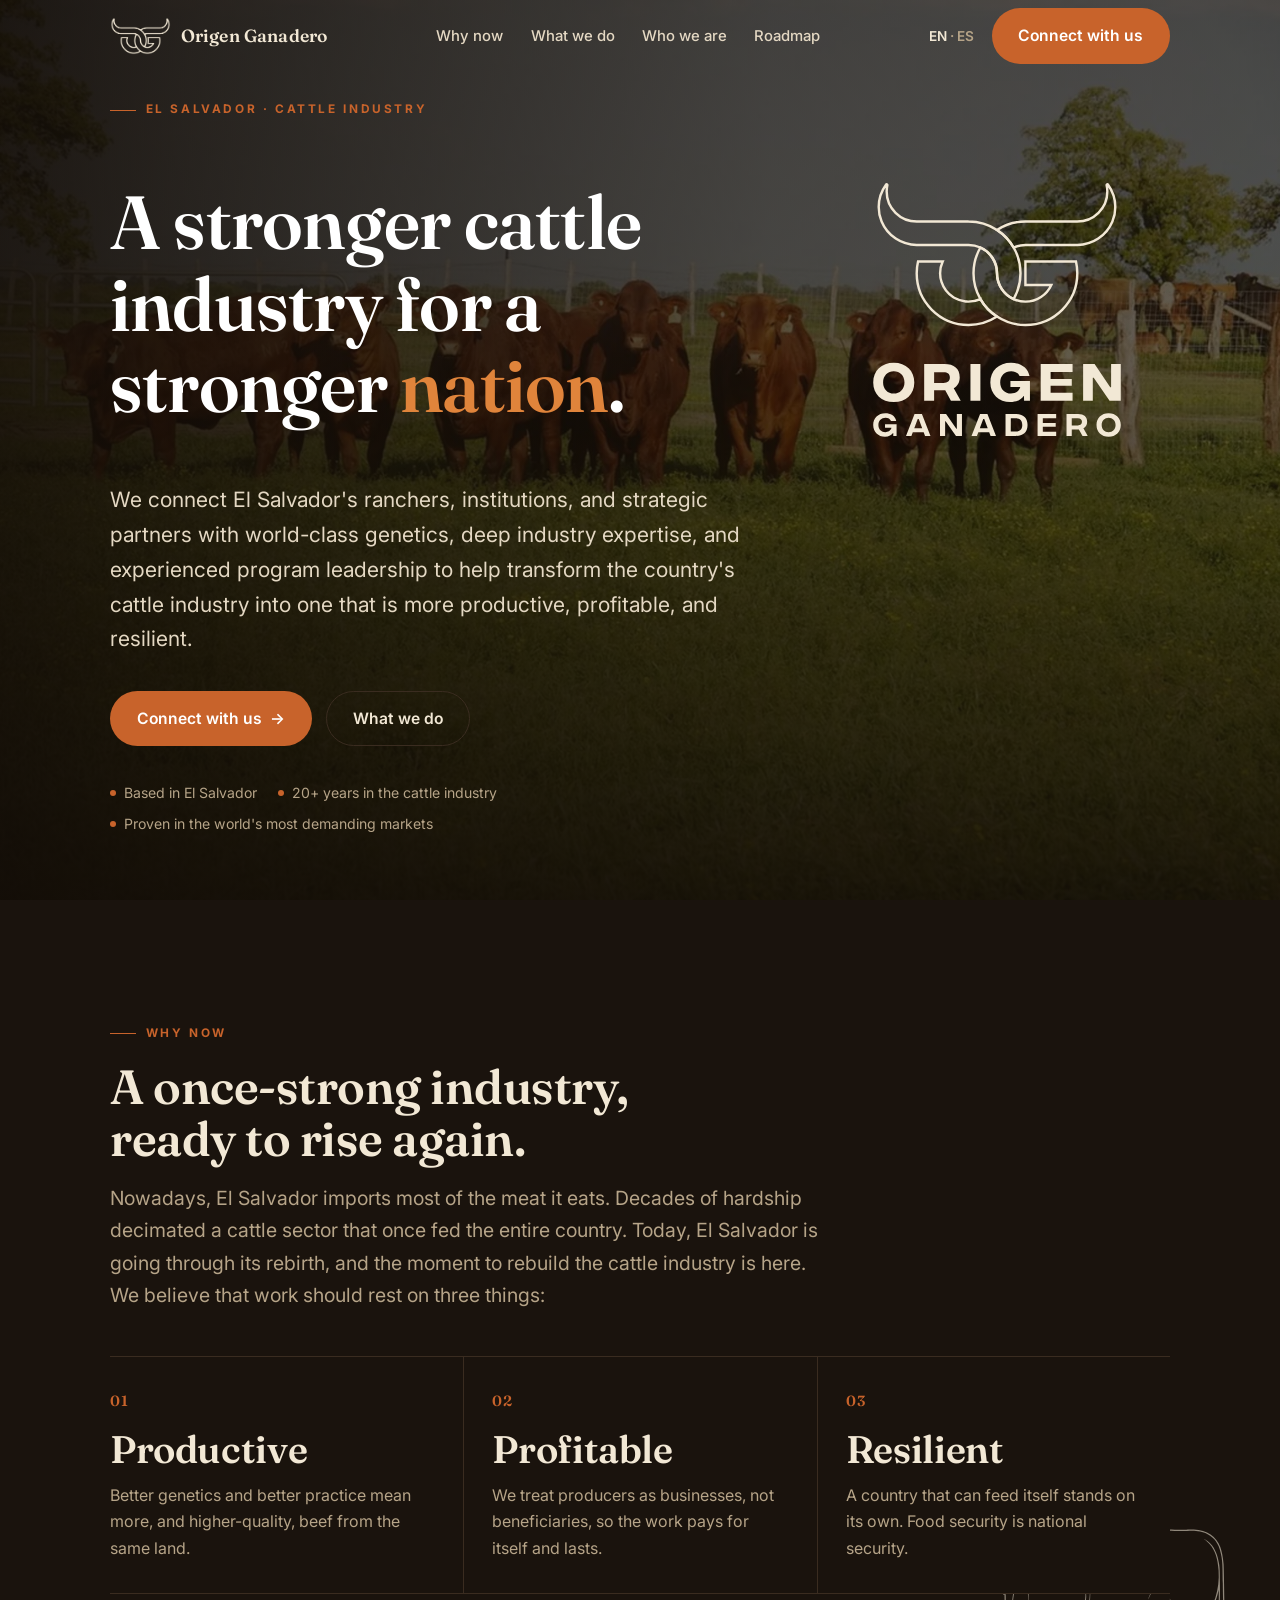
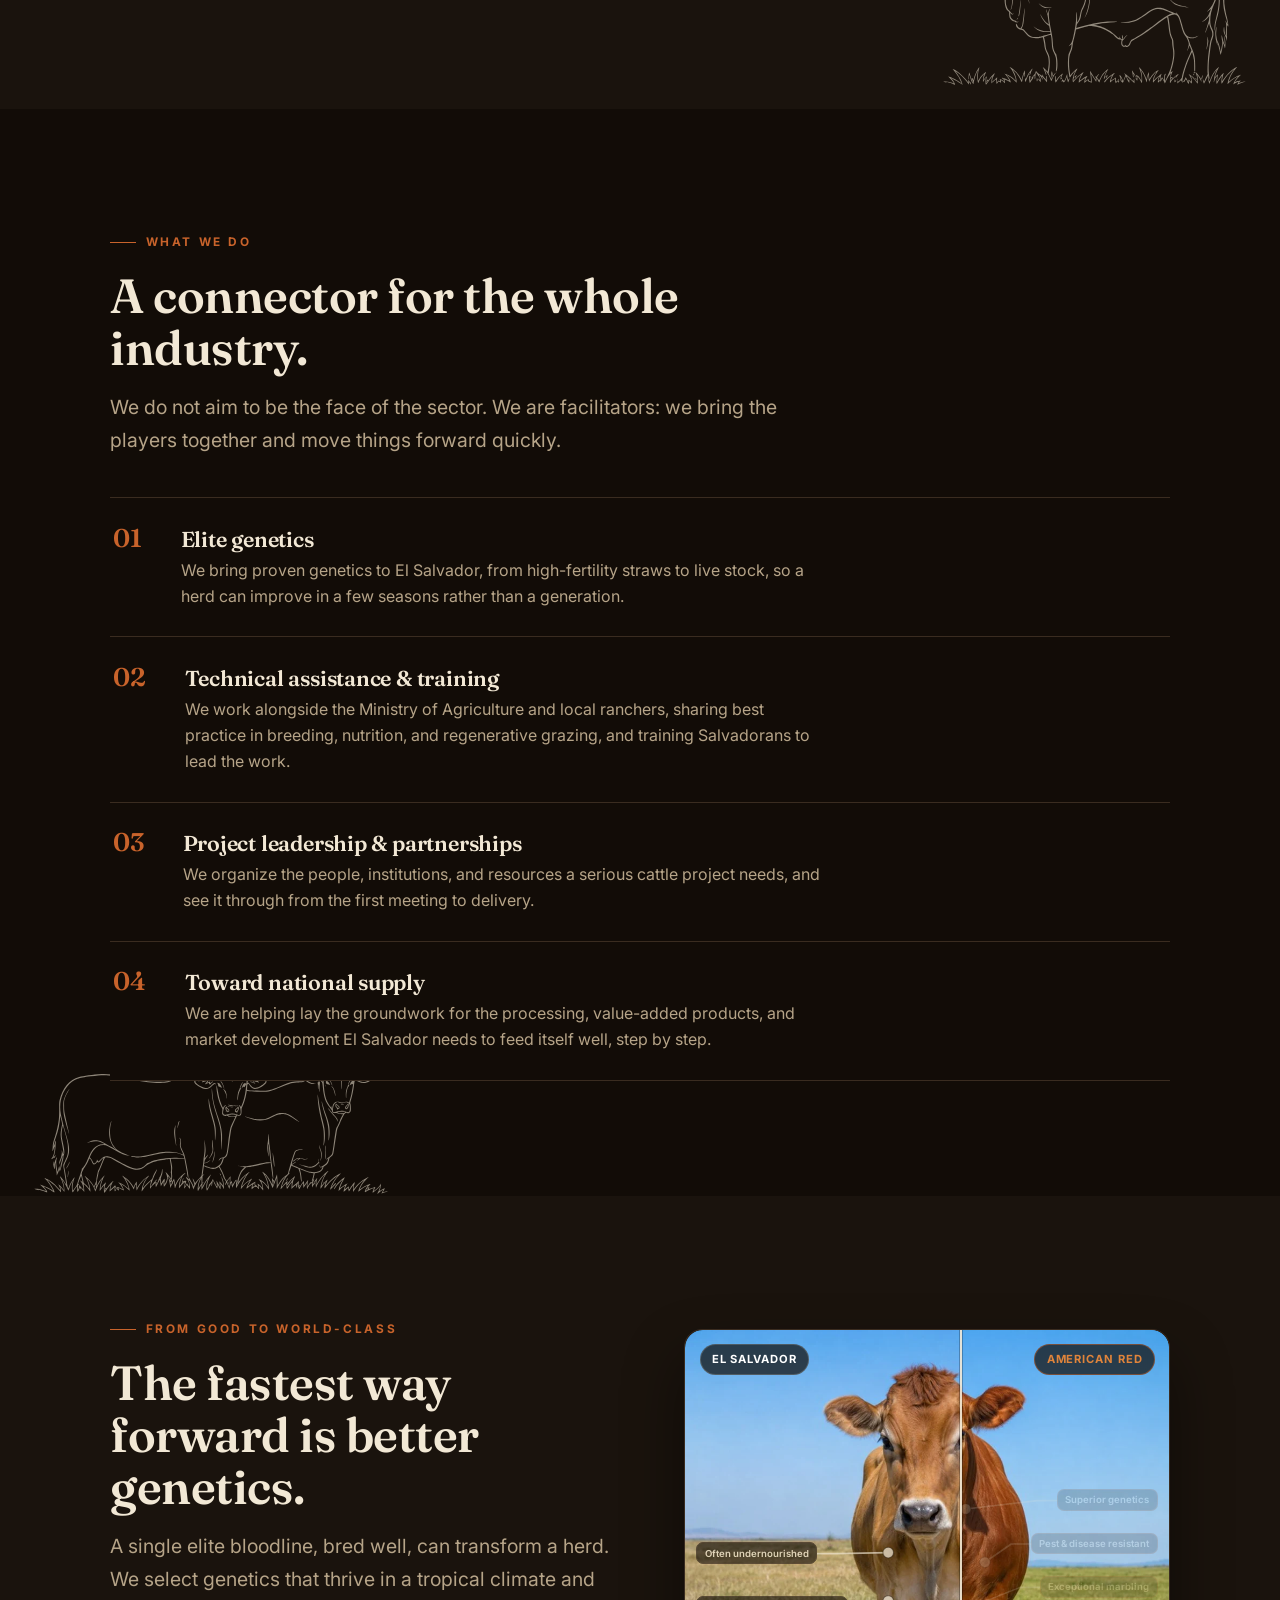
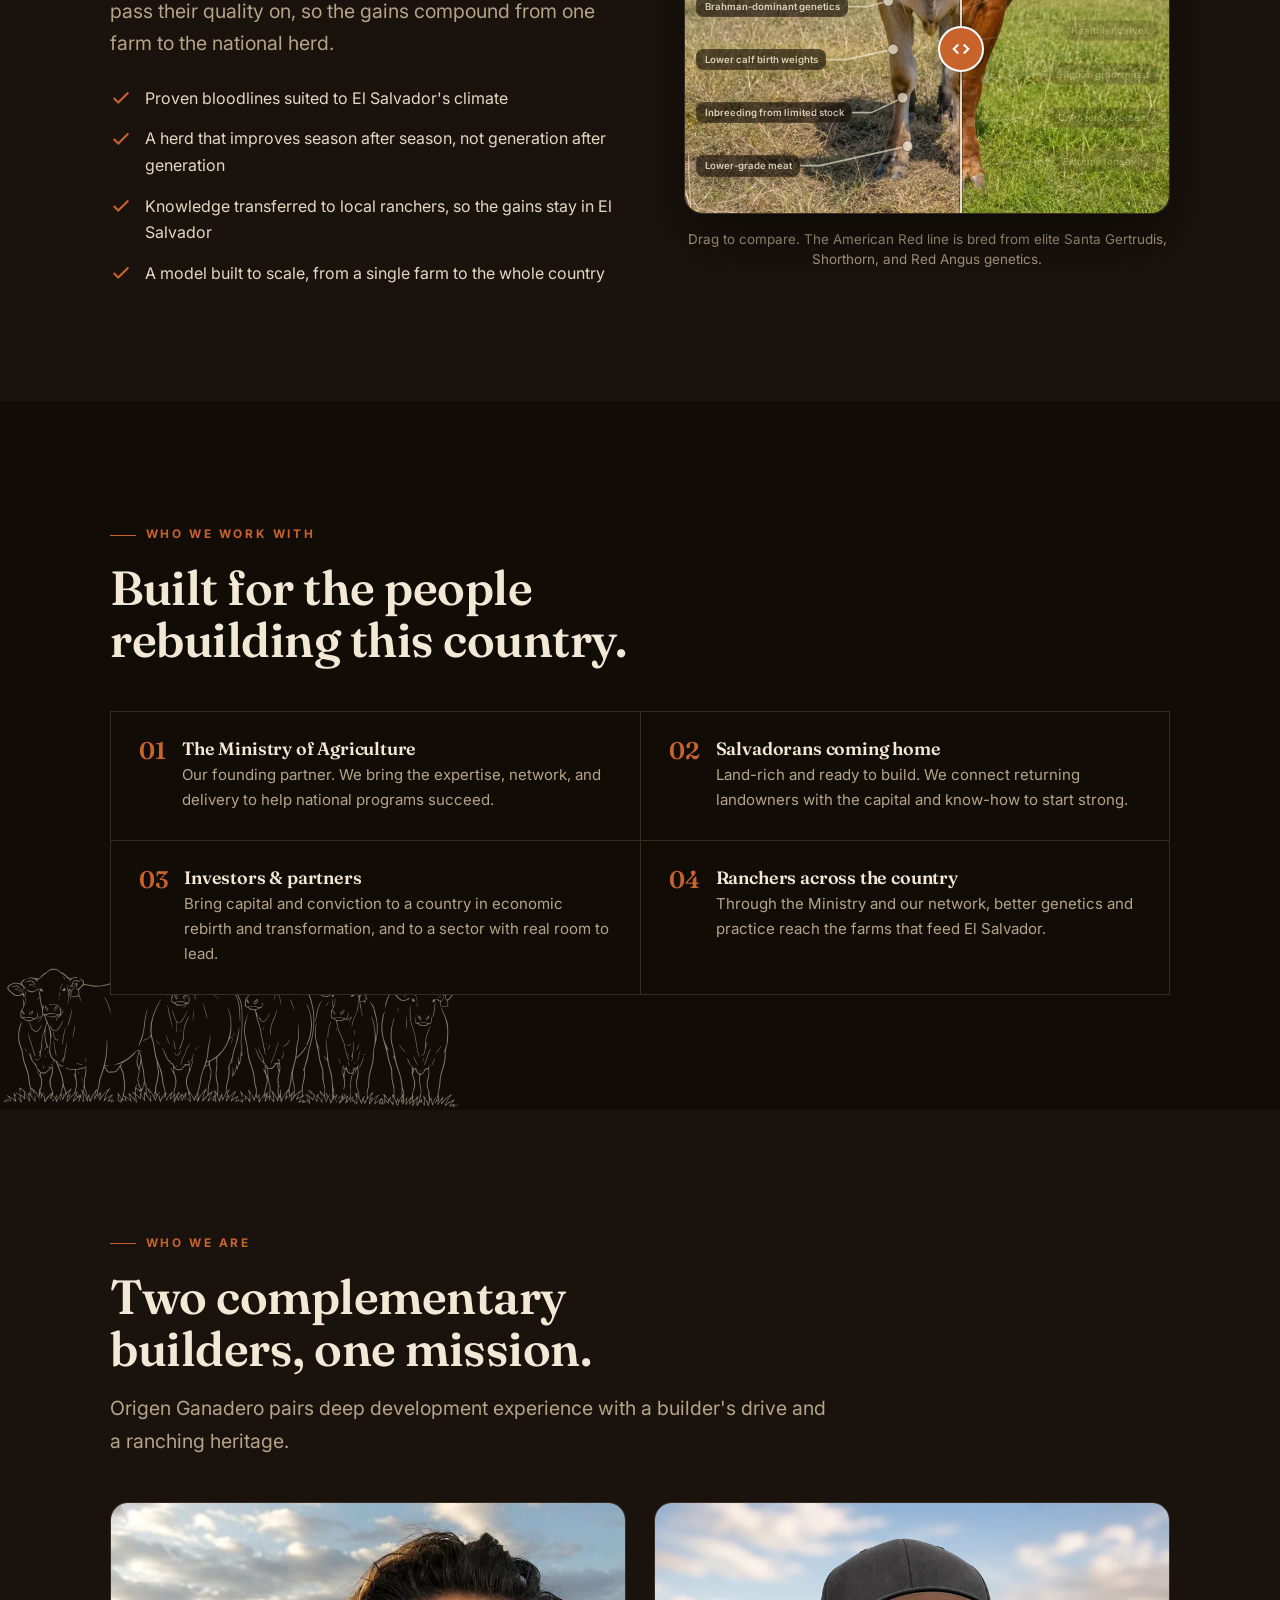
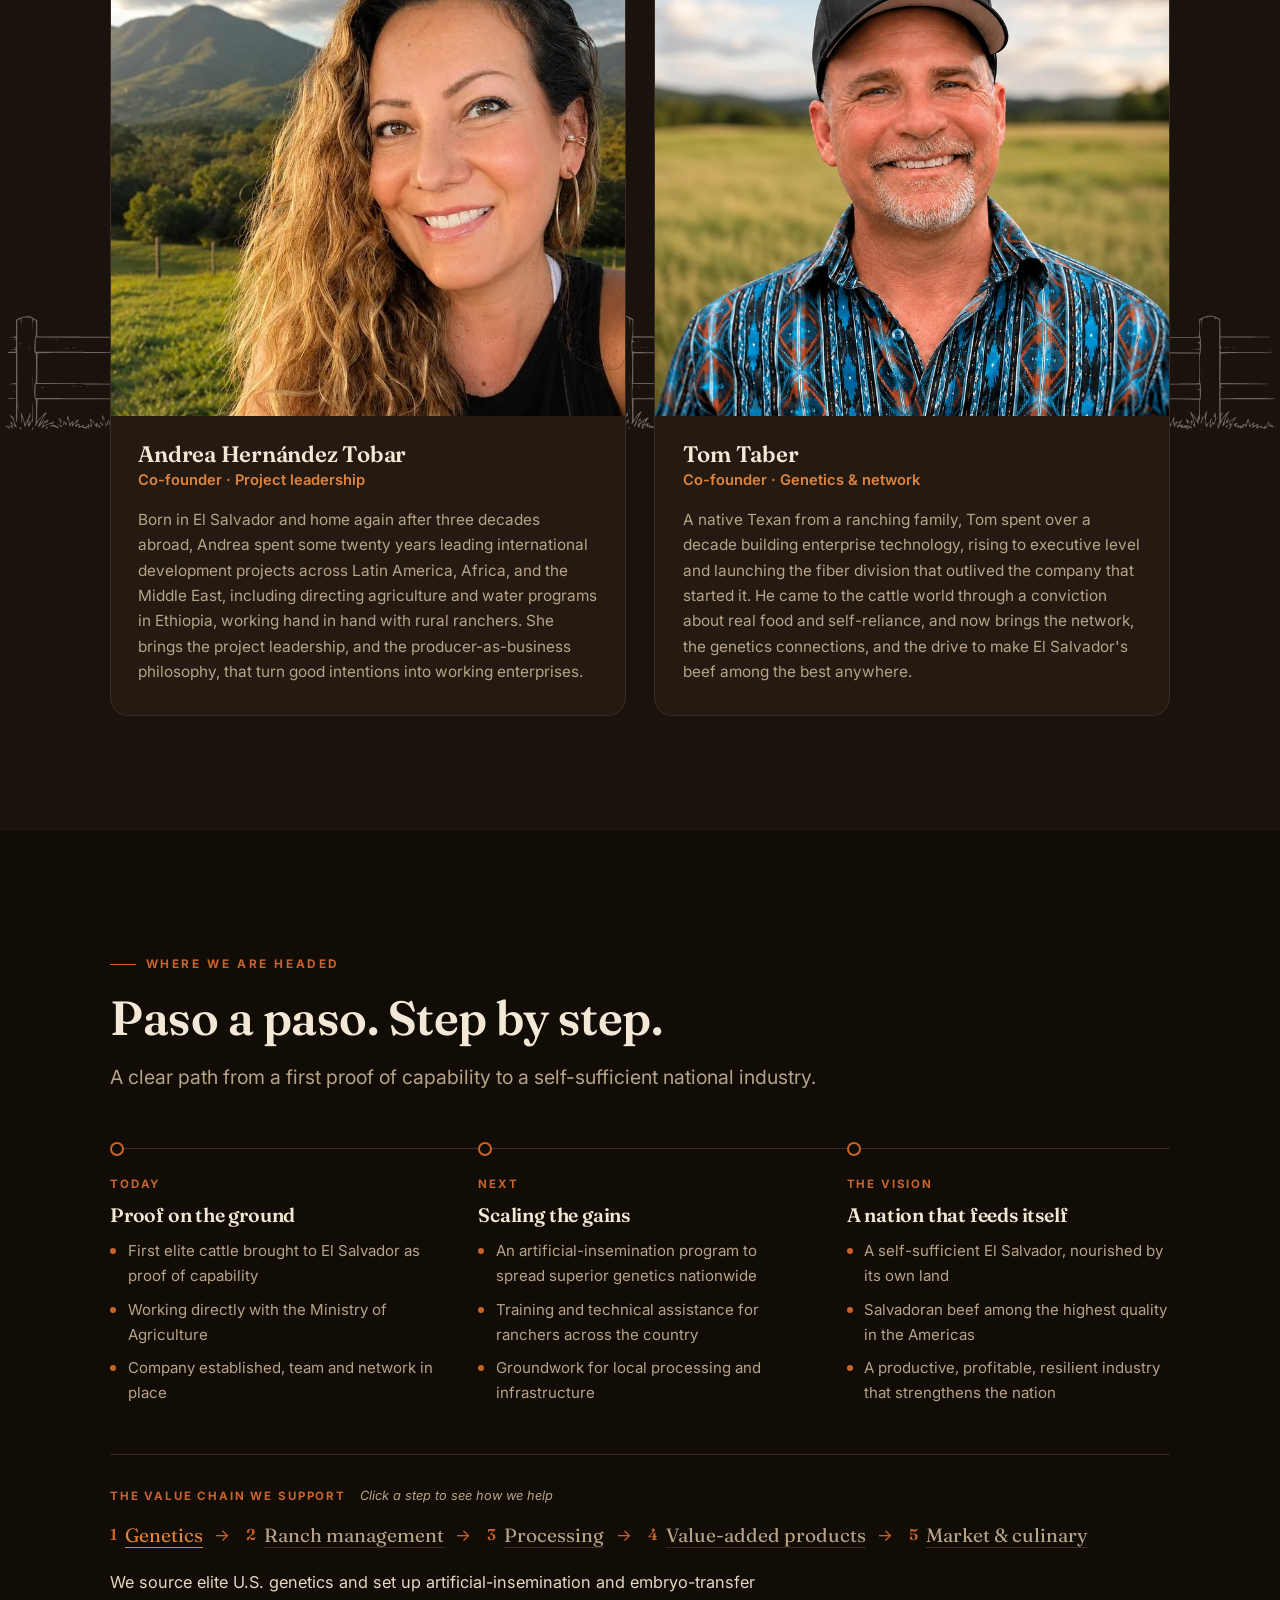
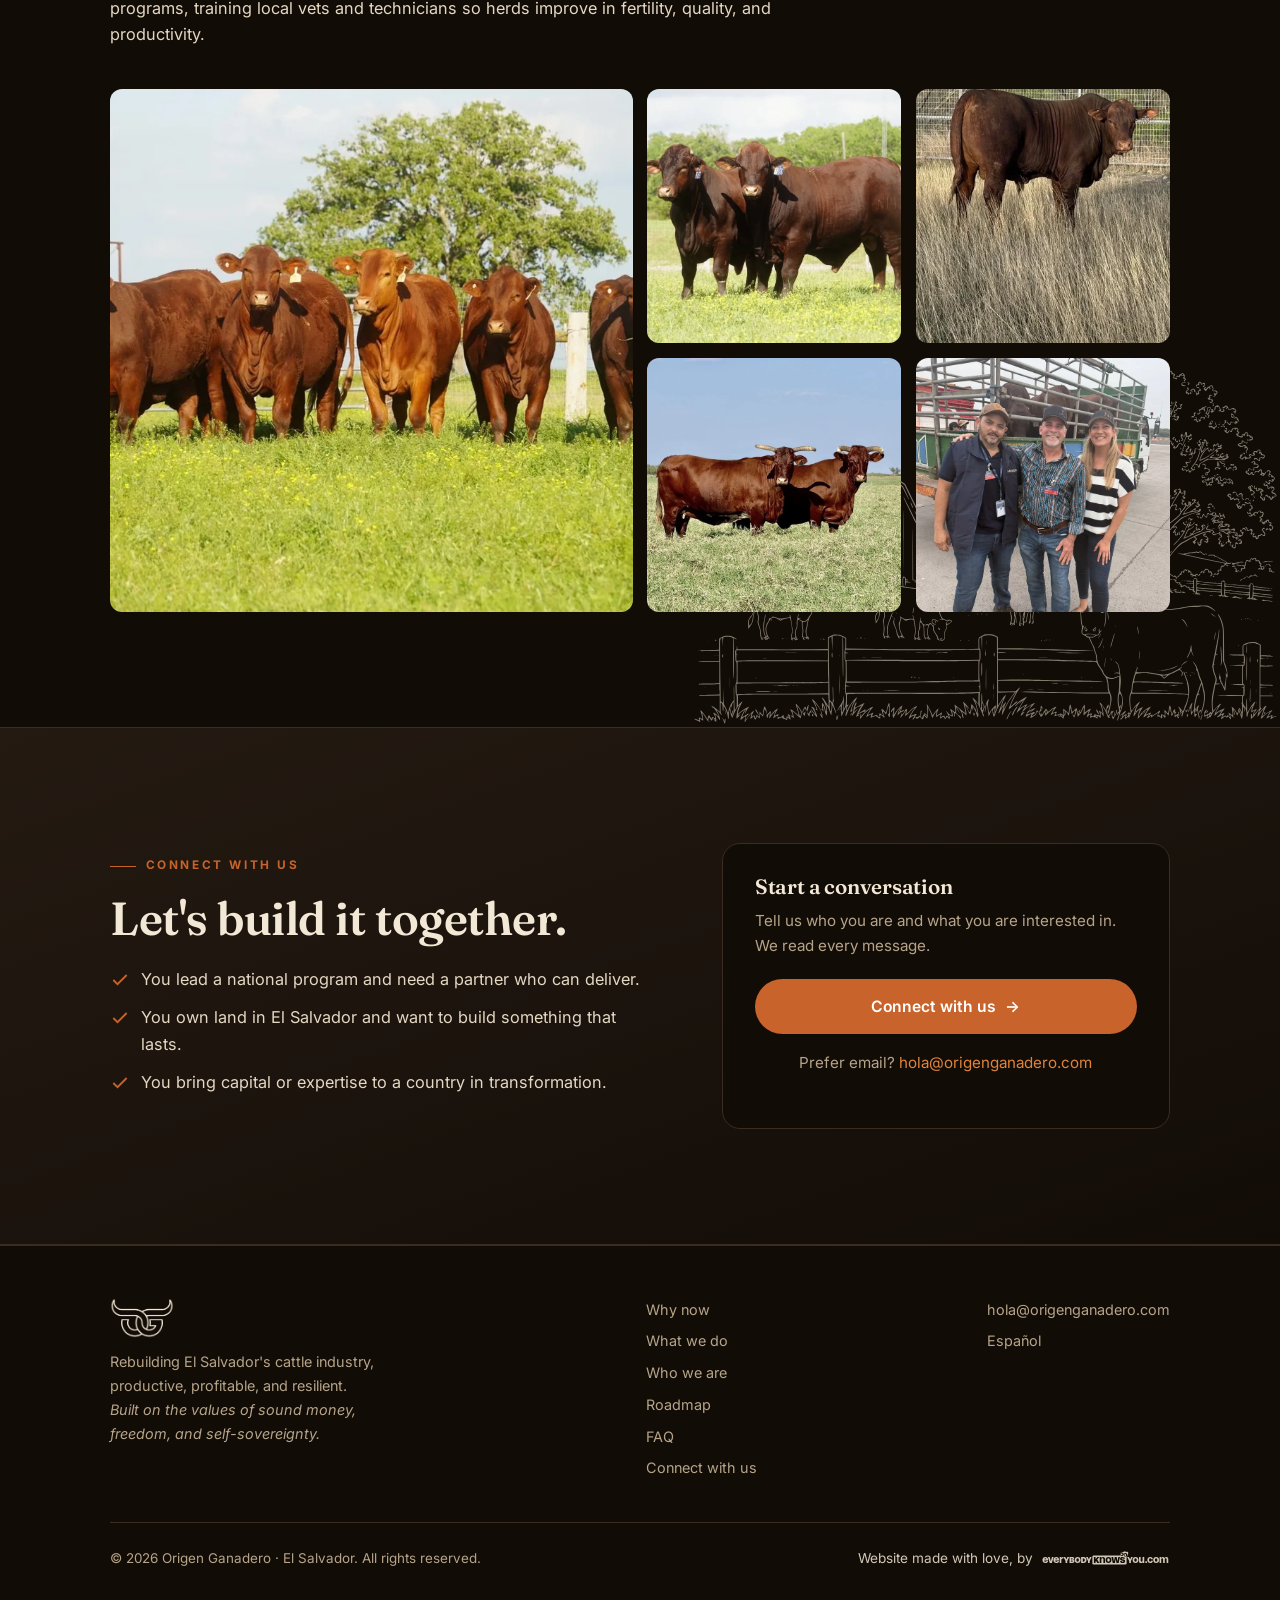
==== index.html @ 478480cb "FAQ link in footer only; remove from all page headers" ====
<!DOCTYPE html>
<html lang="en">
<head>
<meta charset="UTF-8">
<meta name="viewport" content="width=device-width, initial-scale=1.0">
<title>Origen Ganadero · Rebuilding El Salvador's Cattle Industry</title>
<meta name="description" content="Origen Ganadero rebuilds El Salvador's cattle industry across the full value chain: cattle genetics and artificial insemination, ranch management, beef processing, value-added products, and market development, in partnership with the Ministry of Agriculture. Productive, profitable, resilient.">
<meta name="keywords" content="Origen Ganadero, El Salvador cattle industry, ganadería El Salvador, cattle genetics El Salvador, genética bovina, artificial insemination cattle, embryo transfer, improve cattle genetics, beef cattle breeding, ranch management, regenerative ranching, beef processing El Salvador, value-added beef, technical assistance for ranchers, cattle value chain, Ministry of Agriculture, Ministerio de Agricultura y Ganadería, food security, seguridad alimentaria, cattle import El Salvador, sound money, self-sovereignty, Bitcoin">

<!-- Canonical + language alternates -->
<link rel="canonical" href="https://origenganadero.com/">
<link rel="alternate" hreflang="en" href="https://origenganadero.com/">
<link rel="alternate" hreflang="es" href="https://origenganadero.com/es/">
<link rel="alternate" hreflang="es-SV" href="https://origenganadero.com/es/">
<link rel="alternate" hreflang="x-default" href="https://origenganadero.com/">

<!-- Open Graph -->
<meta property="og:title" content="Origen Ganadero · Rebuilding El Salvador's Cattle Industry">
<meta property="og:description" content="Connecting El Salvador's ranchers, institutions, and partners with elite genetics, expertise, and project leadership for a productive, profitable, and resilient cattle industry.">
<meta property="og:type" content="website">
<meta property="og:url" content="https://origenganadero.com/">
<meta property="og:image" content="https://origenganadero.com/assets/images/social-share/og-cover.jpg">
<meta property="og:image:width" content="1200">
<meta property="og:image:height" content="630">
<meta property="og:image:alt" content="Cattle on green pasture · Origen Ganadero, El Salvador">
<meta property="og:site_name" content="Origen Ganadero">
<meta property="og:locale" content="en_US">
<meta property="og:locale:alternate" content="es_SV">

<!-- Twitter Card -->
<meta name="twitter:card" content="summary_large_image">
<meta name="twitter:title" content="Origen Ganadero · Rebuilding El Salvador's Cattle Industry">
<meta name="twitter:description" content="Connecting El Salvador's ranchers, institutions, and partners with elite genetics, expertise, and project leadership.">
<meta name="twitter:image" content="https://origenganadero.com/assets/images/social-share/og-cover.jpg">

<!-- Search -->
<meta name="robots" content="index, follow, max-image-preview:large, max-snippet:-1, max-video-preview:-1">
<meta name="author" content="Origen Ganadero">
<meta name="theme-color" content="#C8632B">
<meta name="geo.region" content="SV">
<meta name="geo.placename" content="El Salvador">
<meta http-equiv="content-language" content="en">

<!-- Icons -->
<link rel="icon" href="favicon.ico" sizes="any">
<link rel="icon" type="image/png" sizes="32x32" href="favicon-32x32.png">
<link rel="icon" type="image/png" sizes="16x16" href="favicon-16x16.png">
<link rel="apple-touch-icon" sizes="180x180" href="apple-touch-icon.png">
<link rel="manifest" href="site.webmanifest">

<!-- AI assistants: explicit link to llms.txt -->
<link rel="alternate" type="text/plain" title="llms.txt" href="https://origenganadero.com/llms.txt">

<!-- Performance: preload hero -->
<link rel="preload" as="image" href="assets/images/hero/hero-1600.webp" type="image/webp">

<!-- Fonts (async) -->
<link rel="preconnect" href="https://fonts.googleapis.com">
<link rel="preconnect" href="https://fonts.gstatic.com" crossorigin>
<link rel="preload" as="style" href="https://fonts.googleapis.com/css2?family=Fraunces:opsz,wght@9..144,400;9..144,500;9..144,600;9..144,700&family=Inter:wght@400;500;600;700&display=swap">
<link rel="stylesheet" href="https://fonts.googleapis.com/css2?family=Fraunces:opsz,wght@9..144,400;9..144,500;9..144,600;9..144,700&family=Inter:wght@400;500;600;700&display=swap" media="print" onload="this.media='all'">
<noscript><link rel="stylesheet" href="https://fonts.googleapis.com/css2?family=Fraunces:opsz,wght@9..144,400;9..144,600;9..144,700&family=Inter:wght@400;500;600;700&display=swap"></noscript>

<link rel="stylesheet" href="assets/css/tokens.css">
<link rel="stylesheet" href="assets/css/styles.css">

<!-- Schema.org: Organization -->
<script type="application/ld+json">
{
  "@context": "https://schema.org",
  "@type": "Organization",
  "@id": "https://origenganadero.com/#org",
  "name": "Origen Ganadero",
  "url": "https://origenganadero.com/",
  "logo": "https://origenganadero.com/assets/images/logos/og-logo-color.webp",
  "image": "https://origenganadero.com/assets/images/social-share/og-cover.jpg",
  "slogan": "A stronger cattle industry for a stronger nation.",
  "description": "Origen Ganadero is an El Salvador based company rebuilding the national cattle industry. It connects ranchers, institutions, and strategic partners with world-class genetics, deep industry expertise, and experienced program leadership, in partnership with the Ministry of Agriculture (MAG).",
  "foundingDate": "2026",
  "foundingLocation": {
    "@type": "Place",
    "name": "El Salvador"
  },
  "areaServed": [
    {
      "@type": "Country",
      "name": "El Salvador"
    }
  ],
  "knowsLanguage": [
    "en",
    "es"
  ],
  "knowsAbout": [
    "Cattle genetics",
    "Bovine artificial insemination",
    "Embryo transfer",
    "Beef cattle breeding",
    "Livestock reproduction",
    "Ranch management",
    "Regenerative grazing",
    "Livestock nutrition",
    "Cattle health",
    "Meat processing",
    "Carcass utilization",
    "Value-added beef products",
    "Culinary and market development",
    "Agricultural technology",
    "Farmer capacity building",
    "Agricultural project management",
    "Food security",
    "El Salvador cattle industry"
  ],
  "email": "hola@origenganadero.com",
  "address": {
    "@type": "PostalAddress",
    "addressCountry": "SV",
    "addressRegion": "San Salvador",
    "addressLocality": "San Salvador"
  },
  "founder": [
    {
      "@type": "Person",
      "name": "Andrea Hernández Tobar",
      "jobTitle": "Co-founder",
      "nationality": {
        "@type": "Country",
        "name": "El Salvador"
      },
      "description": "Salvadoran development leader with around two decades directing international agriculture and water programs across Latin America, Africa, and the Middle East; leads project delivery and the producer-as-business approach.",
      "knowsAbout": [
        "Agricultural project management",
        "Market-based development",
        "Technical assistance for ranchers"
      ]
    },
    {
      "@type": "Person",
      "name": "Tom Taber",
      "alternateName": "Tomás Taber",
      "jobTitle": "Co-founder",
      "nationality": {
        "@type": "Country",
        "name": "United States"
      },
      "description": "Native Texan from a ranching family and former enterprise-technology executive; brings U.S. cattle-genetics connections and the network to rebuild El Salvador's herd.",
      "knowsAbout": [
        "Cattle genetics",
        "Beef cattle breeding",
        "Rancher networks"
      ]
    }
  ]
}
</script>

<!-- Schema.org: WebSite -->
<script type="application/ld+json">
{
  "@context": "https://schema.org",
  "@type": "WebSite",
  "@id": "https://origenganadero.com/#website",
  "url": "https://origenganadero.com/",
  "name": "Origen Ganadero",
  "description": "Rebuilding El Salvador's cattle industry: world-class genetics, technical assistance, and program leadership.",
  "inLanguage": [
    "en",
    "es"
  ],
  "publisher": {
    "@id": "https://origenganadero.com/#org"
  }
}
</script>

<!-- Schema.org: ProfessionalService / LocalBusiness -->
<script type="application/ld+json">
{
  "@context": "https://schema.org",
  "@type": [
    "ProfessionalService",
    "LocalBusiness"
  ],
  "@id": "https://origenganadero.com/#service",
  "name": "Origen Ganadero",
  "description": "Cattle-industry development in El Salvador across the full value chain: genetics and reproduction, ranch management, processing, value-added products, and market and culinary development, in partnership with the Ministry of Agriculture.",
  "image": "https://origenganadero.com/assets/images/social-share/og-cover.jpg",
  "logo": "https://origenganadero.com/assets/images/logos/og-logo-color.webp",
  "url": "https://origenganadero.com/",
  "email": "hola@origenganadero.com",
  "slogan": "Productive, profitable, resilient.",
  "address": {
    "@type": "PostalAddress",
    "addressCountry": "SV",
    "addressRegion": "San Salvador",
    "addressLocality": "San Salvador"
  },
  "areaServed": [
    {
      "@type": "Country",
      "name": "El Salvador"
    }
  ],
  "provider": {
    "@id": "https://origenganadero.com/#org"
  },
  "knowsLanguage": [
    "en",
    "es"
  ],
  "currenciesAccepted": "USD",
  "paymentAccepted": "Bank transfer, Bitcoin",
  "serviceType": [
    "Cattle genetics import",
    "Bovine artificial insemination",
    "Embryo transfer",
    "Rancher technical assistance and training",
    "Regenerative ranch management",
    "Meat processing development",
    "Value-added beef products",
    "Culinary and market development",
    "Agricultural project management"
  ],
  "hasOfferCatalog": {
    "@type": "OfferCatalog",
    "name": "Value chain we support",
    "itemListElement": [
      {
        "@type": "Offer",
        "itemOffered": {
          "@type": "Service",
          "name": "Genetics and reproduction",
          "description": "Elite U.S. cattle genetics with artificial-insemination and embryo-transfer programs, plus training for local vets and technicians, to improve fertility, quality, and productivity."
        }
      },
      {
        "@type": "Offer",
        "itemOffered": {
          "@type": "Service",
          "name": "Ranch management",
          "description": "Regenerative grazing, forage and feeding programs, and low-stress cattle handling to raise productivity, soil health, and animal welfare."
        }
      },
      {
        "@type": "Offer",
        "itemOffered": {
          "@type": "Service",
          "name": "Processing",
          "description": "Planning, designing, and costing meat-processing facilities and training staff in carcass utilization so more of each animal becomes quality product."
        }
      },
      {
        "@type": "Offer",
        "itemOffered": {
          "@type": "Service",
          "name": "Value-added products",
          "description": "Whole-animal use, from organ meats and tallow to sausage, jerky, and specialty cuts, so producers capture more value from every head."
        }
      },
      {
        "@type": "Offer",
        "itemOffered": {
          "@type": "Service",
          "name": "Market and culinary development",
          "description": "Chef training, consumer education, cooking demonstrations, and market-development initiatives that grow demand for quality beef."
        }
      }
    ]
  }
}
</script>

</head>
<body>

<header class="site-header">
  <div class="wrap nav">
    <a class="brand" href="#top" aria-label="Origen Ganadero home">
      <img src="assets/images/logos/og-logo-cream.webp" alt="Origen Ganadero">
      <span class="brand-name">Origen Ganadero</span>
    </a>
    <nav class="nav-links" aria-label="Primary">
      <a href="#why">Why now</a>
      <a href="#what">What we do</a>
      <a href="#founders">Who we are</a>
      <a href="#roadmap">Roadmap</a>
    </nav>
    <div class="nav-right">
      <span class="lang"><span class="active">EN</span> · <a href="es/index.html">ES</a></span>
      <a class="btn btn--primary" href="#connect">Connect with us</a>
      <button class="nav-toggle" aria-label="Open menu" aria-expanded="false">
        <svg viewBox="0 0 24 24" fill="none" stroke="currentColor" stroke-width="2"><line x1="3" y1="6" x2="21" y2="6"/><line x1="3" y1="12" x2="21" y2="12"/><line x1="3" y1="18" x2="21" y2="18"/></svg>
      </button>
    </div>
  </div>
</header>

<main id="top">

  <!-- HERO -->
  <section class="hero">
    <div class="hero__bg">
      <picture>
        <source media="(max-width:800px)" srcset="assets/images/hero/hero-800.webp">
        <img src="assets/images/hero/hero-1600.webp" alt="Healthy cattle on green pasture" fetchpriority="high">
      </picture>
    </div>
    <div class="hero__inner wrap">
      <img class="hero-logo" src="assets/images/logos/og-logo-mix-cream.svg" alt="Origen Ganadero logo" fetchpriority="high">
      <span class="eyebrow">El Salvador · Cattle Industry</span>
      <h1>A stronger cattle industry for a stronger <span class="accent">nation</span>.</h1>
      <p class="hero__sub">We connect El Salvador's ranchers, institutions, and strategic partners with world-class genetics, deep industry expertise, and experienced program leadership to help transform the country's cattle industry into one that is more productive, profitable, and resilient.</p>
      <div class="hero__cta">
        <a class="btn btn--primary" href="#connect">Connect with us <span class="arrow">→</span></a>
        <a class="btn btn--ghost" href="#what">What we do</a>
      </div>
      <div class="hero__meta">
        <span>Based in El Salvador</span>
        <span>20+ years in the cattle industry</span>
        <span>Proven in the world's most demanding markets</span>
      </div>
    </div>
  </section>

  <!-- WHY / MISSION -->
  <section id="why" class="band band--decor">
    <img class="decor decor--cow-r" src="assets/images/decor/cow.svg" alt="" aria-hidden="true">
    <div class="wrap">
      <span class="eyebrow reveal">Why now</span>
      <h2 class="section-title reveal">A once-strong industry, ready to rise again.</h2>
      <p class="lead reveal">Nowadays, El Salvador imports most of the meat it eats. Decades of hardship decimated a cattle sector that once fed the entire country. Today, El Salvador is going through its rebirth, and the moment to rebuild the cattle industry is here. We believe that work should rest on three things:</p>
      <div class="pillars">
        <div class="pillar reveal">
          <h3>Productive</h3>
          <p>Better genetics and better practice mean more, and higher-quality, beef from the same land.</p>
        </div>
        <div class="pillar reveal">
          <h3>Profitable</h3>
          <p>We treat producers as businesses, not beneficiaries, so the work pays for itself and lasts.</p>
        </div>
        <div class="pillar reveal">
          <h3>Resilient</h3>
          <p>A country that can feed itself stands on its own. Food security is national security.</p>
        </div>
      </div>
    </div>
  </section>

  <!-- WHAT WE DO -->
  <section id="what" class="band band--deep band--decor">
    <img class="decor decor--cow-l" src="assets/images/decor/two-cows.svg" alt="" aria-hidden="true">
    <div class="wrap">
      <span class="eyebrow reveal">What we do</span>
      <h2 class="section-title reveal">A connector for the whole industry.</h2>
      <p class="lead reveal">We do not aim to be the face of the sector. We are facilitators: we bring the players together and move things forward quickly.</p>
      <div class="cards">
        <div class="card reveal">
          <span class="card__num">01</span>
          <h3>Elite genetics</h3>
          <p>We bring proven genetics to El Salvador, from high-fertility straws to live stock, so a herd can improve in a few seasons rather than a generation.</p>
        </div>
        <div class="card reveal">
          <span class="card__num">02</span>
          <h3>Technical assistance &amp; training</h3>
          <p>We work alongside the Ministry of Agriculture and local ranchers, sharing best practice in breeding, nutrition, and regenerative grazing, and training Salvadorans to lead the work.</p>
        </div>
        <div class="card reveal">
          <span class="card__num">03</span>
          <h3>Project leadership &amp; partnerships</h3>
          <p>We organize the people, institutions, and resources a serious cattle project needs, and see it through from the first meeting to delivery.</p>
        </div>
        <div class="card reveal">
          <span class="card__num">04</span>
          <h3>Toward national supply</h3>
          <p>We are helping lay the groundwork for the processing, value-added products, and market development El Salvador needs to feed itself well, step by step.</p>
        </div>
      </div>
    </div>
  </section>

  <!-- PROBLEM / SOLUTION -->
  <section id="solution" class="band">
    <div class="wrap split">
      <div class="split__copy">
        <span class="eyebrow reveal">From good to world-class</span>
        <h2 class="section-title reveal">The fastest way forward is better genetics.</h2>
        <p class="lead reveal">A single elite bloodline, bred well, can transform a herd. We select genetics that thrive in a tropical climate and pass their quality on, so the gains compound from one farm to the national herd.</p>
        <ul class="checklist reveal">
          <li><svg viewBox="0 0 24 24" fill="none" stroke="currentColor" stroke-width="2.2"><polyline points="20 6 9 17 4 12"/></svg> Proven bloodlines suited to El Salvador's climate</li>
          <li><svg viewBox="0 0 24 24" fill="none" stroke="currentColor" stroke-width="2.2"><polyline points="20 6 9 17 4 12"/></svg> A herd that improves season after season, not generation after generation</li>
          <li><svg viewBox="0 0 24 24" fill="none" stroke="currentColor" stroke-width="2.2"><polyline points="20 6 9 17 4 12"/></svg> Knowledge transferred to local ranchers, so the gains stay in El Salvador</li>
          <li><svg viewBox="0 0 24 24" fill="none" stroke="currentColor" stroke-width="2.2"><polyline points="20 6 9 17 4 12"/></svg> A model built to scale, from a single farm to the whole country</li>
        </ul>
      </div>
      <div class="split__media reveal">
        <div class="compare">
          <div class="compare__frame">
            <img class="compare__img" src="assets/images/gallery/comparison-es-cattle.webp" alt="A typical El Salvador cow on sparse, dry pasture" loading="lazy">
            <span class="compare__label compare__label--left">El Salvador</span>
            <div class="compare__overlay">
              <img class="compare__img" src="assets/images/gallery/comparison-american-red.webp" alt="A muscular American Red cow on lush green pasture" loading="lazy">
              <span class="compare__label compare__label--right">American Red</span>
            </div>
            <div class="compare__tags compare__tags--es">
              <svg class="compare__leaders" viewBox="0 0 100 100" preserveAspectRatio="none" aria-hidden="true"></svg>
              <span class="ctag ctag--left ctag--es1">Often undernourished</span>
              <span class="ctag ctag--left ctag--es2">Brahman-dominant genetics</span>
              <span class="ctag ctag--left ctag--es3">Lower calf birth weights</span>
              <span class="ctag ctag--left ctag--es4">Inbreeding from limited stock</span>
              <span class="ctag ctag--left ctag--es5">Lower-grade meat</span>
            </div>
            <div class="compare__tags compare__tags--ar">
              <svg class="compare__leaders" viewBox="0 0 100 100" preserveAspectRatio="none" aria-hidden="true"></svg>
              <span class="ctag ctag--right ctag--ar1">Superior genetics</span>
              <span class="ctag ctag--right ctag--ar2">Pest &amp; disease resistant</span>
              <span class="ctag ctag--right ctag--ar3">Exceptional marbling</span>
              <span class="ctag ctag--right ctag--ar4">Healthier calves</span>
              <span class="ctag ctag--right ctag--ar5">Higher-grade meat</span>
              <span class="ctag ctag--right ctag--ar6">Calm temperament</span>
              <span class="ctag ctag--right ctag--ar7">Extreme longevity</span>
            </div>
            <div class="compare__divider"></div>
            <button class="compare__handle" type="button" role="slider" aria-label="Drag to compare a typical El Salvador cow with an American Red" aria-valuemin="0" aria-valuemax="100" aria-valuenow="48" tabindex="0">
              <svg viewBox="0 0 24 24" fill="none" stroke="currentColor" stroke-width="2.2"><polyline points="9 7 4 12 9 17"/><polyline points="15 7 20 12 15 17"/></svg>
            </button>
          </div>
          <p class="compare__caption">Drag to compare. The American Red line is bred from elite Santa Gertrudis, Shorthorn, and Red Angus genetics.</p>
        </div>
      </div>
    </div>
  </section>

  <!-- AUDIENCE -->
  <section id="audience" class="band band--deep band--decor">
    <img class="decor decor--herd-l" src="assets/images/decor/herd.svg" alt="" aria-hidden="true">
    <div class="wrap">
      <span class="eyebrow reveal">Who we work with</span>
      <h2 class="section-title reveal">Built for the people rebuilding this country.</h2>
      <div class="audience">
        <div class="aud reveal"><span class="aud__n">01</span><div><h3>The Ministry of Agriculture</h3><p>Our founding partner. We bring the expertise, network, and delivery to help national programs succeed.</p></div></div>
        <div class="aud reveal"><span class="aud__n">02</span><div><h3>Salvadorans coming home</h3><p>Land-rich and ready to build. We connect returning landowners with the capital and know-how to start strong.</p></div></div>
        <div class="aud reveal"><span class="aud__n">03</span><div><h3>Investors &amp; partners</h3><p>Bring capital and conviction to a country in economic rebirth and transformation, and to a sector with real room to lead.</p></div></div>
        <div class="aud reveal"><span class="aud__n">04</span><div><h3>Ranchers across the country</h3><p>Through the Ministry and our network, better genetics and practice reach the farms that feed El Salvador.</p></div></div>
      </div>
    </div>
  </section>

  <!-- FOUNDERS -->
  <section id="founders" class="band band--decor">
    <img class="decor decor--fence" src="assets/images/decor/fence.svg" alt="" aria-hidden="true">
    <div class="wrap">
      <span class="eyebrow reveal">Who we are</span>
      <h2 class="section-title reveal">Two complementary builders, one mission.</h2>
      <p class="lead reveal">Origen Ganadero pairs deep development experience with a builder's drive and a ranching heritage.</p>
      <div class="founders">
        <article class="founder reveal">
          <div class="founder__img"><img src="assets/images/team/andrea-hernandez-tobar-origen-ganadero.webp" alt="Andrea Hernández Tobar, co-founder of Origen Ganadero" loading="lazy"></div>
          <div class="founder__body">
            <h3>Andrea Hernández Tobar</h3>
            <span class="founder__role">Co-founder · Project leadership</span>
            <p>Born in El Salvador and home again after three decades abroad, Andrea spent some twenty years leading international development projects across Latin America, Africa, and the Middle East, including directing agriculture and water programs in Ethiopia, working hand in hand with rural ranchers. She brings the project leadership, and the producer-as-business philosophy, that turn good intentions into working enterprises.</p>
          </div>
        </article>
        <article class="founder reveal">
          <div class="founder__img"><img src="assets/images/team/tom-taber-origen-ganadero.webp" alt="Tom Taber, co-founder of Origen Ganadero" loading="lazy"></div>
          <div class="founder__body">
            <h3>Tom Taber</h3>
            <span class="founder__role">Co-founder · Genetics &amp; network</span>
            <p>A native Texan from a ranching family, Tom spent over a decade building enterprise technology, rising to executive level and launching the fiber division that outlived the company that started it. He came to the cattle world through a conviction about real food and self-reliance, and now brings the network, the genetics connections, and the drive to make El Salvador's beef among the best anywhere.</p>
          </div>
        </article>
      </div>
    </div>
  </section>

  <!-- ROADMAP -->
  <section id="roadmap" class="band band--deep band--decor">
    <img class="decor decor--ranch-r" src="assets/images/decor/ranch.svg" alt="" aria-hidden="true">
    <div class="wrap">
      <span class="eyebrow reveal">Where we are headed</span>
      <h2 class="section-title reveal">Paso a paso. Step by step.</h2>
      <p class="lead reveal">A clear path from a first proof of capability to a self-sufficient national industry.</p>
      <div class="timeline">
        <div class="tl reveal">
          <div class="tl__phase">Today</div>
          <h3>Proof on the ground</h3>
          <ul>
            <li>First elite cattle brought to El Salvador as proof of capability</li>
            <li>Working directly with the Ministry of Agriculture</li>
            <li>Company established, team and network in place</li>
          </ul>
        </div>
        <div class="tl reveal">
          <div class="tl__phase">Next</div>
          <h3>Scaling the gains</h3>
          <ul>
            <li>An artificial-insemination program to spread superior genetics nationwide</li>
            <li>Training and technical assistance for ranchers across the country</li>
            <li>Groundwork for local processing and infrastructure</li>
          </ul>
        </div>
        <div class="tl reveal">
          <div class="tl__phase">The vision</div>
          <h3>A nation that feeds itself</h3>
          <ul>
            <li>A self-sufficient El Salvador, nourished by its own land</li>
            <li>Salvadoran beef among the highest quality in the Americas</li>
            <li>A productive, profitable, resilient industry that strengthens the nation</li>
          </ul>
        </div>
      </div>
      <div class="chain reveal">
        <div class="chain__head">
          <span class="chain__label">The value chain we support</span>
          <span class="chain__hint">Click a step to see how we help</span>
        </div>
        <ul class="chain__row" aria-label="Value chain">
          <li><button type="button" class="chain__step is-active" data-step="0" aria-pressed="true">Genetics</button></li>
          <li><button type="button" class="chain__step" data-step="1" aria-pressed="false">Ranch management</button></li>
          <li><button type="button" class="chain__step" data-step="2" aria-pressed="false">Processing</button></li>
          <li><button type="button" class="chain__step" data-step="3" aria-pressed="false">Value-added products</button></li>
          <li><button type="button" class="chain__step" data-step="4" aria-pressed="false">Market &amp; culinary</button></li>
        </ul>
        <div class="chain__panel" aria-live="polite">
          <p class="chain__desc is-active" data-step="0">We source elite U.S. genetics and set up artificial-insemination and embryo-transfer programs, training local vets and technicians so herds improve in fertility, quality, and productivity.</p>
          <p class="chain__desc" data-step="1">We advise on regenerative grazing, forage, and feeding programs, and train producers in low-stress cattle handling, to raise productivity, soil health, and animal welfare.</p>
          <p class="chain__desc" data-step="2">We help plan, design, and cost meat-processing facilities and train butchers and staff on carcass utilization, so more of each animal becomes quality product.</p>
          <p class="chain__desc" data-step="3">We help turn the whole animal into value, from organ meats and tallow to sausage, jerky, and specialty cuts, so producers capture more from every head.</p>
          <p class="chain__desc" data-step="4">We train chefs and educate consumers, with cooking demonstrations and market-development initiatives that grow demand for quality, well-prepared beef.</p>
        </div>
      </div>
      <div class="gallery" aria-label="From the field">
        <a href="assets/images/gallery/cattle-herd-green-pasture-texas.webp" target="_blank" rel="noopener"><img src="assets/images/gallery/cattle-herd-green-pasture-texas.webp" alt="A herd of cattle on lush green pasture" loading="lazy"></a>
        <a href="assets/images/gallery/two-bulls-ranch-texas.webp" target="_blank" rel="noopener"><img src="assets/images/gallery/two-bulls-ranch-texas.webp" alt="Two breeding bulls on a ranch" loading="lazy"></a>
        <a href="assets/images/gallery/premium-heifer-texas-zoom.webp" target="_blank" rel="noopener"><img src="assets/images/gallery/premium-heifer-texas-zoom.webp" alt="A premium American Red heifer" loading="lazy"></a>
        <a href="assets/images/gallery/es-cattle-not-delivered.webp" target="_blank" rel="noopener"><img src="assets/images/gallery/es-cattle-not-delivered.webp" alt="Cattle in El Salvador" loading="lazy"></a>
        <a href="assets/images/gallery/marlon-tom-andrea.webp" target="_blank" rel="noopener"><img src="assets/images/gallery/marlon-tom-andrea.webp" alt="Marlon, Tom and Andrea at the cattle pens" loading="lazy"></a>
      </div>
    </div>
  </section>

  <!-- CTA -->
  <section id="connect" class="band cta">
    <div class="wrap cta__inner">
      <div>
        <span class="eyebrow reveal">Connect with us</span>
        <h2 class="reveal">Let's build it together.</h2>
        <ul class="who reveal">
          <li><svg viewBox="0 0 24 24" fill="none" stroke="currentColor" stroke-width="2.2"><polyline points="20 6 9 17 4 12"/></svg> You lead a national program and need a partner who can deliver.</li>
          <li><svg viewBox="0 0 24 24" fill="none" stroke="currentColor" stroke-width="2.2"><polyline points="20 6 9 17 4 12"/></svg> You own land in El Salvador and want to build something that lasts.</li>
          <li><svg viewBox="0 0 24 24" fill="none" stroke="currentColor" stroke-width="2.2"><polyline points="20 6 9 17 4 12"/></svg> You bring capital or expertise to a country in transformation.</li>
        </ul>
      </div>
      <div class="cta__card reveal">
        <h3>Start a conversation</h3>
        <p>Tell us who you are and what you are interested in. We read every message.</p>
        <a class="btn btn--primary" href="https://forms.gle/REPLACE-WITH-OG-FORM" target="_blank" rel="noopener">Connect with us <span class="arrow">→</span></a>
        <p class="cta__note">Prefer email? <a href="mailto:hola@origenganadero.com">hola@origenganadero.com</a></p>
      </div>
    </div>
  </section>

</main>

<footer class="site-footer">
  <div class="wrap">
    <div class="footer-grid">
      <div class="footer-col">
        <div class="footer-brand">
          <img src="assets/images/logos/og-logo-cream.webp" alt="Origen Ganadero">
        </div>
        <p>Rebuilding El Salvador's cattle industry, productive, profitable, and resilient.</p>
        <p class="footer-ethos">Built on the values of sound money, freedom, and self-sovereignty.</p>
      </div>
      <div class="footer-col">
        <div class="footer-links">
          <a href="#why">Why now</a>
          <a href="#what">What we do</a>
          <a href="#founders">Who we are</a>
          <a href="#roadmap">Roadmap</a>
      <a href="faq/index.html">FAQ</a>
          <a href="#connect">Connect with us</a>
        </div>
      </div>
      <div class="footer-col">
        <div class="footer-links">
          <a href="mailto:hola@origenganadero.com">hola@origenganadero.com</a>
          <a href="es/index.html">Español</a>
          
          
        </div>
      </div>
    </div>
    <div class="footer-bottom">
      <small>© <span data-year>2026</span> Origen Ganadero · El Salvador. All rights reserved.</small>
      <a class="eky-credit" href="https://everybodyknowsyou.com" target="_blank" rel="noopener" aria-label="Website made with love by everybodyknowsyou.com">
        <span class="eky-credit__text">Website made with love, by</span>
<?xml version="1.0" encoding="UTF-8"?>
<svg role="img" aria-label="everybodyknowsyou.com" id="Layer_1" data-name="Layer 1" xmlns="http://www.w3.org/2000/svg" viewBox="0 0 1296.95 160.34">
  <defs>
    <style>
            .cls-1 { fill: var(--eky-bg, #ffffff); }
      .cls-2 { fill: var(--eky-fg, currentColor); }
    </style>
  </defs>
  <g>
    <g>
      <g>
        <rect class="cls-2" x="515.16" y="55.21" width="342.62" height="90.52" rx="12" ry="12"/>
        <path class="cls-1" d="M530.13,71.12h16.6v15.46l-.24,6.96h.32l3.32-4.61,15.14-17.81h19.83l-22.02,25.02,22.18,33.68h-19.92l-13.76-20.73-4.86,5.34v15.38h-16.6v-58.69Z"/>
        <path class="cls-1" d="M604.13,71.12v8.01h.32c4.53-6.23,10.53-9.23,18.54-9.23,12.47,0,18.94,7.29,18.94,22.02v37.89h-16.6v-35.3c0-7.69-2.75-10.85-8.58-10.85-7.21,0-11.82,4.7-11.82,12.14v34h-16.6v-58.69h15.79Z"/>
        <path class="cls-1" d="M647.37,100.43c0-17.57,11.09-30.52,29.31-30.52s29.31,12.95,29.31,30.52-11.09,30.6-29.31,30.6-29.31-13.03-29.31-30.6ZM688.66,100.43c0-9.8-3.81-17.16-11.98-17.16s-11.98,7.37-11.98,17.16,3.81,17.24,11.98,17.24,11.98-7.45,11.98-17.24Z"/>
        <path class="cls-1" d="M705.66,71.12h17.57l6.64,35.62c.41,2.02.73,4.86,1.14,6.88h.32l1.21-6.88,6.88-35.62h18.54l7.45,35.62,1.29,6.88h.32l1.05-6.88,5.99-35.62h17.24l-13.28,58.69h-21.53l-6.64-32.38-1.29-6.88h-.32l-1.21,6.88-6.56,32.38h-21.45l-13.36-58.69Z"/>
        <path class="cls-1" d="M791.81,110.79l17-.08c.57,4.78,3.72,7.53,9.31,7.53,4.61,0,7.85-1.7,7.85-5.26,0-2.67-1.78-4.37-5.59-5.26l-14.09-3.24c-8.98-2.02-13.84-7.77-13.84-16.27,0-11.5,8.99-18.3,24.69-18.3,14.65,0,23.56,6.96,23.8,18.05h-17c-.49-3.32-2.67-5.67-7.69-5.67-4.37,0-7.21,1.54-7.21,4.61,0,2.43,1.7,3.81,5.59,4.7l14.09,3.24c9.23,2.1,14.09,8.18,14.09,16.84,0,12.71-10.28,19.35-24.77,19.35-16.19,0-25.99-7.77-26.23-20.24Z"/>
      </g>
      <g>
        <path class="cls-2" d="M918.06,100.39c0-17.57,11.09-30.52,29.31-30.52s29.31,12.95,29.31,30.52-11.09,30.6-29.31,30.6-29.31-13.03-29.31-30.6ZM959.34,100.39c0-9.8-3.81-17.16-11.98-17.16s-11.98,7.37-11.98,17.16,3.81,17.24,11.98,17.24,11.98-7.45,11.98-17.24Z"/>
        <path class="cls-2" d="M1018.85,129.78v-7.85h-.32c-4.61,6.15-10.52,9.07-17.89,9.07-11.98,0-18.46-7.29-18.46-21.94v-37.97h16.6v35.38c0,7.69,2.83,10.77,8.18,10.77,6.56,0,11.09-4.61,11.09-12.63v-33.52h16.6v58.69h-15.79Z"/>
        <path class="cls-2" d="M884.01,109.52l-20.4-38.4h17.84l8.26,17.75c.99,2.06,1.9,4.96,2.89,7.02h.33c.91-2.06,1.82-4.96,2.72-7.02l7.85-17.75h17.51l-20.07,38.57v21.31h-16.93v-21.47Z"/>
      </g>
      <g>
        <path class="cls-2" d="M14.66,100.39c0-17.97,10.85-30.52,29.55-30.52s28.01,12.47,27.36,34.41h-39.35c.89,8.91,4.53,14.01,11.66,14.01,5.67,0,9.31-3,10.44-8.5h16.76c-2.19,13.28-12.31,21.21-26.88,21.21-18.7,0-29.55-12.63-29.55-30.6ZM54.58,92.54c-1.05-6.56-4.78-9.96-10.36-9.96s-9.8,3.64-11.42,9.96h21.78Z"/>
        <path class="cls-2" d="M69.8,71.09h17.49l9.47,35.62c.57,2.02,1.05,4.86,1.62,6.88h.32l1.54-6.88,8.99-35.62h17.16l-17.81,58.69h-21.13l-17.65-58.69Z"/>
        <path class="cls-2" d="M124.69,100.39c0-17.97,10.85-30.52,29.55-30.52s28.01,12.47,27.36,34.41h-39.35c.89,8.91,4.53,14.01,11.66,14.01,5.67,0,9.31-3,10.44-8.5h16.76c-2.19,13.28-12.31,21.21-26.88,21.21-18.7,0-29.55-12.63-29.55-30.6ZM164.61,92.54c-1.05-6.56-4.78-9.96-10.36-9.96s-9.8,3.64-11.42,9.96h21.78Z"/>
        <path class="cls-2" d="M187.44,71.09h15.46v9.47h.32c3.64-7.37,8.74-10.69,15.71-10.69,1.86,0,3.56.24,5.1.81v15.79h-.32c-1.7-.49-3.24-.73-5.18-.73-9.15,0-14.49,5.42-14.49,16.11v27.93h-16.6v-58.69Z"/>
        <path class="cls-2" d="M285.57,71.09h26.15c13.52,0,20.97,5.42,20.97,14.82,0,6.15-3.08,10.36-9.96,12.39v.32c8.02,1.46,12.23,6.23,12.23,13.84,0,10.52-8.42,17.33-21.7,17.33h-27.69v-58.69ZM316.66,88.82c0-3.64-2.02-5.18-6.56-5.18h-7.93v10.77h7.93c4.37,0,6.56-1.86,6.56-5.59ZM318.6,111.24c0-3.81-2.27-5.99-6.88-5.99h-9.55v11.98h9.63c4.45,0,6.8-2.19,6.8-5.99Z"/>
        <path class="cls-2" d="M337.95,100.39c0-17.57,11.09-30.52,29.31-30.52s29.31,12.95,29.31,30.52-11.09,30.6-29.31,30.6-29.31-13.03-29.31-30.6ZM379.24,100.39c0-9.8-3.8-17.16-11.98-17.16s-11.98,7.37-11.98,17.16,3.8,17.24,11.98,17.24,11.98-7.45,11.98-17.24Z"/>
        <path class="cls-2" d="M402.08,71.09h24.13c18.62,0,29.63,10.36,29.63,29.31s-11.01,29.39-29.63,29.39h-24.13v-58.69ZM438.99,100.39c0-10.77-5.83-16.19-13.36-16.19h-6.96v32.46h6.96c7.53,0,13.36-5.51,13.36-16.27Z"/>
        <path class="cls-2" d="M471.04,109.52l-20.4-38.4h17.84l8.26,17.75c.99,2.06,1.9,4.96,2.89,7.02h.33c.91-2.06,1.82-4.96,2.72-7.02l7.85-17.75h17.51l-20.07,38.57v21.31h-16.93v-21.47Z"/>
        <path class="cls-2" d="M245.89,109.52l-20.4-38.4h17.84l8.26,17.75c.99,2.06,1.9,4.96,2.89,7.02h.33c.91-2.06,1.82-4.96,2.72-7.02l7.85-17.75h17.51l-20.07,38.57v21.31h-16.93v-21.47Z"/>
      </g>
    </g>
    <g>
      <g>
        <path class="cls-2" d="M837.89,14.05c5.42-1.65,11.14.47,13.85,5.48.39.72,1.1,1.2,1.88,1.34.7.12,1.52-.2,2.16-.74,4.05-3.38,9.74-3.68,14.06-.7,4.24,2.92,5.92,8.22,4.35,13.25l-6.96,22.26c-2.45,8.46-9.67,14.45-18.27,15.02-8.94.6-17.2-4.68-20.36-13.03-.17-.45-.5-.62-.88-.67s-.66.09-.98.46c-5.78,6.49-15.01,8.59-23.07,5.2-7.59-3.19-12.57-10.83-12.37-19.15.21-8.44,5.67-16.24,13.97-18.77l32.61-9.94ZM844.69,65.73c8.85,1.59,17.31-4.28,18.9-13.13,1.59-8.85-4.28-17.31-13.13-18.9-8.85-1.59-17.31,4.28-18.9,13.13s4.28,17.31,13.13,18.9ZM808.72,59.25c8.85,1.59,17.31-4.28,18.9-13.13,1.59-8.85-4.28-17.31-13.13-18.9-8.85-1.59-17.31,4.28-18.9,13.13-1.59,8.85,4.28,17.31,13.13,18.9Z"/>
        <g>
          <path class="cls-1" d="M850.46,33.7c8.85,1.59,14.72,10.06,13.13,18.9-1.59,8.85-10.06,14.72-18.9,13.13-8.85-1.59-14.72-10.06-13.13-18.9s10.06-14.72,18.9-13.13Z"/>
          <path class="cls-1" d="M814.49,27.22c8.85,1.59,14.72,10.06,13.13,18.9-1.59,8.85-10.06,14.72-18.9,13.13-8.85-1.59-14.72-10.06-13.13-18.9,1.59-8.85,10.06-14.72,18.9-13.13Z"/>
        </g>
      </g>
      <g>
        <g>
          <path class="cls-2" d="M847.57,56.91c-.06-.86-.28-1.56-.42-2.47.64.65,1.19,1.16,1.91,1.66,1.12.79,2.71.42,3.44-.7.73-1.11.45-2.64-.68-3.44-.71-.5-1.52-.66-2.4-1.05,1.54-.53,3.13-1,3.41-2.57.17-.93-.14-1.9-.84-2.43-1.03-.79-2.26-.75-3.22.02-.58.46-1.06.91-1.67,1.49.18-.89.4-1.63.45-2.5.09-1.44-1.09-2.58-2.46-2.58s-2.55,1.17-2.48,2.62c.04.85.33,1.53.43,2.46-.47-.54-.95-.89-1.43-1.33-1.13-1.04-2.8-.99-3.77.19-.91,1.1-.66,2.87.58,3.67.72.46,1.49.65,2.34.99-.88.38-1.73.56-2.45,1.09-1.21.89-1.32,2.65-.36,3.69,1.04,1.12,2.62,1.06,3.73.03l1.46-1.34c-.23.92-.51,1.75-.51,2.68,0,1.41,1.2,2.5,2.56,2.45s2.46-1.22,2.37-2.6Z"/>
          <path class="cls-2" d="M847.57,56.91c.09,1.38-1.03,2.55-2.37,2.6s-2.56-1.05-2.56-2.45c0-.94.27-1.76.51-2.68l-1.46,1.34c-1.12,1.03-2.7,1.09-3.73-.03-.96-1.04-.84-2.8.36-3.69.71-.53,1.56-.71,2.45-1.09-.85-.34-1.62-.53-2.34-.99-1.24-.79-1.49-2.57-.58-3.67.97-1.17,2.64-1.23,3.77-.19.48.45.96.79,1.43,1.33-.1-.93-.38-1.61-.43-2.46-.07-1.44,1.07-2.62,2.48-2.62s2.55,1.14,2.46,2.58c-.05.87-.27,1.6-.45,2.5.61-.58,1.09-1.03,1.67-1.49.96-.77,2.19-.81,3.22-.02.7.54,1,1.5.84,2.43-.28,1.57-1.87,2.04-3.41,2.57.88.39,1.69.54,2.4,1.05,1.13.8,1.41,2.33.68,3.44-.73,1.11-2.32,1.48-3.44.7-.72-.5-1.27-1.01-1.91-1.66.14.92.37,1.62.42,2.47Z"/>
        </g>
        <g>
          <path class="cls-2" d="M810.13,50.42c.09-1.04-.23-1.92-.46-2.9.76.65,1.37,1.38,2.24,1.82,1.23.63,2.73.08,3.32-1.08s.21-2.6-.95-3.29c-.73-.43-1.51-.63-2.28-.94.71-.21,1.29-.46,1.92-.73,1.42-.61,1.98-2.23,1.25-3.55s-2.48-1.69-3.67-.79c-.67.5-1.22,1.01-1.84,1.61.23-1.08.58-2.02.43-3.07-.18-1.23-1.33-2.03-2.49-2.01s-2.27.88-2.4,2.1c-.11,1.04.22,1.91.45,2.98-.52-.57-1.04-.93-1.58-1.42-1.11-1-2.86-.89-3.77.32s-.53,2.95.79,3.67c.74.41,1.47.63,2.23.89-.85.33-1.63.52-2.35.98-1.23.78-1.49,2.47-.66,3.57s2.46,1.35,3.58.48c.64-.49,1.17-.96,1.77-1.57-.22,1.07-.56,1.95-.45,2.98.14,1.28,1.29,2.13,2.5,2.11s2.29-.84,2.41-2.17Z"/>
          <path class="cls-2" d="M810.13,50.42c-.12,1.32-1.24,2.14-2.41,2.17s-2.36-.83-2.5-2.11c-.11-1.03.23-1.91.45-2.98-.6.61-1.13,1.08-1.77,1.57-1.12.87-2.73.66-3.58-.48s-.57-2.79.66-3.57c.72-.46,1.5-.64,2.35-.98-.77-.26-1.49-.48-2.23-.89-1.32-.73-1.68-2.5-.79-3.67s2.66-1.32,3.77-.32c.54.49,1.06.85,1.58,1.42-.23-1.07-.56-1.94-.45-2.98.13-1.22,1.24-2.08,2.4-2.1s2.31.78,2.49,2.01c.15,1.05-.2,1.99-.43,3.07.62-.6,1.17-1.1,1.84-1.61,1.2-.9,2.97-.5,3.67.79s.17,2.93-1.25,3.55c-.63.27-1.21.52-1.92.73.77.32,1.55.51,2.28.94,1.16.68,1.53,2.13.95,3.29s-2.09,1.71-3.32,1.08c-.87-.44-1.48-1.17-2.24-1.82.23.98.55,1.86.46,2.9Z"/>
        </g>
      </g>
    </g>
  </g>
  <g fill="var(--eky-fg, currentColor)">
    <path d="M1046.08,112.99h15.96v16.61h-15.96v-16.61Z"/>
    <path d="M1065.91,100.33c0-17.49,11.29-30.39,29.1-30.39,13.79,0,25.15,8.06,26.36,22.41h-16.85c-.56-5.8-4.03-9.11-9.43-9.11-8.06,0-11.93,7.42-11.93,17.09s3.79,17.17,11.85,17.17c5.4,0,8.95-3.3,9.67-9.67h16.85c-1.13,14.91-12.66,22.97-26.52,22.97-18.14,0-29.1-12.98-29.1-30.47Z"/>
    <path d="M1124.75,100.33c0-17.49,11.04-30.39,29.18-30.39s29.18,12.9,29.18,30.39-11.04,30.47-29.18,30.47-29.18-12.98-29.18-30.47ZM1165.86,100.33c0-9.75-3.79-17.09-11.93-17.09s-11.93,7.33-11.93,17.09,3.79,17.17,11.93,17.17,11.93-7.42,11.93-17.17Z"/>
    <path d="M1204.31,71.15v7.98h.32c4.43-5.97,10.64-9.19,17.9-9.19s12.41,3.14,15.4,9.19h.32c4.92-6.21,10.72-9.19,17.9-9.19,12.58,0,19.27,8.71,19.27,22.81v36.84h-16.53v-34.26c0-7.66-2.34-11.69-8.06-11.69-6.53,0-10.56,5-10.56,12.9v33.05h-16.53v-34.34c0-7.58-2.42-11.61-8.14-11.61-6.61,0-10.48,5.24-10.48,12.9v33.05h-16.53v-58.44h15.72Z"/>
  </g>
</svg>      </a>
    </div>
  </div>
</footer>

<script src="assets/js/main.js" defer></script>
</body>
</html>
---- assets/css/tokens.css ----
/* assets/css/tokens.css — COLORS + FONTS only. The single source of truth.
   Edit this one file to re-skin the whole site (EN + ES stay in sync). */
:root{
  /* Brand palette — "premium dark chocolate" with cream text + a subtle ember-orange accent */
  --bg:        #1A130D;   /* page background (dark chocolate)  */
  --bg-deep:   #120C07;   /* deeper bands / footer            */
  --surface:   #241A12;   /* cards                            */
  --surface-2: #2E2118;   /* raised cards / hover             */
  --ink:       #F2E8D5;   /* headings (cream — matches logo)  */
  --body:      #E4D8C3;   /* body text                        */
  --muted:     #B6A488;   /* secondary text                   */
  --line:      #3A2C20;   /* hairlines / borders              */
  --accent:    #C8632B;   /* primary accent — ember orange    */
  --accent-2:  #E0843B;   /* accent hover / highlight         */
  --green:     #6FA03C;   /* nature accent (from the logo), used sparingly */

  /* Footer credit colors (read by the EKY credit logo — see footer-credit.md) */
  --footer-bg: var(--bg-deep);
  --footer-fg: #F2E8D5;

  /* Fonts — Fraunces (editorial serif, premium) + Inter (clean, full Spanish glyphs) */
  --font-display: 'Fraunces', Georgia, 'Times New Roman', serif;
  --font-body:    'Inter', system-ui, -apple-system, Segoe UI, Roboto, sans-serif;

  /* Layout */
  --max: 1140px;
}
---- assets/css/styles.css ----
/* assets/css/styles.css — all styling. References tokens.css; never hard-codes a hex. */

/* ---------- reset ---------- */
*{margin:0;padding:0;box-sizing:border-box}
html{scroll-behavior:smooth;scroll-padding-top:84px;-webkit-text-size-adjust:100%}
body{
  font-family:var(--font-body);
  color:var(--body);
  background:var(--bg);
  line-height:1.65;
  -webkit-font-smoothing:antialiased;
  overflow-x:hidden;
}
img{max-width:100%;display:block}
a{color:var(--accent-2);text-decoration:none;transition:color .2s}
a:hover{color:var(--ink)}
h1,h2,h3,h4{font-family:var(--font-display);color:var(--ink);line-height:1.08;font-weight:600;letter-spacing:-.01em}
ul{list-style:none}

/* ---------- layout helpers ---------- */
.wrap{max-width:var(--max);margin:0 auto;padding:0 clamp(1.2rem,4vw,2.5rem)}
section{position:relative}
.band{padding:clamp(4rem,9vw,7.5rem) 0}
.band--deep{background:var(--bg-deep)}
.eyebrow{
  font-family:var(--font-body);font-weight:700;text-transform:uppercase;
  letter-spacing:.22em;font-size:.74rem;color:var(--accent);margin-bottom:1.1rem;
  display:inline-flex;align-items:center;gap:.6rem;
}
.eyebrow::before{content:"";width:26px;height:1px;background:var(--accent);display:inline-block}
.section-title{font-size:clamp(1.9rem,4.4vw,3rem);max-width:18ch;margin-bottom:1.1rem}
.lead{font-size:clamp(1.05rem,2.2vw,1.22rem);color:var(--muted);max-width:60ch}

/* ---------- buttons ---------- */
.btn{
  display:inline-flex;align-items:center;gap:.55rem;
  font-family:var(--font-body);font-weight:600;font-size:.98rem;
  padding:.85rem 1.6rem;border-radius:999px;cursor:pointer;border:1px solid transparent;
  transition:transform .2s,background .2s,color .2s,border-color .2s;
}
.btn--primary{background:var(--accent);color:#fff}
.btn--primary:hover{background:var(--accent-2);color:#fff;transform:translateY(-2px)}
.btn--ghost{background:transparent;color:var(--ink);border-color:var(--line)}
.btn--ghost:hover{border-color:var(--accent);color:var(--ink);transform:translateY(-2px)}
.btn .arrow{transition:transform .2s}
.btn:hover .arrow{transform:translateX(3px)}

/* ---------- header / nav ---------- */
.site-header{
  position:fixed;top:0;left:0;right:0;z-index:50;
  background:rgba(18,12,7,0);backdrop-filter:blur(0);
  transition:background .3s,backdrop-filter .3s,border-color .3s;
  border-bottom:1px solid transparent;
}
.site-header.scrolled{background:rgba(18,12,7,.86);backdrop-filter:blur(10px);border-bottom-color:var(--line)}
.nav{display:flex;align-items:center;justify-content:space-between;height:72px;gap:1rem}
.brand{display:flex;align-items:center;gap:.6rem}
.brand img{height:38px;width:auto}
.brand .brand-name{font-family:var(--font-display);font-size:1.1rem;color:var(--ink);font-weight:600;letter-spacing:.01em}
.nav-links{display:flex;align-items:center;gap:1.7rem}
.nav-links a{color:var(--body);font-size:.93rem;font-weight:500}
.nav-links a:hover{color:var(--accent-2)}
.nav-right{display:flex;align-items:center;gap:1.1rem}
.lang{font-size:.85rem;color:var(--muted);font-weight:600;white-space:nowrap}
.lang a{color:var(--muted)}
.lang a:hover{color:var(--accent-2)}
.lang .active{color:var(--ink)}
.nav-toggle{display:none;background:none;border:0;color:var(--ink);cursor:pointer;padding:.3rem}
.nav-toggle svg{width:26px;height:26px}

/* ---------- hero ---------- */
.hero{
  position:relative;min-height:100svh;display:flex;align-items:center;
  padding-top:84px;padding-bottom:3rem;overflow:hidden;
}
.hero__bg{position:absolute;inset:0;z-index:0}
.hero__bg img{width:100%;height:100%;object-fit:cover}
.hero__bg::after{
  content:"";position:absolute;inset:0;
  background:
    linear-gradient(180deg, rgba(18,12,7,.62) 0%, rgba(18,12,7,.55) 40%, rgba(18,12,7,.92) 100%),
    linear-gradient(90deg, rgba(18,12,7,.85) 0%, rgba(18,12,7,.35) 60%, rgba(18,12,7,.2) 100%);
}
.hero__inner{position:relative;z-index:1;width:100%;display:grid;grid-template-columns:1fr auto;column-gap:clamp(2rem,5vw,4.5rem);align-items:center}
.hero h1{
  font-size:clamp(2.5rem,6.4vw,4.7rem);max-width:16ch;margin:.4rem 0 1.3rem;
  color:#fff;text-wrap:balance;
}
.hero h1 .accent{color:var(--accent-2)}
.hero__sub{font-size:clamp(1.05rem,2.3vw,1.32rem);color:var(--body);max-width:50ch;margin-bottom:2.1rem}
.hero__cta{display:flex;flex-wrap:wrap;gap:.9rem}
.hero__meta{margin-top:2.2rem;color:var(--muted);font-size:.88rem;display:flex;flex-wrap:wrap;gap:.5rem 1.3rem}
.hero__meta span{display:inline-flex;align-items:center;gap:.5rem}
.hero__meta span::before{content:"";width:6px;height:6px;border-radius:50%;background:var(--accent)}

/* ---------- mission / why (editorial columns, no boxes) ---------- */
.pillars{counter-reset:pil;display:grid;grid-template-columns:repeat(3,1fr);margin-top:2.8rem;
  border-top:1px solid var(--line);border-bottom:1px solid var(--line)}
.pillar{counter-increment:pil;background:var(--bg);border:0;border-radius:0;border-left:1px solid var(--line);
  padding:2rem clamp(1.1rem,2.2vw,1.9rem)}
.pillar:first-child{border-left:0;padding-left:0}
.pillar::before{content:"0" counter(pil);display:block;font-family:var(--font-display);color:var(--accent);
  font-size:.92rem;font-weight:600;letter-spacing:.05em;margin-bottom:1rem}
.pillar h3{font-size:clamp(1.7rem,3.3vw,2.4rem);margin-bottom:.7rem;color:var(--ink)}
.pillar p{color:var(--muted);font-size:1rem}

/* ---------- what we do (numbered list, no boxes) ---------- */
.cards{display:grid;grid-template-columns:1fr;margin-top:2.6rem;border-top:1px solid var(--line)}
.card{background:var(--bg-deep);border:0;border-radius:0;border-bottom:1px solid var(--line);
  display:grid;grid-template-columns:auto 1fr;column-gap:clamp(1.1rem,3vw,2.4rem);row-gap:.35rem;
  align-items:baseline;padding:1.7rem .2rem}
.card__num{grid-column:1;grid-row:1 / span 2;font-family:var(--font-display);font-size:1.6rem;color:var(--accent);font-weight:600;line-height:1}
.card h3{grid-column:2;font-size:1.35rem;transition:color .2s}
.card p{grid-column:2;color:var(--muted);font-size:1rem;max-width:64ch}
.card:hover h3{color:var(--accent-2)}

/* ---------- split (problem/solution) ---------- */
.split{display:grid;grid-template-columns:1.05fr 1fr;gap:clamp(2rem,5vw,4rem);align-items:center}
.split__media{position:relative}
.split__media img{border-radius:18px;width:100%;aspect-ratio:4/3;object-fit:cover;box-shadow:0 30px 60px rgba(0,0,0,.45)}
.split__media .tag{
  position:absolute;left:1rem;bottom:1rem;background:rgba(18,12,7,.82);backdrop-filter:blur(4px);
  color:var(--ink);font-size:.8rem;font-weight:600;padding:.5rem .9rem;border-radius:999px;border:1px solid var(--line)
}
.checklist{margin-top:1.6rem;display:flex;flex-direction:column;gap:.9rem}
.checklist li{display:flex;gap:.8rem;align-items:flex-start;color:var(--body)}
.checklist li svg{flex:none;width:22px;height:22px;color:var(--accent);margin-top:.15rem}

/* ---------- audience (bordered matrix, no fills) ---------- */
.audience{display:grid;grid-template-columns:1fr 1fr;margin-top:2.8rem;
  border-top:1px solid var(--line);border-left:1px solid var(--line)}
.aud{display:flex;gap:1rem;background:var(--bg-deep);border:0;border-radius:0;
  border-right:1px solid var(--line);border-bottom:1px solid var(--line);
  padding:1.7rem clamp(1.2rem,2.2vw,1.9rem);transition:background .25s}
.aud:hover{background:var(--surface)}
.aud__n{font-family:var(--font-display);color:var(--accent);font-size:1.5rem;font-weight:600;line-height:1}
.aud h3{font-size:1.12rem;margin-bottom:.3rem}
.aud p{color:var(--muted);font-size:.94rem}

/* ---------- founders ---------- */
.founders{display:grid;grid-template-columns:repeat(2,1fr);gap:1.8rem;margin-top:2.8rem}
.founder{background:var(--surface);border:1px solid var(--line);border-radius:18px;overflow:hidden;display:flex;flex-direction:column}
.founder__img{aspect-ratio:1/1;overflow:hidden}
.founder__img img{width:100%;height:100%;object-fit:cover;transition:transform .5s}
.founder:hover .founder__img img{transform:scale(1.04)}
.founder__body{padding:1.6rem 1.7rem 1.9rem}
.founder__body h3{font-size:1.4rem;margin-bottom:.15rem}
.founder__role{color:var(--accent-2);font-weight:600;font-size:.92rem;margin-bottom:.9rem;display:block}
.founder__body p{color:var(--muted);font-size:.96rem}

/* ---------- roadmap (connected timeline) ---------- */
.timeline{margin-top:3rem;display:grid;grid-template-columns:repeat(3,1fr);gap:clamp(1.4rem,4vw,2.8rem);position:relative}
.timeline::before{content:"";position:absolute;top:6px;left:0;right:0;height:1px;background:var(--line)}
.tl{position:relative;background:none;border:0;border-radius:0;padding:2.1rem 0 0}
.tl::before{content:"";position:absolute;top:0;left:0;width:14px;height:14px;border-radius:50%;
  background:var(--bg-deep);border:2px solid var(--accent);box-sizing:border-box}
.tl__phase{font-family:var(--font-body);text-transform:uppercase;letter-spacing:.16em;font-size:.72rem;font-weight:700;color:var(--accent);margin-bottom:.7rem}
.tl h3{font-size:1.22rem;margin-bottom:.8rem}
.tl ul{display:flex;flex-direction:column;gap:.55rem}
.tl li{color:var(--muted);font-size:.94rem;padding-left:1.1rem;position:relative}
.tl li::before{content:"";position:absolute;left:0;top:.6em;width:6px;height:6px;border-radius:50%;background:var(--accent)}

/* ---------- gallery strip ---------- */
.gallery{display:grid;grid-template-columns:repeat(4,1fr);gap:.9rem;margin-top:2.6rem}
.gallery img{border-radius:12px;aspect-ratio:1/1;object-fit:cover;transition:transform .4s,filter .4s;filter:saturate(.95)}
.gallery a:hover img{transform:scale(1.05);filter:saturate(1.1)}
.gallery a:nth-child(1){grid-column:span 2;grid-row:span 2}
.gallery a:nth-child(1) img{aspect-ratio:1/1;height:100%}

/* ---------- CTA band ---------- */
.cta{background:linear-gradient(160deg,var(--surface) 0%,var(--bg-deep) 100%);border-top:1px solid var(--line);border-bottom:1px solid var(--line)}
.cta__inner{display:grid;grid-template-columns:1.1fr .9fr;gap:clamp(2rem,5vw,4rem);align-items:center}
.cta h2{font-size:clamp(1.9rem,4.4vw,2.9rem);margin-bottom:1rem}
.cta .who{display:flex;flex-direction:column;gap:.7rem;margin:1.4rem 0 1.8rem}
.cta .who li{display:flex;gap:.7rem;color:var(--body);font-size:1.02rem}
.cta .who li svg{flex:none;width:20px;height:20px;color:var(--accent);margin-top:.25rem}
.cta__card{background:var(--bg-deep);border:1px solid var(--line);border-radius:18px;padding:2rem}
.cta__card h3{font-size:1.3rem;margin-bottom:.6rem}
.cta__card p{color:var(--muted);font-size:.95rem;margin-bottom:1.3rem}
.cta__card .btn{width:100%;justify-content:center}
.cta__note{margin-top:1rem;font-size:.85rem;color:var(--muted);text-align:center}

/* ---------- footer ---------- */
.site-footer{background:var(--footer-bg);color:var(--footer-fg);padding:3.2rem 0 2.4rem;border-top:1px solid var(--line)}
.footer-grid{display:flex;flex-wrap:wrap;gap:2rem;justify-content:space-between;align-items:flex-start}
.footer-brand{display:flex;align-items:center;gap:.6rem;margin-bottom:.8rem}
.footer-brand img{height:40px}
.footer-col p{color:var(--muted);font-size:.9rem;max-width:34ch}
.footer-links{display:flex;flex-direction:column;gap:.5rem}
.footer-links a{color:var(--muted);font-size:.9rem}
.footer-links a:hover{color:var(--footer-fg)}
.footer-bottom{margin-top:2.6rem;padding-top:1.5rem;border-top:1px solid var(--line);display:flex;flex-wrap:wrap;gap:1rem;justify-content:space-between;align-items:center}
.footer-bottom small{color:var(--muted);font-size:.84rem}
.footer-ethos{color:var(--muted);font-size:.82rem;font-style:italic;max-width:46ch}

/* EKY credit (recolorable) */
.eky-credit{display:inline-flex;align-items:center;gap:.5rem;margin-top:0;text-decoration:none;font-family:var(--font-body);font-size:.85rem;color:var(--footer-fg);opacity:.85}
.eky-credit:hover{opacity:1;color:var(--footer-fg)}
.eky-credit__text{color:var(--footer-fg)}
.eky-credit svg{--eky-bg:var(--footer-bg);height:16px;width:auto;display:block}

/* ---------- reveal animation ---------- */
.reveal{opacity:0;transform:translateY(22px);transition:opacity .6s ease,transform .6s ease}
.reveal.in{opacity:1;transform:none}
@media (prefers-reduced-motion:reduce){
  .reveal{opacity:1;transform:none;transition:none}
  html{scroll-behavior:auto}
}

/* ---------- responsive ---------- */
@media (max-width:900px){
  .pillars,.founders,.audience{grid-template-columns:1fr}
  .pillar{border-left:0;border-top:1px solid var(--line);padding:1.6rem 0}
  .pillar:first-child{border-top:0}
  .audience{border-left:0}
  .aud{border-right:0}
  .timeline{grid-template-columns:1fr;gap:0;padding-left:0}
  .timeline::before{top:0;bottom:0;left:6px;right:auto;width:1px;height:auto}
  .tl{padding:.2rem 0 1.8rem 1.8rem}
  .tl::before{top:.3rem;left:0}
  .tl:last-child{padding-bottom:0}
  .split,.cta__inner{grid-template-columns:1fr}
  .gallery{grid-template-columns:repeat(2,1fr)}
  .gallery a:nth-child(1){grid-column:span 2;grid-row:auto}
  .nav-links{
    position:fixed;inset:72px 0 auto 0;background:rgba(18,12,7,.97);backdrop-filter:blur(12px);
    flex-direction:column;gap:0;padding:.5rem 0;border-bottom:1px solid var(--line);
    transform:translateY(-12px);opacity:0;pointer-events:none;transition:opacity .25s,transform .25s;
  }
  .nav-links.open{transform:none;opacity:1;pointer-events:auto}
  .nav-links a{padding:.9rem 2rem;width:100%}
  .nav-toggle{display:block}
}
@media (max-width:560px){
  .gallery{grid-template-columns:repeat(2,1fr)}
  .hero__cta .btn{flex:1 1 auto;justify-content:center}
  .brand .brand-name{display:none}
}

/* ---------- before/after comparison slider ---------- */
.compare{user-select:none;width:100%}
.compare__frame{
  position:relative;border-radius:18px;overflow:hidden;aspect-ratio:1/1;width:100%;
  box-shadow:0 30px 60px rgba(0,0,0,.45);border:1px solid var(--line);
  --pos:52%;cursor:ew-resize;touch-action:pan-y;
}
.compare__img{position:absolute;inset:0;width:100%;height:100%;object-fit:cover;display:block;
  pointer-events:none;border-radius:0;box-shadow:none;aspect-ratio:auto}
.compare__overlay{position:absolute;inset:0;clip-path:inset(0 0 0 var(--pos));will-change:clip-path}
.compare__label{
  position:absolute;top:.9rem;font-family:var(--font-body);font-weight:700;
  font-size:.7rem;letter-spacing:.08em;text-transform:uppercase;color:#fff;
  background:rgba(18,12,7,.7);backdrop-filter:blur(4px);padding:.32rem .7rem;border-radius:999px;
  border:1px solid rgba(242,232,213,.18)}
.compare__label--left{left:.9rem}
.compare__label--right{right:.9rem;color:var(--accent-2);border-color:rgba(200,99,43,.5)}
.compare__divider{position:absolute;top:0;bottom:0;left:var(--pos);width:2px;background:rgba(242,232,213,.9);
  transform:translateX(-1px);z-index:5;pointer-events:none;box-shadow:0 0 0 1px rgba(0,0,0,.25)}
.compare__handle{
  position:absolute;top:66%;left:var(--pos);z-index:6;transform:translate(-50%,-50%);
  width:46px;height:46px;border-radius:50%;border:2px solid #fff;background:var(--accent);
  color:#fff;display:grid;place-items:center;cursor:ew-resize;box-shadow:0 6px 18px rgba(0,0,0,.4);touch-action:none}
.compare__handle:focus-visible{outline:3px solid var(--accent-2);outline-offset:3px}
.compare__handle svg{width:22px;height:22px;pointer-events:none}
.compare__tags{position:absolute;inset:0;z-index:4;pointer-events:none;transition:opacity .3s ease}
.ctag{position:absolute;display:inline-block;max-width:44%;font-family:var(--font-body);font-weight:600;
  font-size:.6rem;line-height:1.15;color:var(--ink);background:rgba(18,12,7,.84);backdrop-filter:blur(4px);
  padding:.26rem .46rem;border-radius:7px;border:1px solid var(--line);white-space:nowrap}
.ctag--right{right:.7rem;text-align:left;border-color:rgba(200,99,43,.55)}
.ctag--left{left:.7rem;text-align:right;border-color:var(--line)}
.ctag--ar1{top:33%}.ctag--ar2{top:42%}.ctag--ar3{top:51%}.ctag--ar4{top:60%}.ctag--ar5{top:69%}.ctag--ar6{top:78%}.ctag--ar7{top:87%}
.ctag--es1{top:44%}.ctag--es2{top:55%}.ctag--es3{top:66%}.ctag--es4{top:77%}.ctag--es5{top:88%}
.compare__leaders{position:absolute;inset:0;width:100%;height:100%;overflow:visible;pointer-events:none}
.compare__leaders polyline{fill:none;stroke:var(--ink);stroke-width:1.6;vector-effect:non-scaling-stroke;
  stroke-linejoin:round;stroke-linecap:round;opacity:.9}
.compare__leaders circle{fill:var(--ink);stroke:rgba(18,12,7,.5);stroke-width:1;vector-effect:non-scaling-stroke}
.compare__caption{margin-top:.9rem;color:var(--muted);font-size:.84rem;text-align:center;line-height:1.5}
@media (max-width:560px){
  .compare__frame{--pos:50%}
  .ctag{font-size:.54rem;max-width:52%;padding:.22rem .4rem;border-radius:6px}
  .compare__leaders polyline{stroke-width:1.4}
  .compare__handle{width:40px;height:40px}
  .compare__label{font-size:.62rem}
}

/* ---------- decorative line-art (cream, behind content) ---------- */
.band--decor{overflow:hidden}
.band--decor > .wrap{position:relative;z-index:1}
.decor{position:absolute;z-index:0;pointer-events:none;user-select:none;display:block}
.decor--cow-r{right:clamp(.5rem,2.5vw,3rem);bottom:1.4rem;width:clamp(240px,24vw,380px);opacity:.55}
.decor--cow-l{left:clamp(.5rem,2.5vw,3rem);bottom:0;width:clamp(270px,28vw,440px);opacity:.55}
.decor--herd-l{left:0;bottom:0;width:clamp(320px,36vw,580px);opacity:.5}
.decor--ranch-r{right:0;bottom:0;width:clamp(380px,46vw,760px);opacity:.5}
.decor--fence{left:0;width:100%;bottom:30%;opacity:.4}
@media (max-width:1000px){
  .band--decor{display:flex;flex-direction:column;padding-bottom:clamp(.9rem,3vw,1.6rem)}
  .band--decor > .wrap{order:1}
  .decor{display:block;position:static;order:2;left:auto;right:auto;bottom:auto;transform:none;
    margin:1.4rem auto 0;width:min(76vw,340px);opacity:.55}
  .decor--fence{width:100%;margin:1.2rem 0 0}
}

/* hero brand logo badge (full-color logo on a white rim) */
.hero__inner > .eyebrow,.hero__inner > h1,.hero__inner > .hero__sub,.hero__inner > .hero__cta,.hero__inner > .hero__meta{grid-column:1;justify-self:start}
.hero-logo{grid-column:2;grid-row:2;align-self:center;justify-self:center;width:clamp(240px,27vw,420px);margin:0}
@media (max-width:820px){
  .hero__inner{grid-template-columns:1fr;justify-items:center;text-align:center;row-gap:1.4rem}
  .hero__inner > .eyebrow,.hero__inner > h1,.hero__inner > .hero__sub,.hero__inner > .hero__cta,.hero__inner > .hero__meta{grid-column:1;justify-self:center}
  .hero h1,.hero__sub{margin-left:auto;margin-right:auto}
  .hero__cta{justify-content:center}
  .hero-logo{grid-column:1;grid-row:auto;width:min(78vw,380px);margin:0 auto .4rem}
}


/* ---------- value-chain strip (roadmap, interactive) ---------- */
.chain{margin-top:3rem;padding-top:1.9rem;border-top:1px solid var(--line)}
.chain__head{display:flex;flex-wrap:wrap;align-items:baseline;gap:.4rem .9rem}
.chain__label{font-family:var(--font-body);text-transform:uppercase;letter-spacing:.16em;font-size:.72rem;font-weight:700;color:var(--accent)}
.chain__hint{font-family:var(--font-body);font-size:.8rem;color:var(--muted);font-style:italic}
.chain__row{counter-reset:chain;display:flex;flex-wrap:wrap;align-items:center;gap:.4rem 1rem;list-style:none;padding:0;margin-top:1.1rem}
.chain__row li{display:flex;align-items:center;gap:0;font-size:clamp(1rem,1.7vw,1.2rem);line-height:1.2}
.chain__row li::before{counter-increment:chain;content:counter(chain);color:var(--accent);font-family:var(--font-display);font-weight:600;font-size:.82em;margin-right:.5rem}
.chain__row li:not(:last-child)::after{content:"\2192";color:var(--accent);font-family:var(--font-body);font-size:1.05rem;margin-left:.7rem}
.chain__step{font-family:var(--font-display);font-size:inherit;line-height:1.2;color:var(--muted);background:none;border:0;padding:0;margin:0;cursor:pointer;transition:color .2s;text-decoration:underline;text-decoration-color:var(--line);text-underline-offset:5px;text-decoration-thickness:1px}
.chain__step:hover{color:var(--ink);text-decoration-color:var(--accent)}
.chain__step.is-active{color:var(--accent-2);text-decoration-color:var(--accent-2)}
.chain__step:focus-visible{outline:2px solid var(--accent-2);outline-offset:3px;border-radius:3px}
.chain__panel{margin-top:1.4rem}
.chain__desc{display:none;color:var(--body);font-size:1.02rem;line-height:1.6;max-width:72ch;margin:0}
.chain__desc.is-active{display:block;animation:chainIn .4s ease}
@keyframes chainIn{from{opacity:0;transform:translateY(10px)}to{opacity:1;transform:none}}
@media (max-width:560px){.chain__row li{font-size:1.02rem}}
@media (prefers-reduced-motion:reduce){.chain__desc.is-active{animation:none}}


/* ---------- FAQ (accordion) ---------- */
.faq{max-width:820px;margin:2.6rem 0 0}
.faq__item{border-top:1px solid var(--line)}
.faq__item:last-child{border-bottom:1px solid var(--line)}
.faq__item summary{list-style:none;cursor:pointer;position:relative;padding:1.15rem 2.4rem 1.15rem 0;font-family:var(--font-display);color:var(--ink);font-size:clamp(1.05rem,2vw,1.28rem);line-height:1.3;transition:color .2s}
.faq__item summary::-webkit-details-marker{display:none}
.faq__item summary::after{content:"+";position:absolute;right:.2rem;top:50%;transform:translateY(-50%);color:var(--accent);font-size:1.5rem;line-height:1;transition:color .2s,transform .2s}
.faq__item[open] summary::after{content:"\2013"}
.faq__item summary:hover{color:var(--accent-2)}
.faq__item summary:focus-visible{outline:2px solid var(--accent-2);outline-offset:3px;border-radius:4px}
.faq__a{padding:0 0 1.35rem;max-width:72ch}
.faq__a p{color:var(--body);font-size:1rem}

/* ---------- FAQ standalone page ---------- */
.faq-hero{padding:calc(72px + clamp(3rem,7vw,5.5rem)) 0 clamp(4rem,9vw,7rem)}
.faq-cta{margin-top:2.4rem}
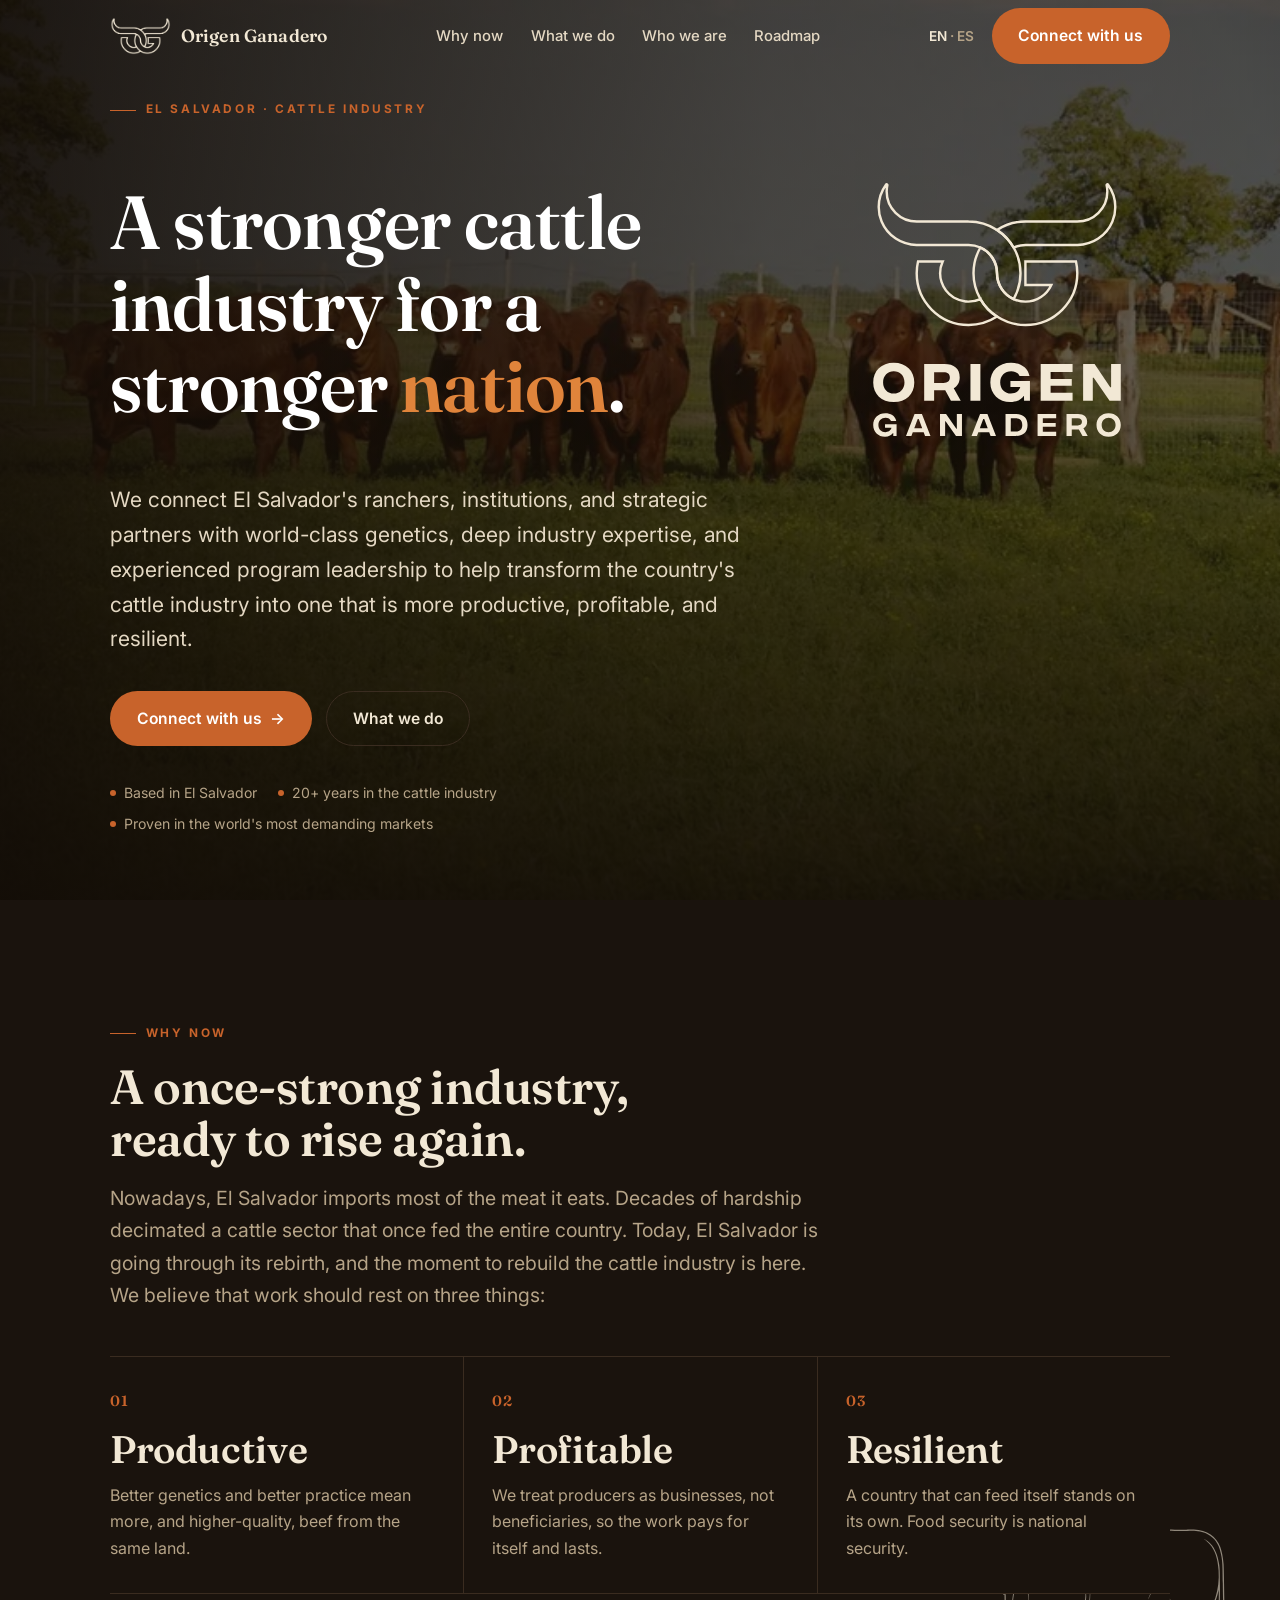
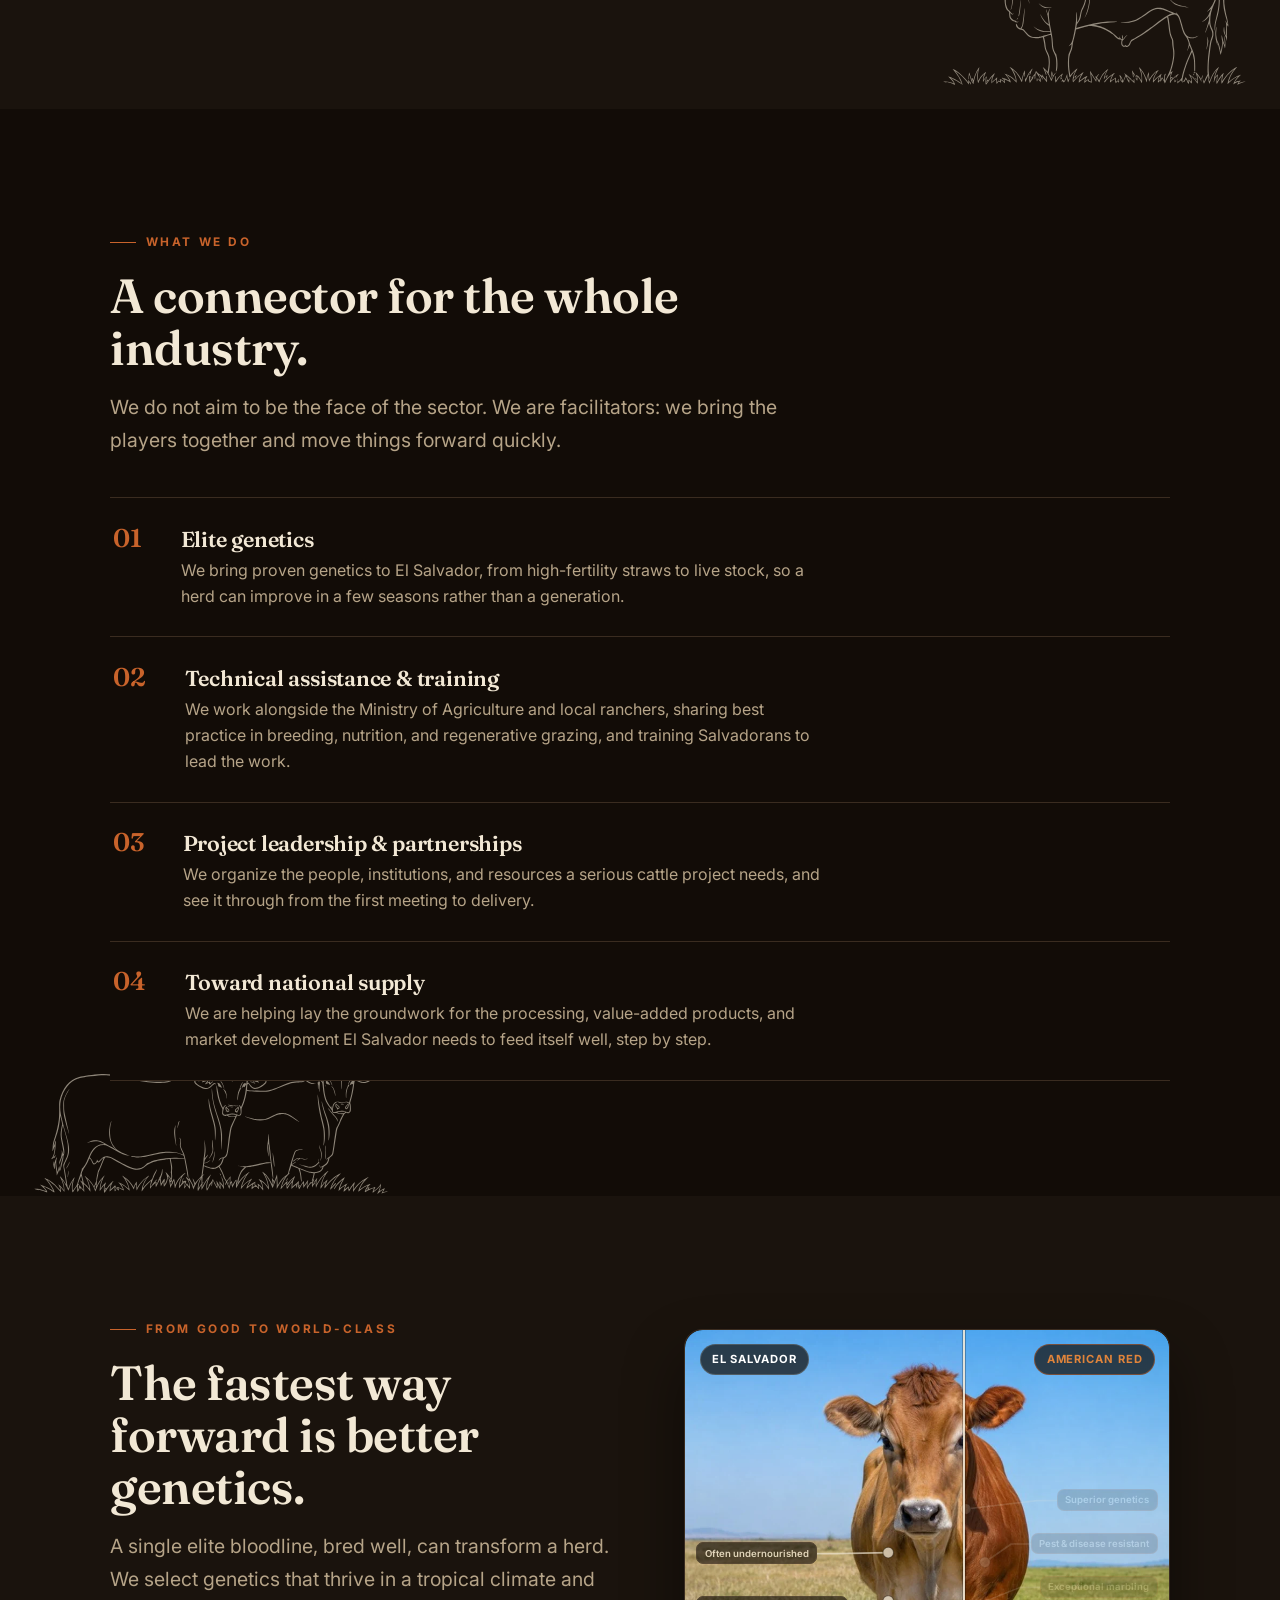
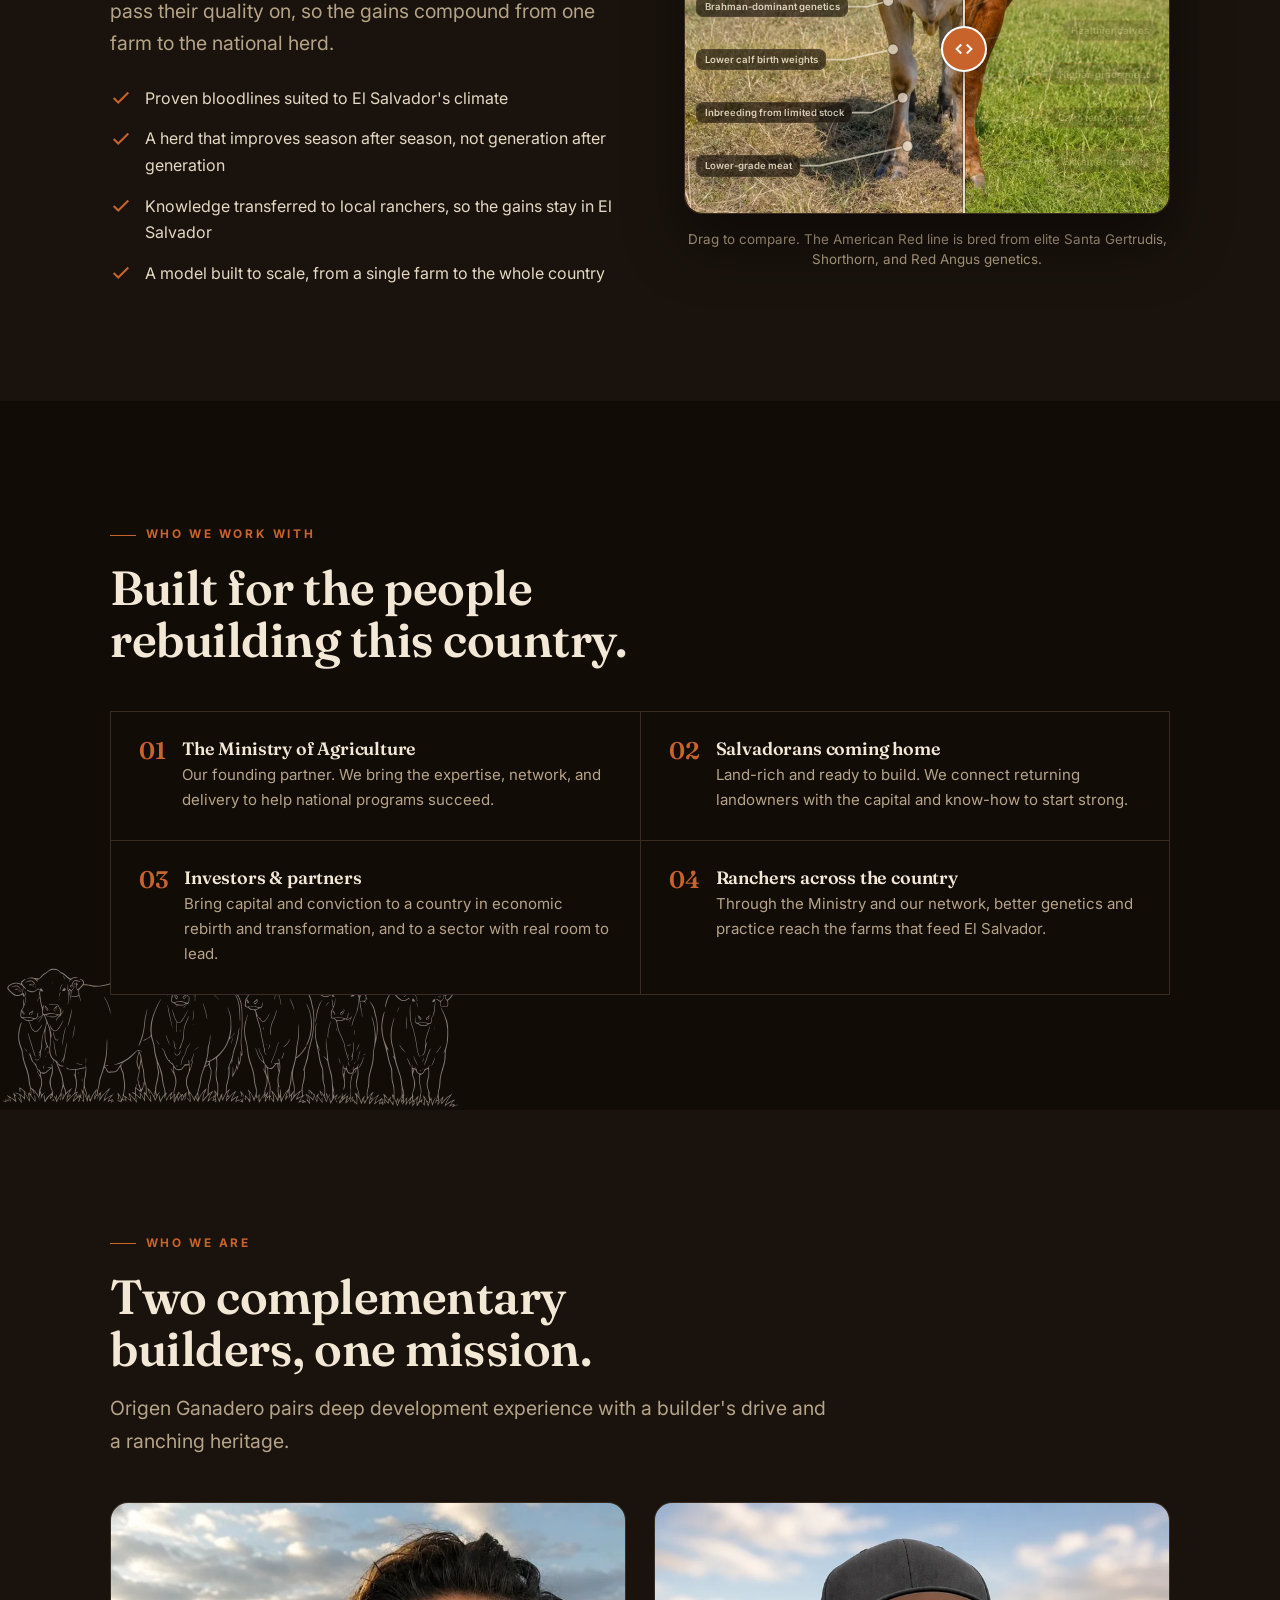
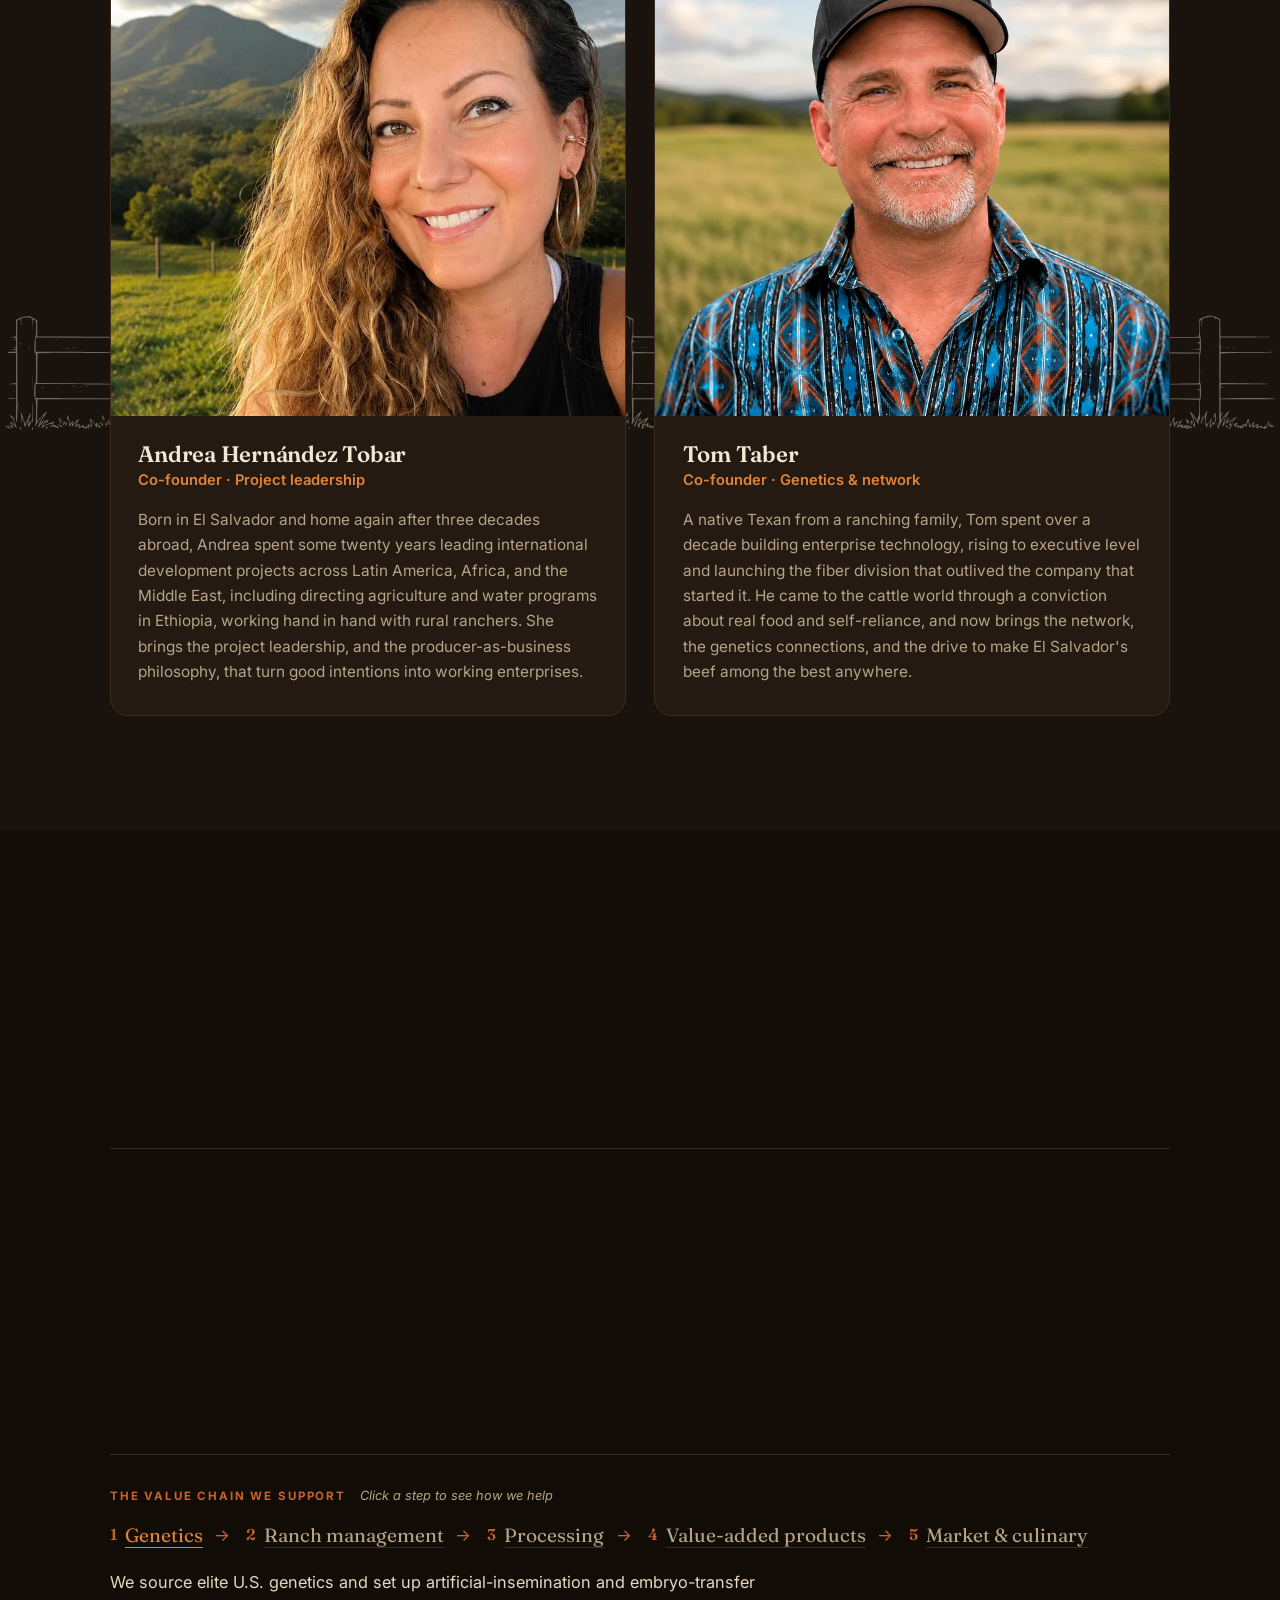
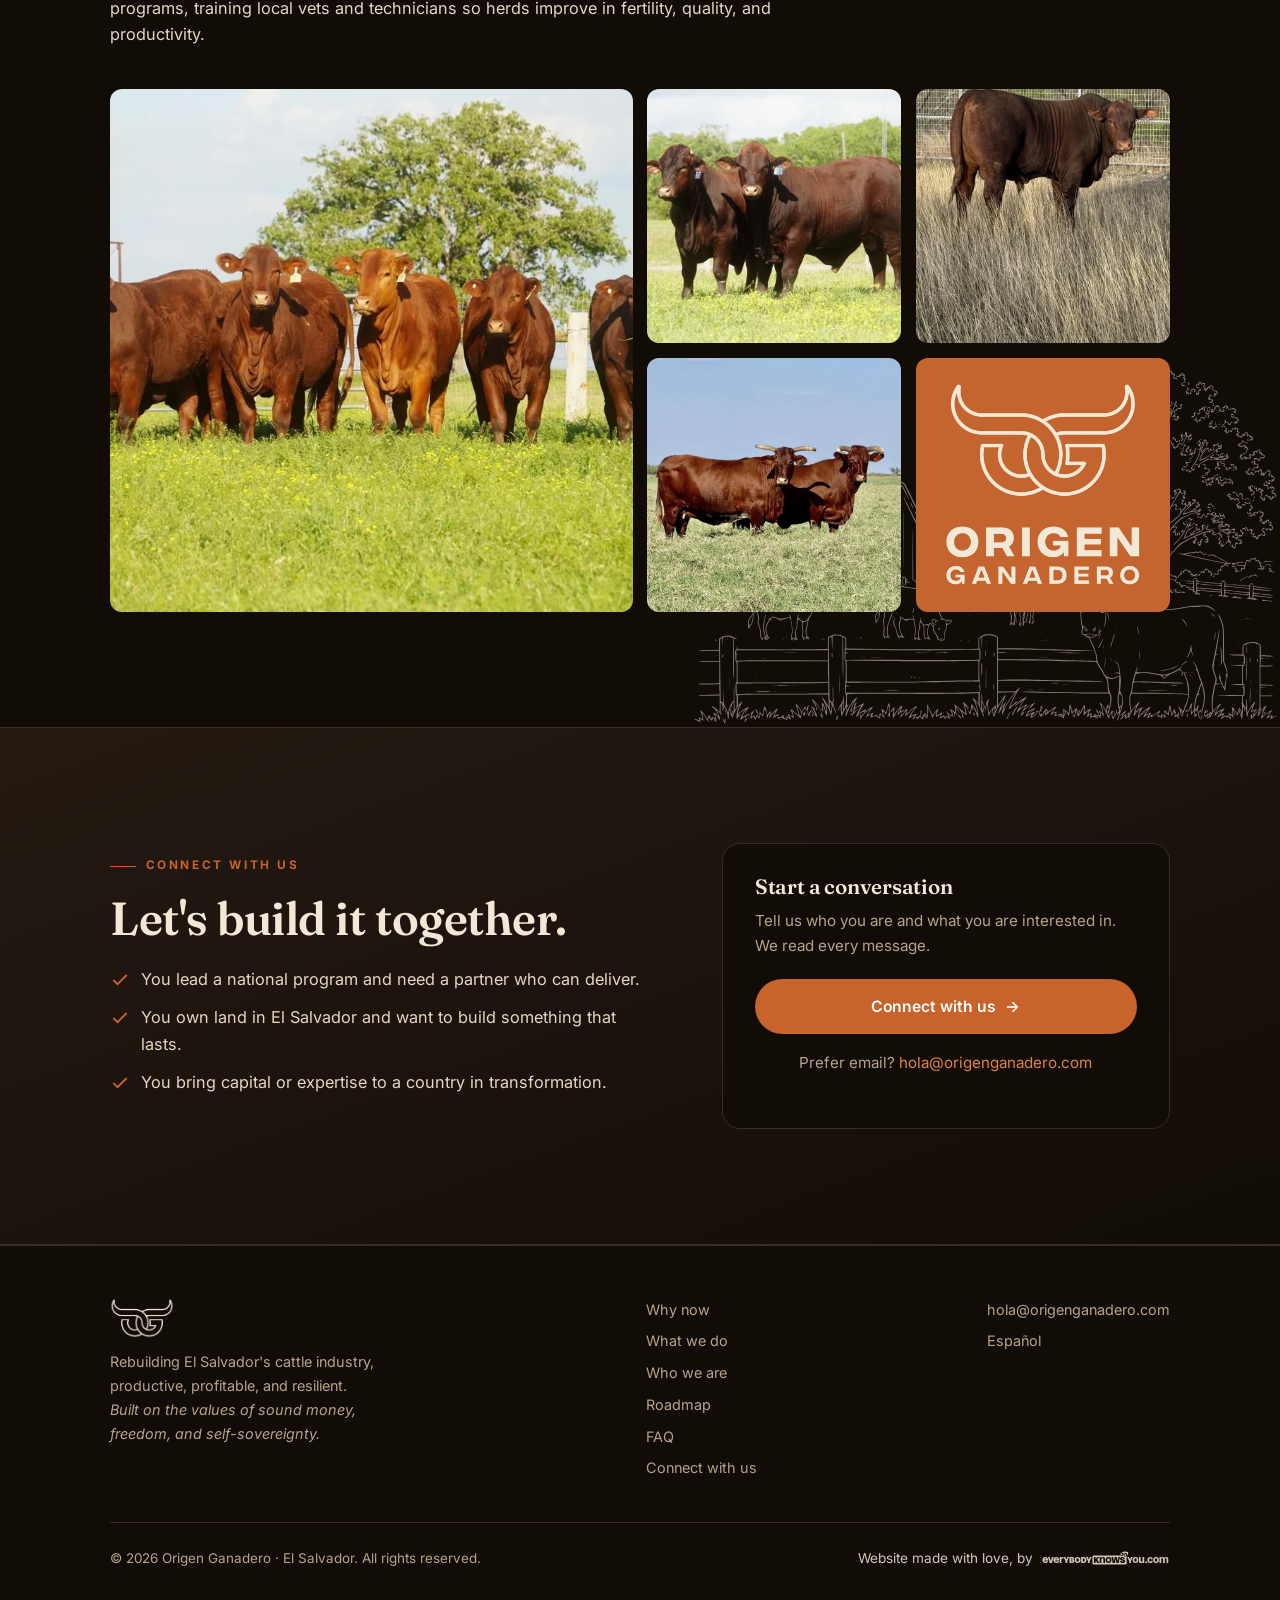
==== commit 64b35467: "Replace gallery photo with Origen Ganadero orange logo tile (both languages)" ====
--- a/index.html
+++ b/index.html
@@ -534,7 +534,7 @@
         <a href="assets/images/gallery/two-bulls-ranch-texas.webp" target="_blank" rel="noopener"><img src="assets/images/gallery/two-bulls-ranch-texas.webp" alt="Two breeding bulls on a ranch" loading="lazy"></a>
         <a href="assets/images/gallery/premium-heifer-texas-zoom.webp" target="_blank" rel="noopener"><img src="assets/images/gallery/premium-heifer-texas-zoom.webp" alt="A premium American Red heifer" loading="lazy"></a>
         <a href="assets/images/gallery/es-cattle-not-delivered.webp" target="_blank" rel="noopener"><img src="assets/images/gallery/es-cattle-not-delivered.webp" alt="Cattle in El Salvador" loading="lazy"></a>
-        <a href="assets/images/gallery/marlon-tom-andrea.webp" target="_blank" rel="noopener"><img src="assets/images/gallery/marlon-tom-andrea.webp" alt="Marlon, Tom and Andrea at the cattle pens" loading="lazy"></a>
+        <a href="assets/images/gallery/origen-ganadero-logo-orange.webp" target="_blank" rel="noopener"><img src="assets/images/gallery/origen-ganadero-logo-orange.webp" alt="Origen Ganadero logo" loading="lazy"></a>
       </div>
     </div>
   </section>
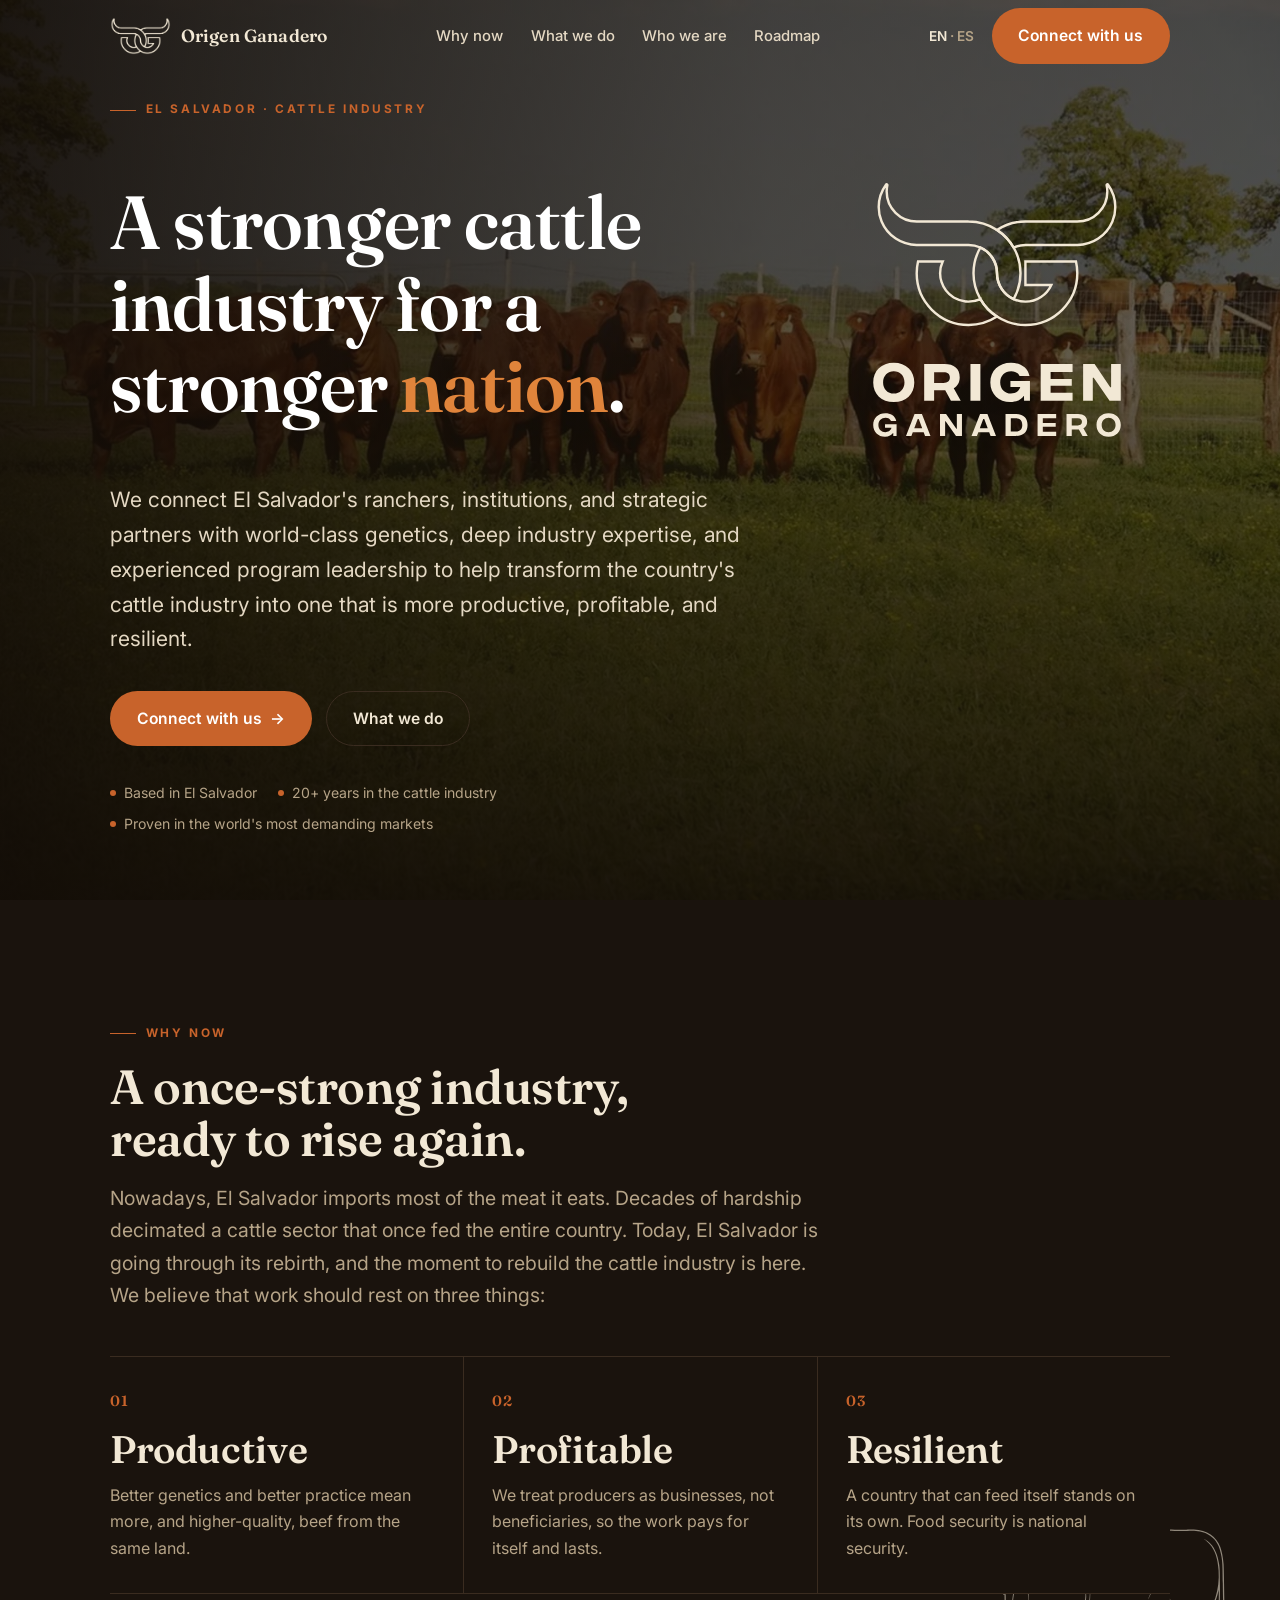
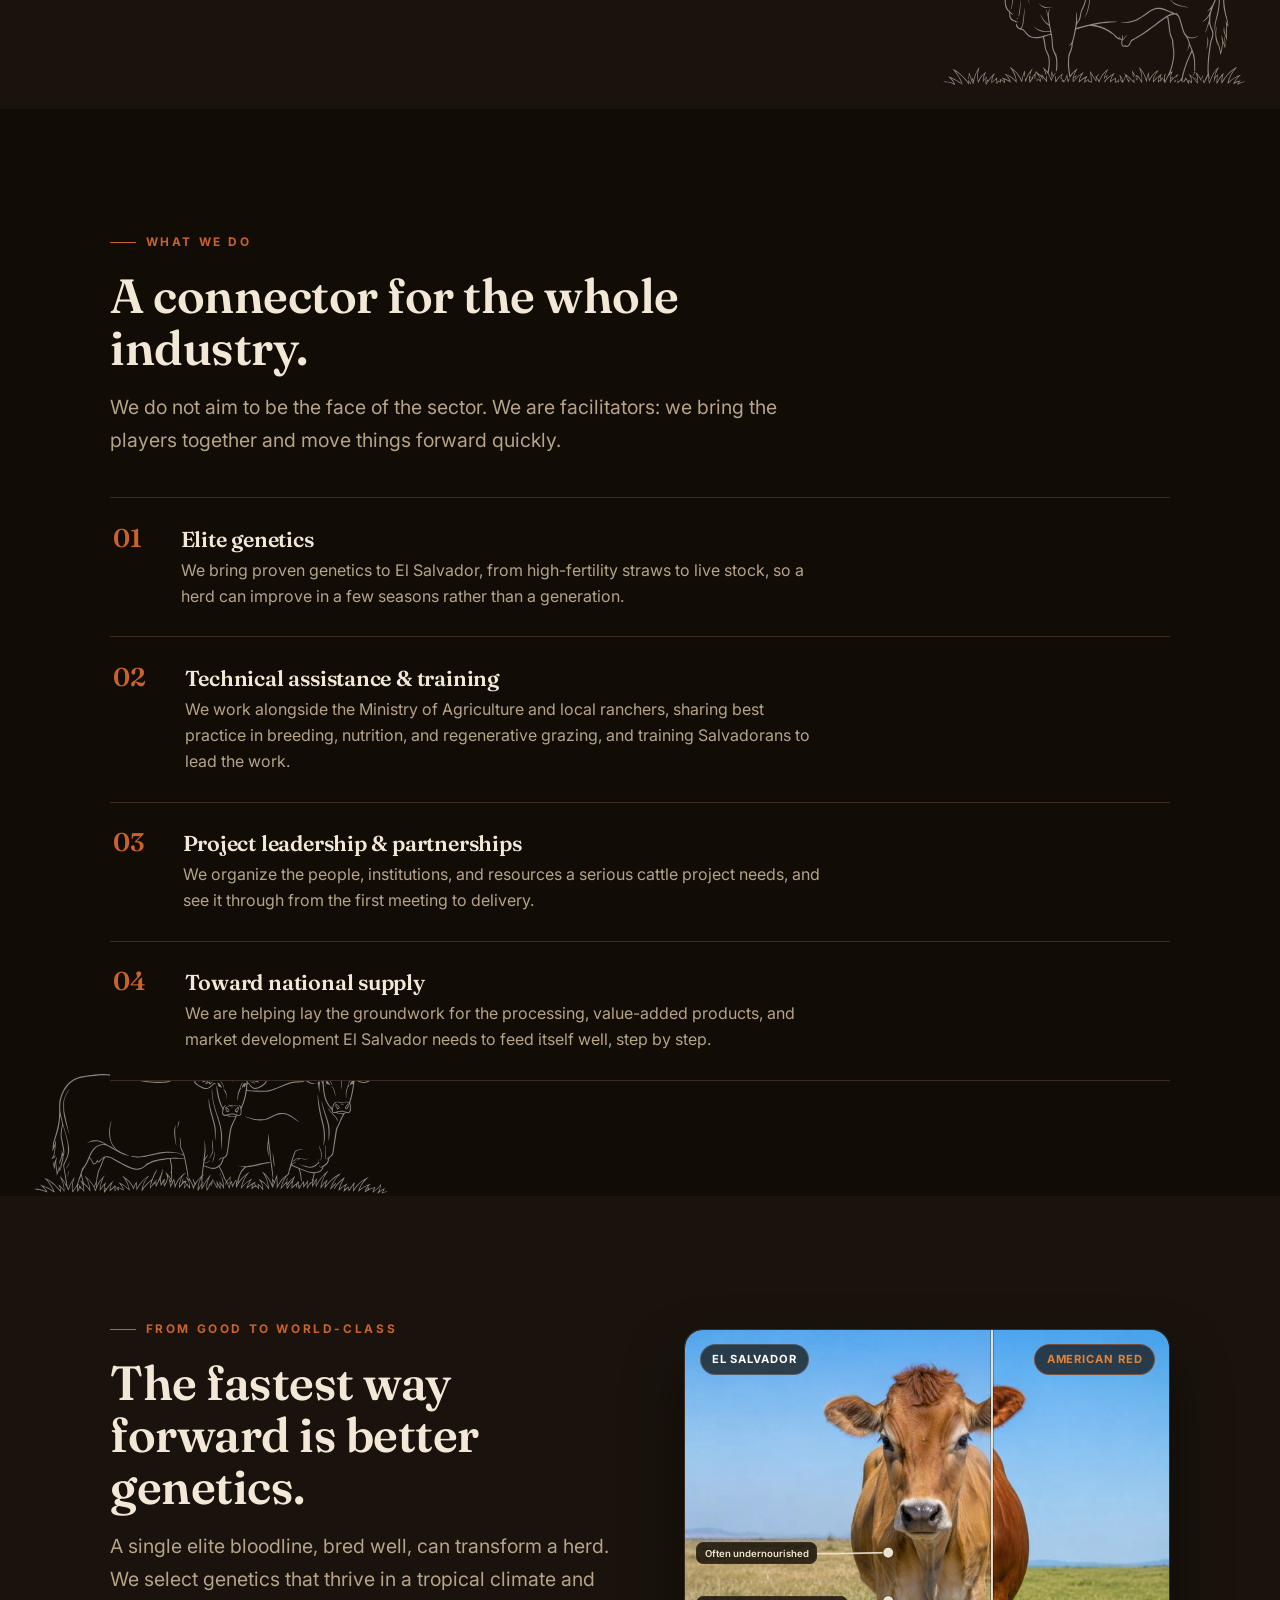
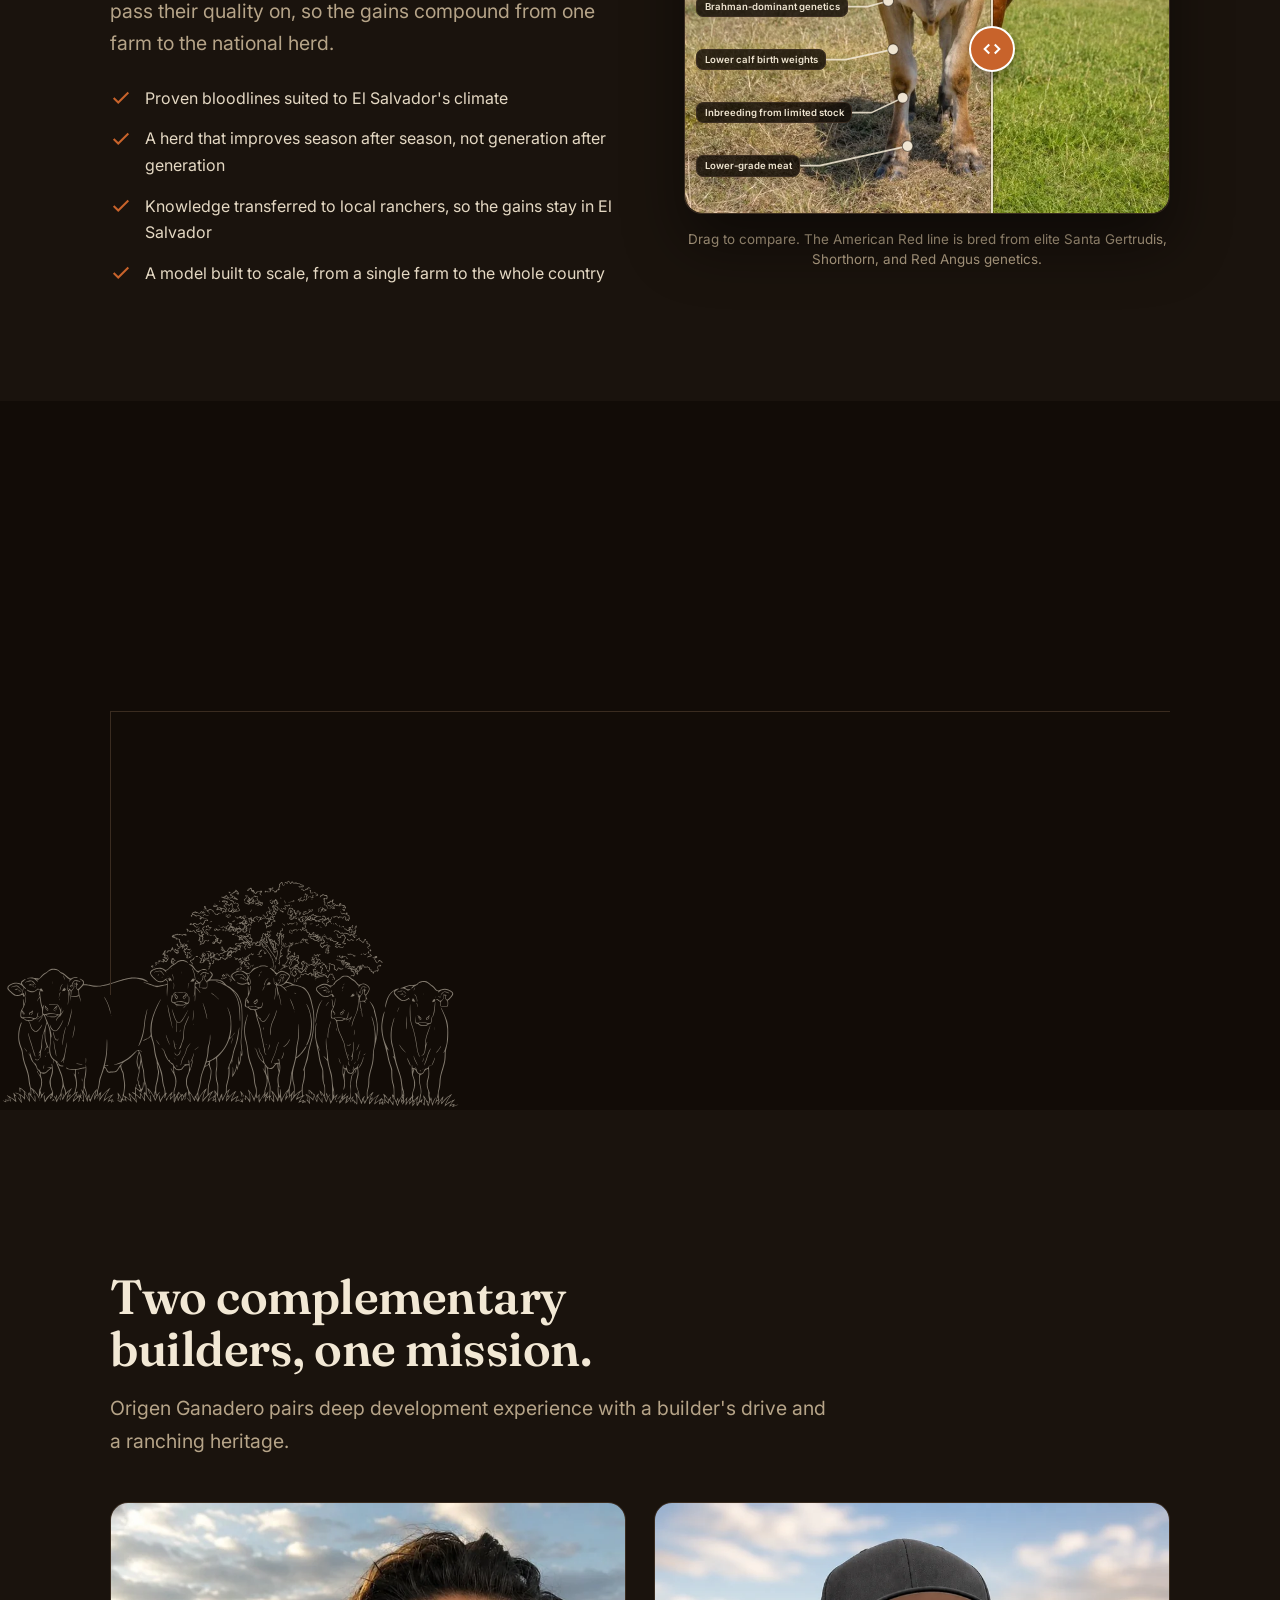
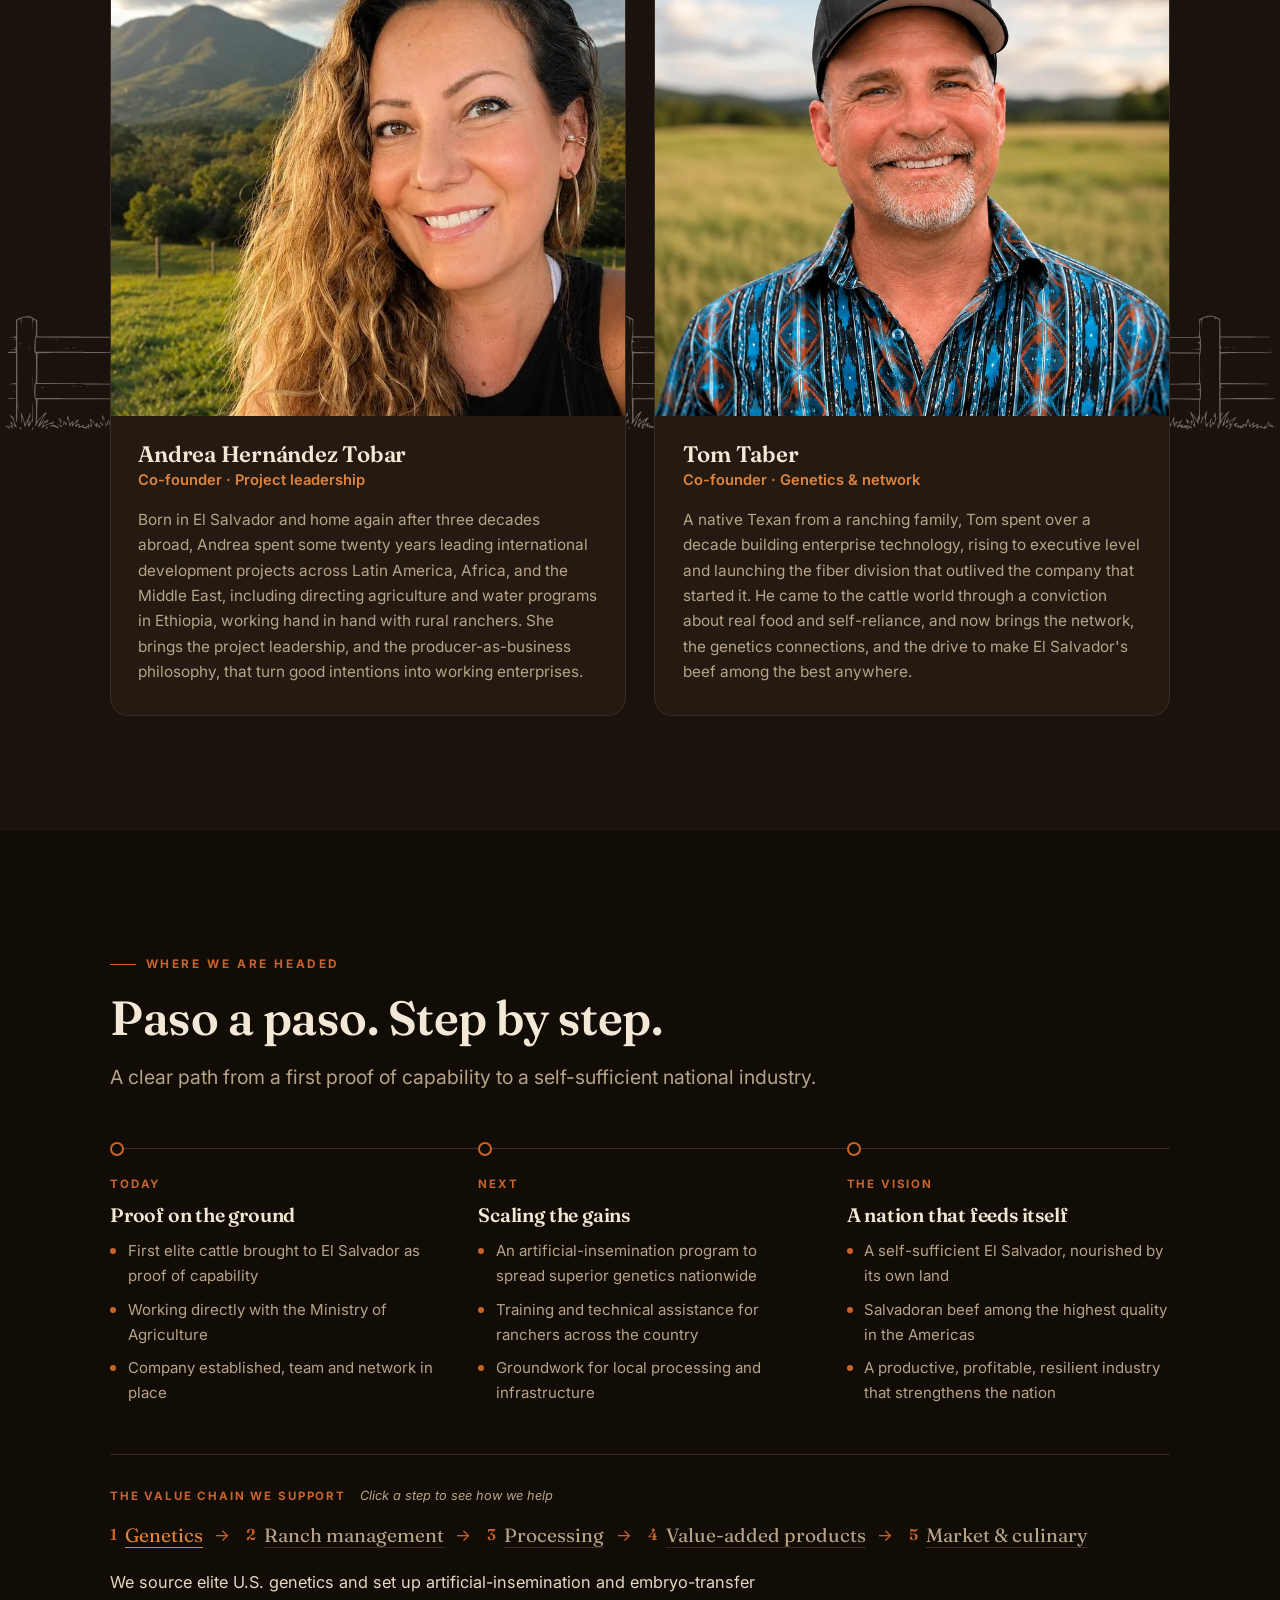
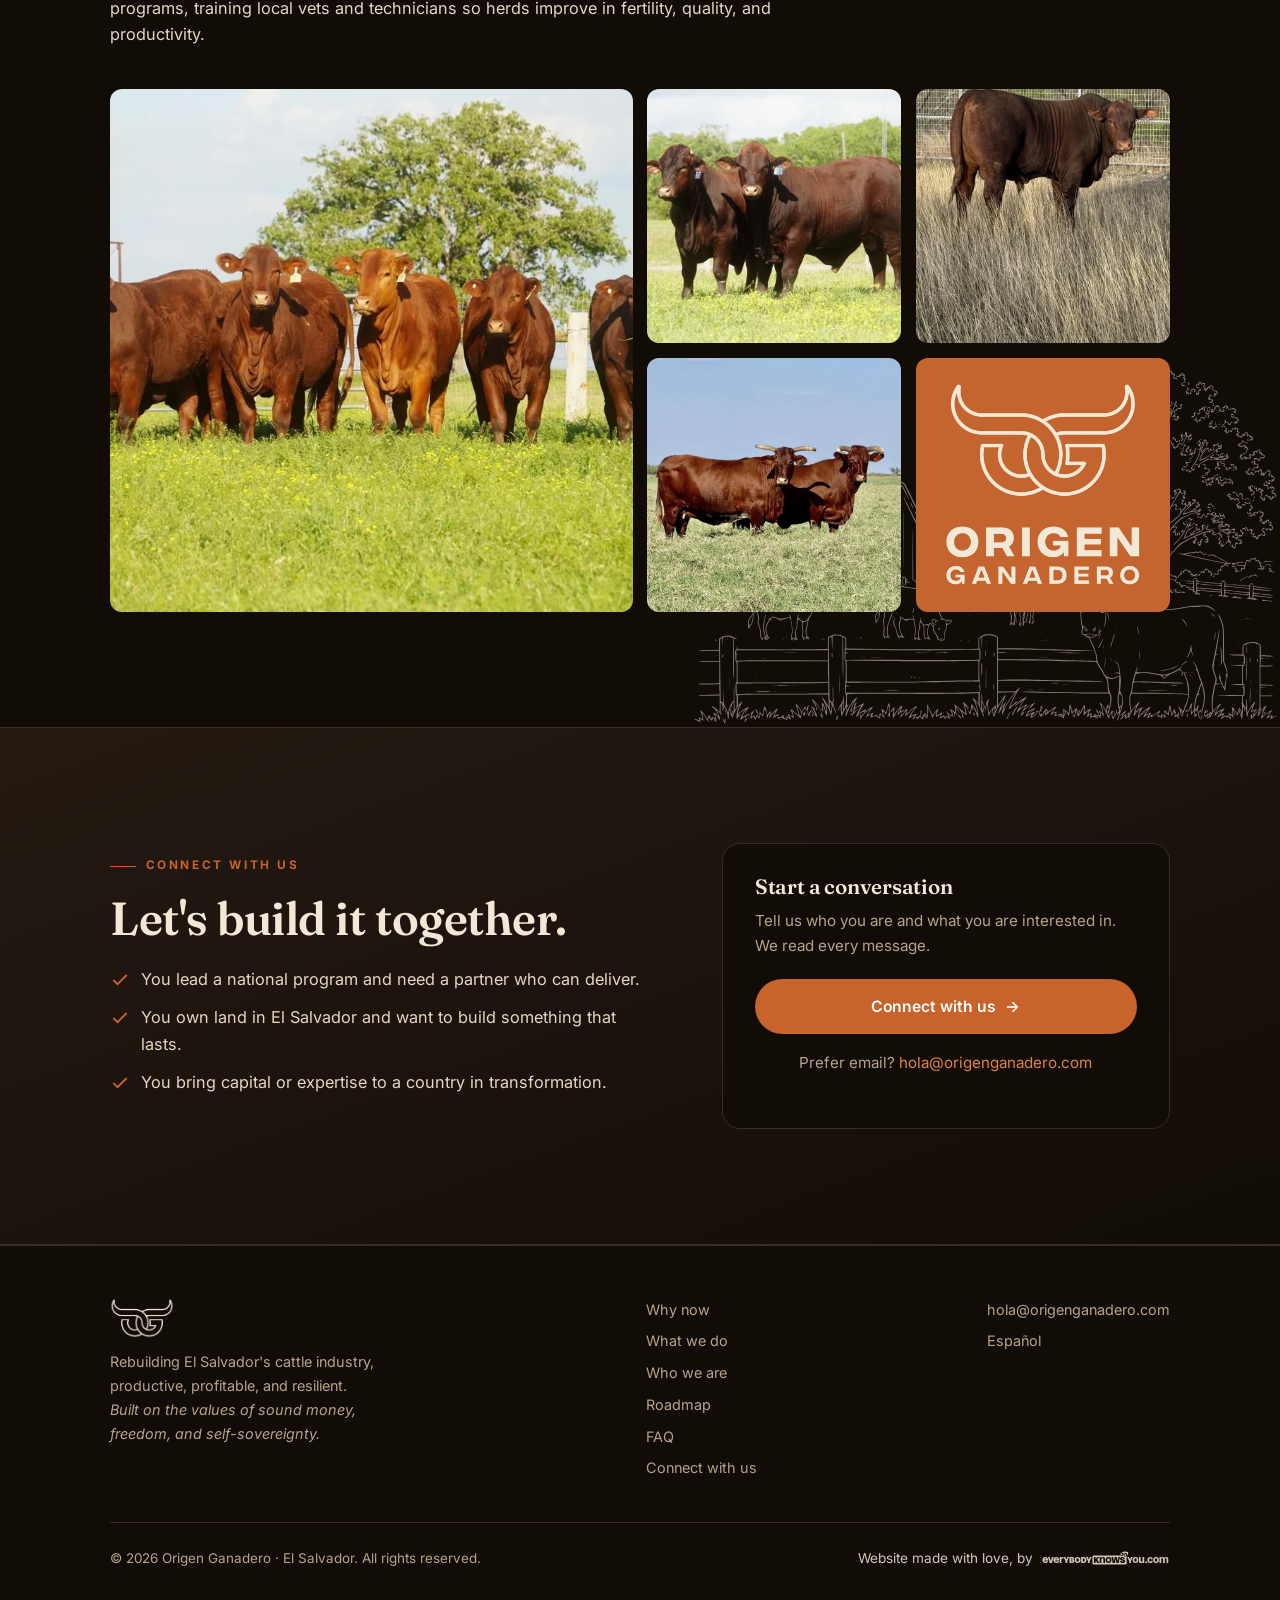
==== commit f04ac326: "SEO/AEO refresh to 2026 standard: optimize meta descriptions (both langs), connected JSON-LD @graph " ====
--- a/index.html
+++ b/index.html
@@ -4,7 +4,7 @@
 <meta charset="UTF-8">
 <meta name="viewport" content="width=device-width, initial-scale=1.0">
 <title>Origen Ganadero · Rebuilding El Salvador's Cattle Industry</title>
-<meta name="description" content="Origen Ganadero rebuilds El Salvador's cattle industry across the full value chain: cattle genetics and artificial insemination, ranch management, beef processing, value-added products, and market development, in partnership with the Ministry of Agriculture. Productive, profitable, resilient.">
+<meta name="description" content="Cattle genetics, artificial insemination, and ranch development in El Salvador, rebuilding the national herd with the Ministry of Agriculture.">
 <meta name="keywords" content="Origen Ganadero, El Salvador cattle industry, ganadería El Salvador, cattle genetics El Salvador, genética bovina, artificial insemination cattle, embryo transfer, improve cattle genetics, beef cattle breeding, ranch management, regenerative ranching, beef processing El Salvador, value-added beef, technical assistance for ranchers, cattle value chain, Ministry of Agriculture, Ministerio de Agricultura y Ganadería, food security, seguridad alimentaria, cattle import El Salvador, sound money, self-sovereignty, Bitcoin">
 
 <!-- Canonical + language alternates -->
@@ -64,209 +64,225 @@
 <link rel="stylesheet" href="assets/css/tokens.css">
 <link rel="stylesheet" href="assets/css/styles.css">
 
-<!-- Schema.org: Organization -->
+<!-- Schema.org: connected @graph -->
 <script type="application/ld+json">
 {
   "@context": "https://schema.org",
-  "@type": "Organization",
-  "@id": "https://origenganadero.com/#org",
-  "name": "Origen Ganadero",
-  "url": "https://origenganadero.com/",
-  "logo": "https://origenganadero.com/assets/images/logos/og-logo-color.webp",
-  "image": "https://origenganadero.com/assets/images/social-share/og-cover.jpg",
-  "slogan": "A stronger cattle industry for a stronger nation.",
-  "description": "Origen Ganadero is an El Salvador based company rebuilding the national cattle industry. It connects ranchers, institutions, and strategic partners with world-class genetics, deep industry expertise, and experienced program leadership, in partnership with the Ministry of Agriculture (MAG).",
-  "foundingDate": "2026",
-  "foundingLocation": {
-    "@type": "Place",
-    "name": "El Salvador"
-  },
-  "areaServed": [
+  "@graph": [
     {
-      "@type": "Country",
-      "name": "El Salvador"
-    }
-  ],
-  "knowsLanguage": [
-    "en",
-    "es"
-  ],
-  "knowsAbout": [
-    "Cattle genetics",
-    "Bovine artificial insemination",
-    "Embryo transfer",
-    "Beef cattle breeding",
-    "Livestock reproduction",
-    "Ranch management",
-    "Regenerative grazing",
-    "Livestock nutrition",
-    "Cattle health",
-    "Meat processing",
-    "Carcass utilization",
-    "Value-added beef products",
-    "Culinary and market development",
-    "Agricultural technology",
-    "Farmer capacity building",
-    "Agricultural project management",
-    "Food security",
-    "El Salvador cattle industry"
-  ],
-  "email": "hola@origenganadero.com",
-  "address": {
-    "@type": "PostalAddress",
-    "addressCountry": "SV",
-    "addressRegion": "San Salvador",
-    "addressLocality": "San Salvador"
-  },
-  "founder": [
-    {
-      "@type": "Person",
-      "name": "Andrea Hernández Tobar",
-      "jobTitle": "Co-founder",
-      "nationality": {
-        "@type": "Country",
+      "@type": "Organization",
+      "@id": "https://origenganadero.com/#org",
+      "name": "Origen Ganadero",
+      "url": "https://origenganadero.com/",
+      "logo": "https://origenganadero.com/assets/images/logos/og-logo-color.webp",
+      "image": "https://origenganadero.com/assets/images/social-share/og-cover.jpg",
+      "slogan": "A stronger cattle industry for a stronger nation.",
+      "description": "Origen Ganadero is an El Salvador based company rebuilding the national cattle industry. It connects ranchers, institutions, and strategic partners with world-class genetics, deep industry expertise, and experienced program leadership, in partnership with the Ministry of Agriculture (MAG).",
+      "foundingDate": "2026",
+      "foundingLocation": {
+        "@type": "Place",
         "name": "El Salvador"
       },
-      "description": "Salvadoran development leader with around two decades directing international agriculture and water programs across Latin America, Africa, and the Middle East; leads project delivery and the producer-as-business approach.",
+      "areaServed": [
+        {
+          "@type": "Country",
+          "name": "El Salvador"
+        }
+      ],
+      "knowsLanguage": [
+        "en",
+        "es"
+      ],
       "knowsAbout": [
+        "Cattle genetics",
+        "Bovine artificial insemination",
+        "Embryo transfer",
+        "Beef cattle breeding",
+        "Livestock reproduction",
+        "Ranch management",
+        "Regenerative grazing",
+        "Livestock nutrition",
+        "Cattle health",
+        "Meat processing",
+        "Carcass utilization",
+        "Value-added beef products",
+        "Culinary and market development",
+        "Agricultural technology",
+        "Farmer capacity building",
         "Agricultural project management",
-        "Market-based development",
-        "Technical assistance for ranchers"
+        "Food security",
+        "El Salvador cattle industry"
+      ],
+      "email": "hola@origenganadero.com",
+      "address": {
+        "@type": "PostalAddress",
+        "addressCountry": "SV",
+        "addressRegion": "San Salvador",
+        "addressLocality": "San Salvador"
+      },
+      "founder": [
+        {
+          "@type": "Person",
+          "name": "Andrea Hernández Tobar",
+          "jobTitle": "Co-founder",
+          "nationality": {
+            "@type": "Country",
+            "name": "El Salvador"
+          },
+          "description": "Salvadoran development leader with around two decades directing international agriculture and water programs across Latin America, Africa, and the Middle East; leads project delivery and the producer-as-business approach.",
+          "knowsAbout": [
+            "Agricultural project management",
+            "Market-based development",
+            "Technical assistance for ranchers"
+          ]
+        },
+        {
+          "@type": "Person",
+          "name": "Tom Taber",
+          "alternateName": "Tomás Taber",
+          "jobTitle": "Co-founder",
+          "nationality": {
+            "@type": "Country",
+            "name": "United States"
+          },
+          "description": "Native Texan from a ranching family and former enterprise-technology executive; brings U.S. cattle-genetics connections and the network to rebuild El Salvador's herd.",
+          "knowsAbout": [
+            "Cattle genetics",
+            "Beef cattle breeding",
+            "Rancher networks"
+          ]
+        }
       ]
     },
     {
-      "@type": "Person",
-      "name": "Tom Taber",
-      "alternateName": "Tomás Taber",
-      "jobTitle": "Co-founder",
-      "nationality": {
-        "@type": "Country",
-        "name": "United States"
+      "@type": "WebSite",
+      "@id": "https://origenganadero.com/#website",
+      "url": "https://origenganadero.com/",
+      "name": "Origen Ganadero",
+      "description": "Rebuilding El Salvador's cattle industry: world-class genetics, technical assistance, and program leadership.",
+      "inLanguage": [
+        "en",
+        "es"
+      ],
+      "publisher": {
+        "@id": "https://origenganadero.com/#org"
+      }
+    },
+    {
+      "@type": [
+        "ProfessionalService",
+        "LocalBusiness"
+      ],
+      "@id": "https://origenganadero.com/#service",
+      "name": "Origen Ganadero",
+      "description": "Cattle-industry development in El Salvador across the full value chain: genetics and reproduction, ranch management, processing, value-added products, and market and culinary development, in partnership with the Ministry of Agriculture.",
+      "image": "https://origenganadero.com/assets/images/social-share/og-cover.jpg",
+      "logo": "https://origenganadero.com/assets/images/logos/og-logo-color.webp",
+      "url": "https://origenganadero.com/",
+      "email": "hola@origenganadero.com",
+      "slogan": "Productive, profitable, resilient.",
+      "address": {
+        "@type": "PostalAddress",
+        "addressCountry": "SV",
+        "addressRegion": "San Salvador",
+        "addressLocality": "San Salvador"
       },
-      "description": "Native Texan from a ranching family and former enterprise-technology executive; brings U.S. cattle-genetics connections and the network to rebuild El Salvador's herd.",
-      "knowsAbout": [
-        "Cattle genetics",
-        "Beef cattle breeding",
-        "Rancher networks"
-      ]
+      "areaServed": [
+        {
+          "@type": "Country",
+          "name": "El Salvador"
+        }
+      ],
+      "provider": {
+        "@id": "https://origenganadero.com/#org"
+      },
+      "knowsLanguage": [
+        "en",
+        "es"
+      ],
+      "currenciesAccepted": "USD",
+      "paymentAccepted": "Bank transfer, Bitcoin",
+      "serviceType": [
+        "Cattle genetics import",
+        "Bovine artificial insemination",
+        "Embryo transfer",
+        "Rancher technical assistance and training",
+        "Regenerative ranch management",
+        "Meat processing development",
+        "Value-added beef products",
+        "Culinary and market development",
+        "Agricultural project management"
+      ],
+      "hasOfferCatalog": {
+        "@id": "https://origenganadero.com/#catalog"
+      },
+      "parentOrganization": {
+        "@id": "https://origenganadero.com/#org"
+      }
+    },
+    {
+      "@type": "OfferCatalog",
+      "name": "Value chain we support",
+      "itemListElement": [
+        {
+          "@type": "Offer",
+          "itemOffered": {
+            "@type": "Service",
+            "name": "Genetics and reproduction",
+            "description": "Elite U.S. cattle genetics with artificial-insemination and embryo-transfer programs, plus training for local vets and technicians, to improve fertility, quality, and productivity.",
+            "provider": {
+              "@id": "https://origenganadero.com/#org"
+            }
+          }
+        },
+        {
+          "@type": "Offer",
+          "itemOffered": {
+            "@type": "Service",
+            "name": "Ranch management",
+            "description": "Regenerative grazing, forage and feeding programs, and low-stress cattle handling to raise productivity, soil health, and animal welfare.",
+            "provider": {
+              "@id": "https://origenganadero.com/#org"
+            }
+          }
+        },
+        {
+          "@type": "Offer",
+          "itemOffered": {
+            "@type": "Service",
+            "name": "Processing",
+            "description": "Planning, designing, and costing meat-processing facilities and training staff in carcass utilization so more of each animal becomes quality product.",
+            "provider": {
+              "@id": "https://origenganadero.com/#org"
+            }
+          }
+        },
+        {
+          "@type": "Offer",
+          "itemOffered": {
+            "@type": "Service",
+            "name": "Value-added products",
+            "description": "Whole-animal use, from organ meats and tallow to sausage, jerky, and specialty cuts, so producers capture more value from every head.",
+            "provider": {
+              "@id": "https://origenganadero.com/#org"
+            }
+          }
+        },
+        {
+          "@type": "Offer",
+          "itemOffered": {
+            "@type": "Service",
+            "name": "Market and culinary development",
+            "description": "Chef training, consumer education, cooking demonstrations, and market-development initiatives that grow demand for quality beef.",
+            "provider": {
+              "@id": "https://origenganadero.com/#org"
+            }
+          }
+        }
+      ],
+      "@id": "https://origenganadero.com/#catalog"
     }
   ]
-}
-</script>
-
-<!-- Schema.org: WebSite -->
-<script type="application/ld+json">
-{
-  "@context": "https://schema.org",
-  "@type": "WebSite",
-  "@id": "https://origenganadero.com/#website",
-  "url": "https://origenganadero.com/",
-  "name": "Origen Ganadero",
-  "description": "Rebuilding El Salvador's cattle industry: world-class genetics, technical assistance, and program leadership.",
-  "inLanguage": [
-    "en",
-    "es"
-  ],
-  "publisher": {
-    "@id": "https://origenganadero.com/#org"
-  }
-}
-</script>
-
-<!-- Schema.org: ProfessionalService / LocalBusiness -->
-<script type="application/ld+json">
-{
-  "@context": "https://schema.org",
-  "@type": [
-    "ProfessionalService",
-    "LocalBusiness"
-  ],
-  "@id": "https://origenganadero.com/#service",
-  "name": "Origen Ganadero",
-  "description": "Cattle-industry development in El Salvador across the full value chain: genetics and reproduction, ranch management, processing, value-added products, and market and culinary development, in partnership with the Ministry of Agriculture.",
-  "image": "https://origenganadero.com/assets/images/social-share/og-cover.jpg",
-  "logo": "https://origenganadero.com/assets/images/logos/og-logo-color.webp",
-  "url": "https://origenganadero.com/",
-  "email": "hola@origenganadero.com",
-  "slogan": "Productive, profitable, resilient.",
-  "address": {
-    "@type": "PostalAddress",
-    "addressCountry": "SV",
-    "addressRegion": "San Salvador",
-    "addressLocality": "San Salvador"
-  },
-  "areaServed": [
-    {
-      "@type": "Country",
-      "name": "El Salvador"
-    }
-  ],
-  "provider": {
-    "@id": "https://origenganadero.com/#org"
-  },
-  "knowsLanguage": [
-    "en",
-    "es"
-  ],
-  "currenciesAccepted": "USD",
-  "paymentAccepted": "Bank transfer, Bitcoin",
-  "serviceType": [
-    "Cattle genetics import",
-    "Bovine artificial insemination",
-    "Embryo transfer",
-    "Rancher technical assistance and training",
-    "Regenerative ranch management",
-    "Meat processing development",
-    "Value-added beef products",
-    "Culinary and market development",
-    "Agricultural project management"
-  ],
-  "hasOfferCatalog": {
-    "@type": "OfferCatalog",
-    "name": "Value chain we support",
-    "itemListElement": [
-      {
-        "@type": "Offer",
-        "itemOffered": {
-          "@type": "Service",
-          "name": "Genetics and reproduction",
-          "description": "Elite U.S. cattle genetics with artificial-insemination and embryo-transfer programs, plus training for local vets and technicians, to improve fertility, quality, and productivity."
-        }
-      },
-      {
-        "@type": "Offer",
-        "itemOffered": {
-          "@type": "Service",
-          "name": "Ranch management",
-          "description": "Regenerative grazing, forage and feeding programs, and low-stress cattle handling to raise productivity, soil health, and animal welfare."
-        }
-      },
-      {
-        "@type": "Offer",
-        "itemOffered": {
-          "@type": "Service",
-          "name": "Processing",
-          "description": "Planning, designing, and costing meat-processing facilities and training staff in carcass utilization so more of each animal becomes quality product."
-        }
-      },
-      {
-        "@type": "Offer",
-        "itemOffered": {
-          "@type": "Service",
-          "name": "Value-added products",
-          "description": "Whole-animal use, from organ meats and tallow to sausage, jerky, and specialty cuts, so producers capture more value from every head."
-        }
-      },
-      {
-        "@type": "Offer",
-        "itemOffered": {
-          "@type": "Service",
-          "name": "Market and culinary development",
-          "description": "Chef training, consumer education, cooking demonstrations, and market-development initiatives that grow demand for quality beef."
-        }
-      }
-    ]
-  }
 }
 </script>
 
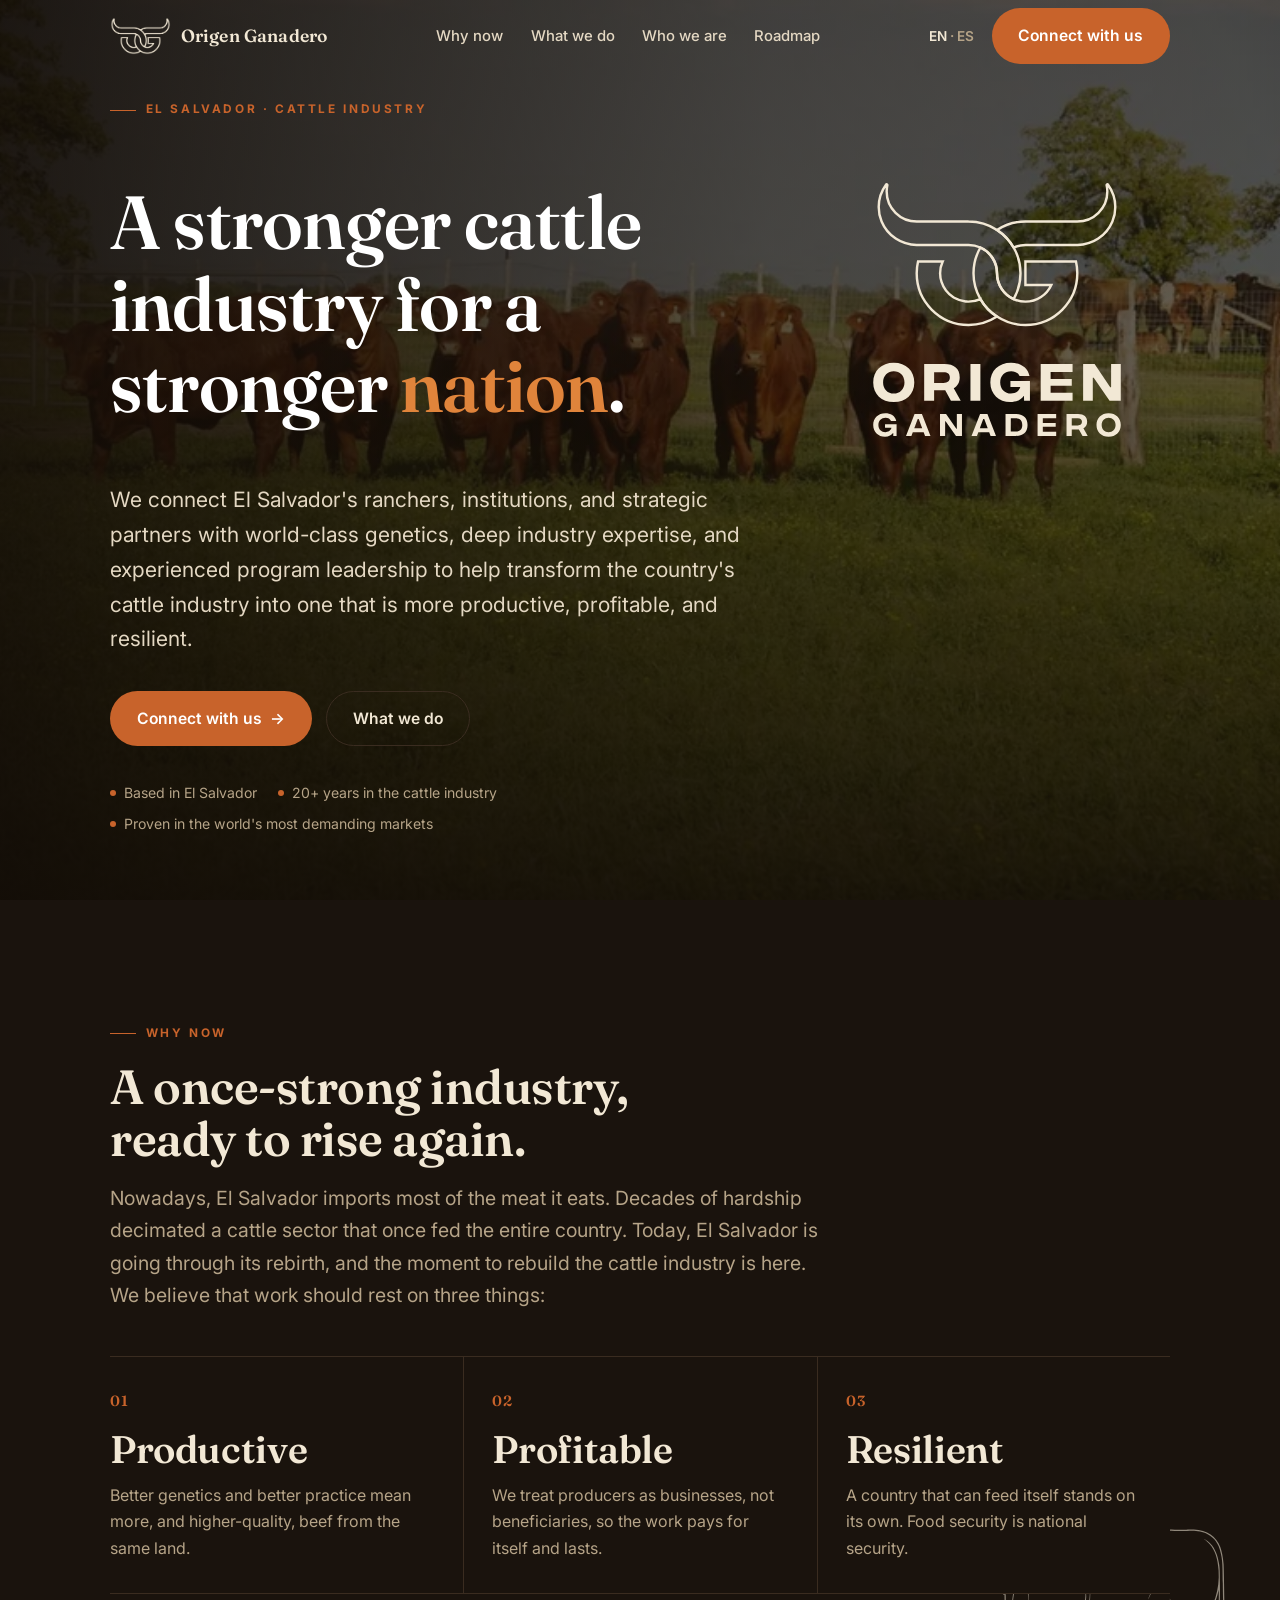
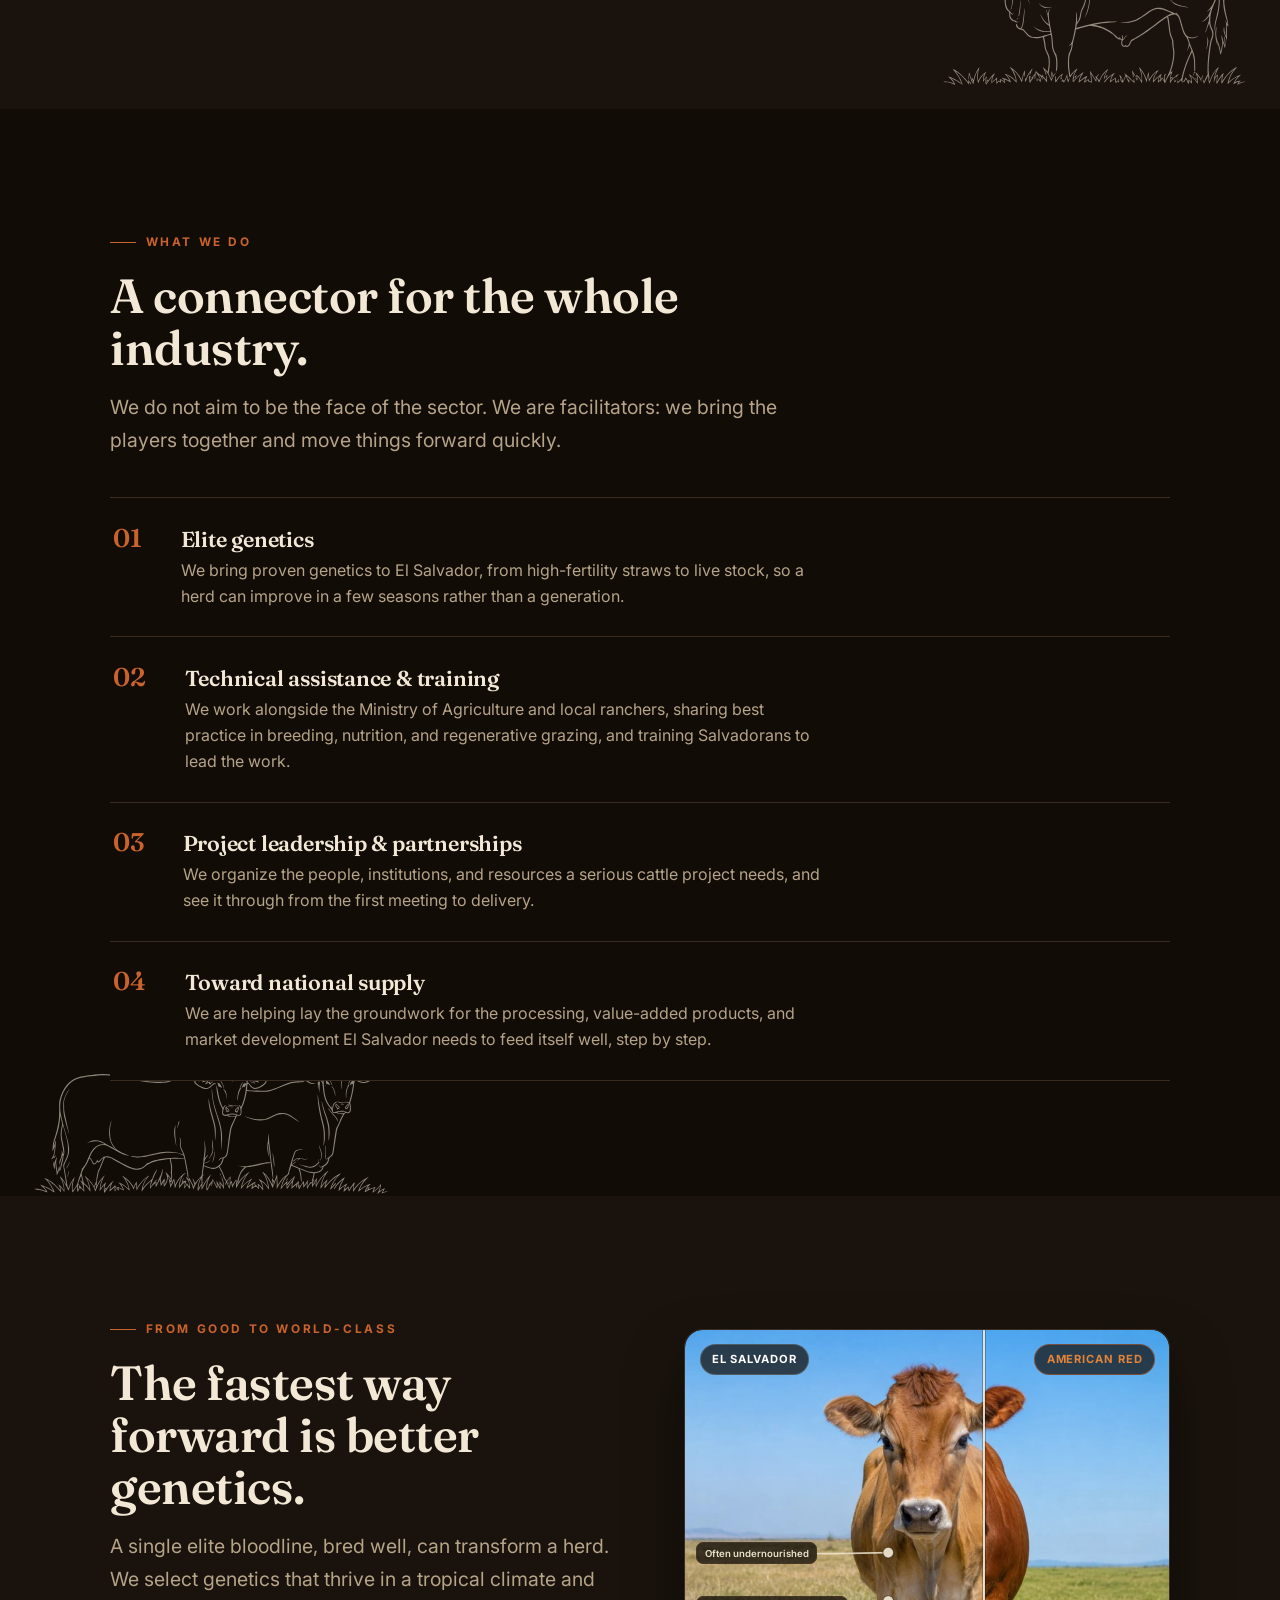
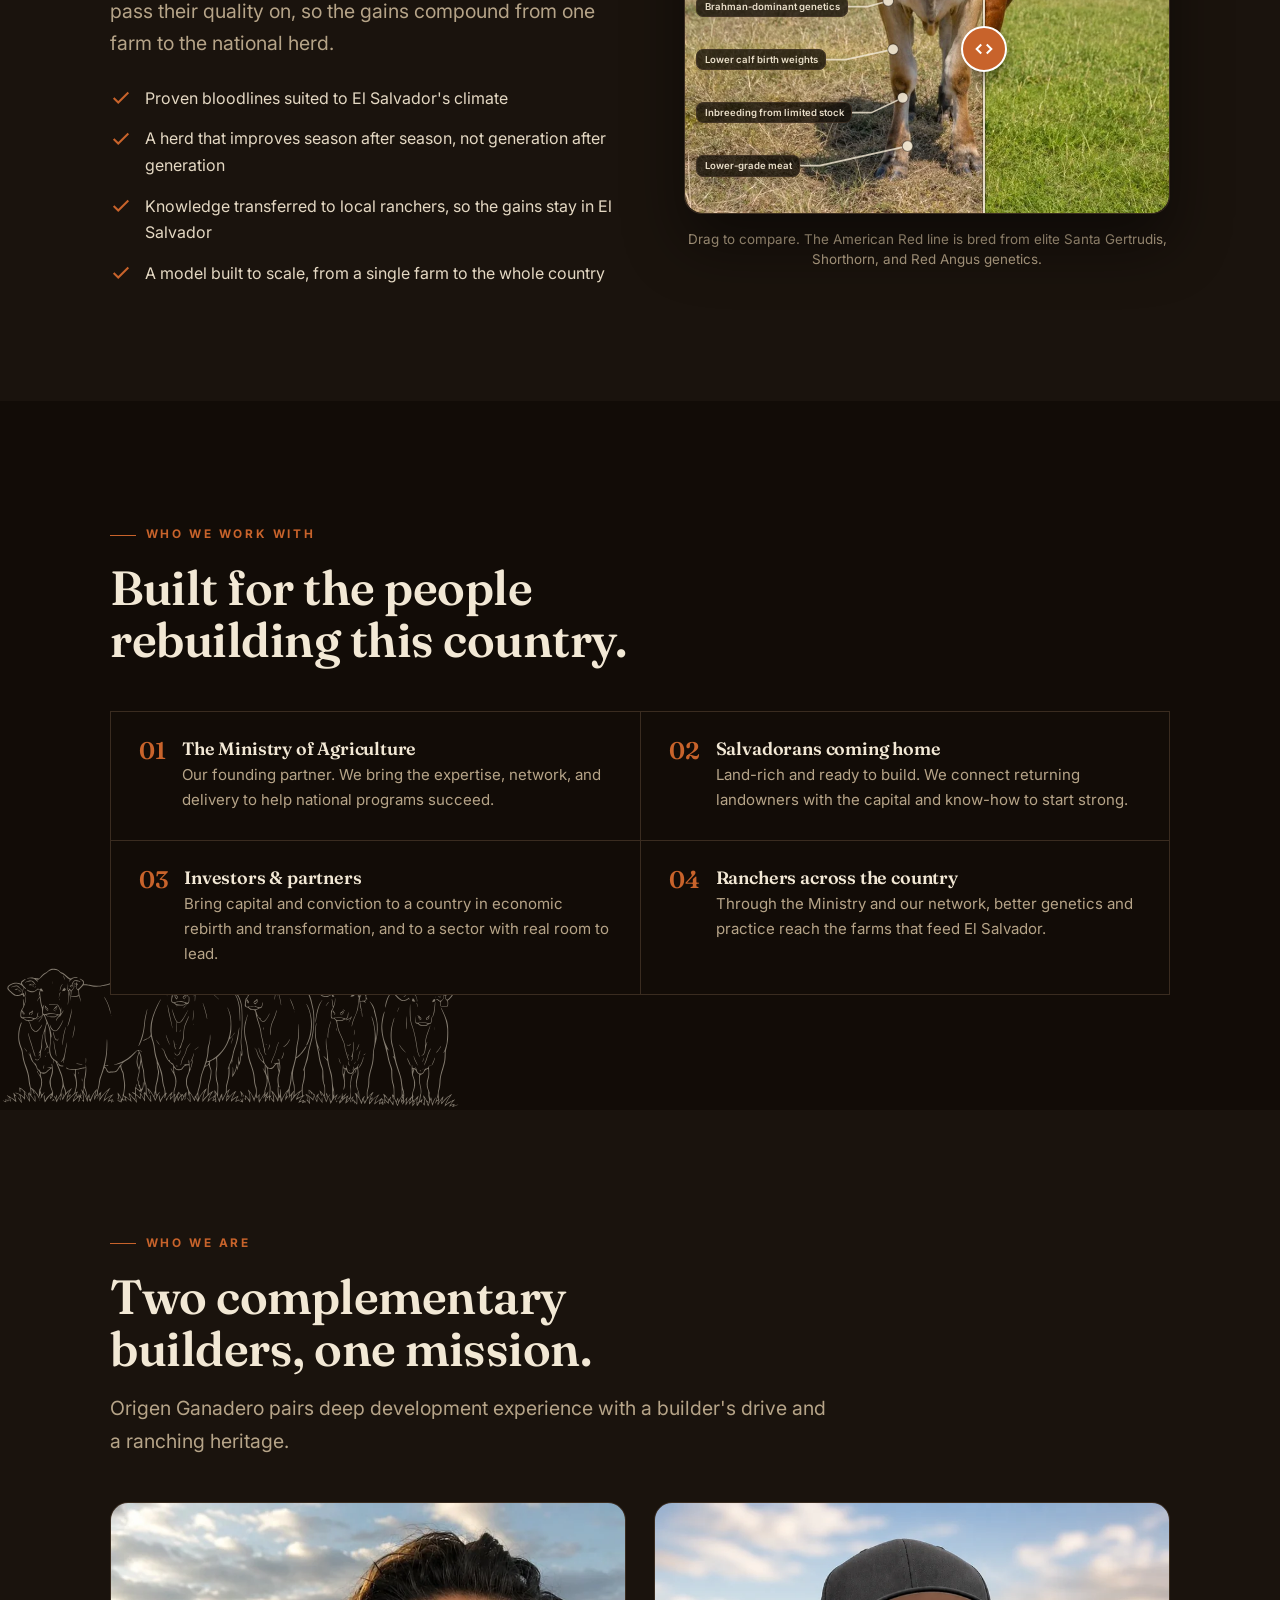
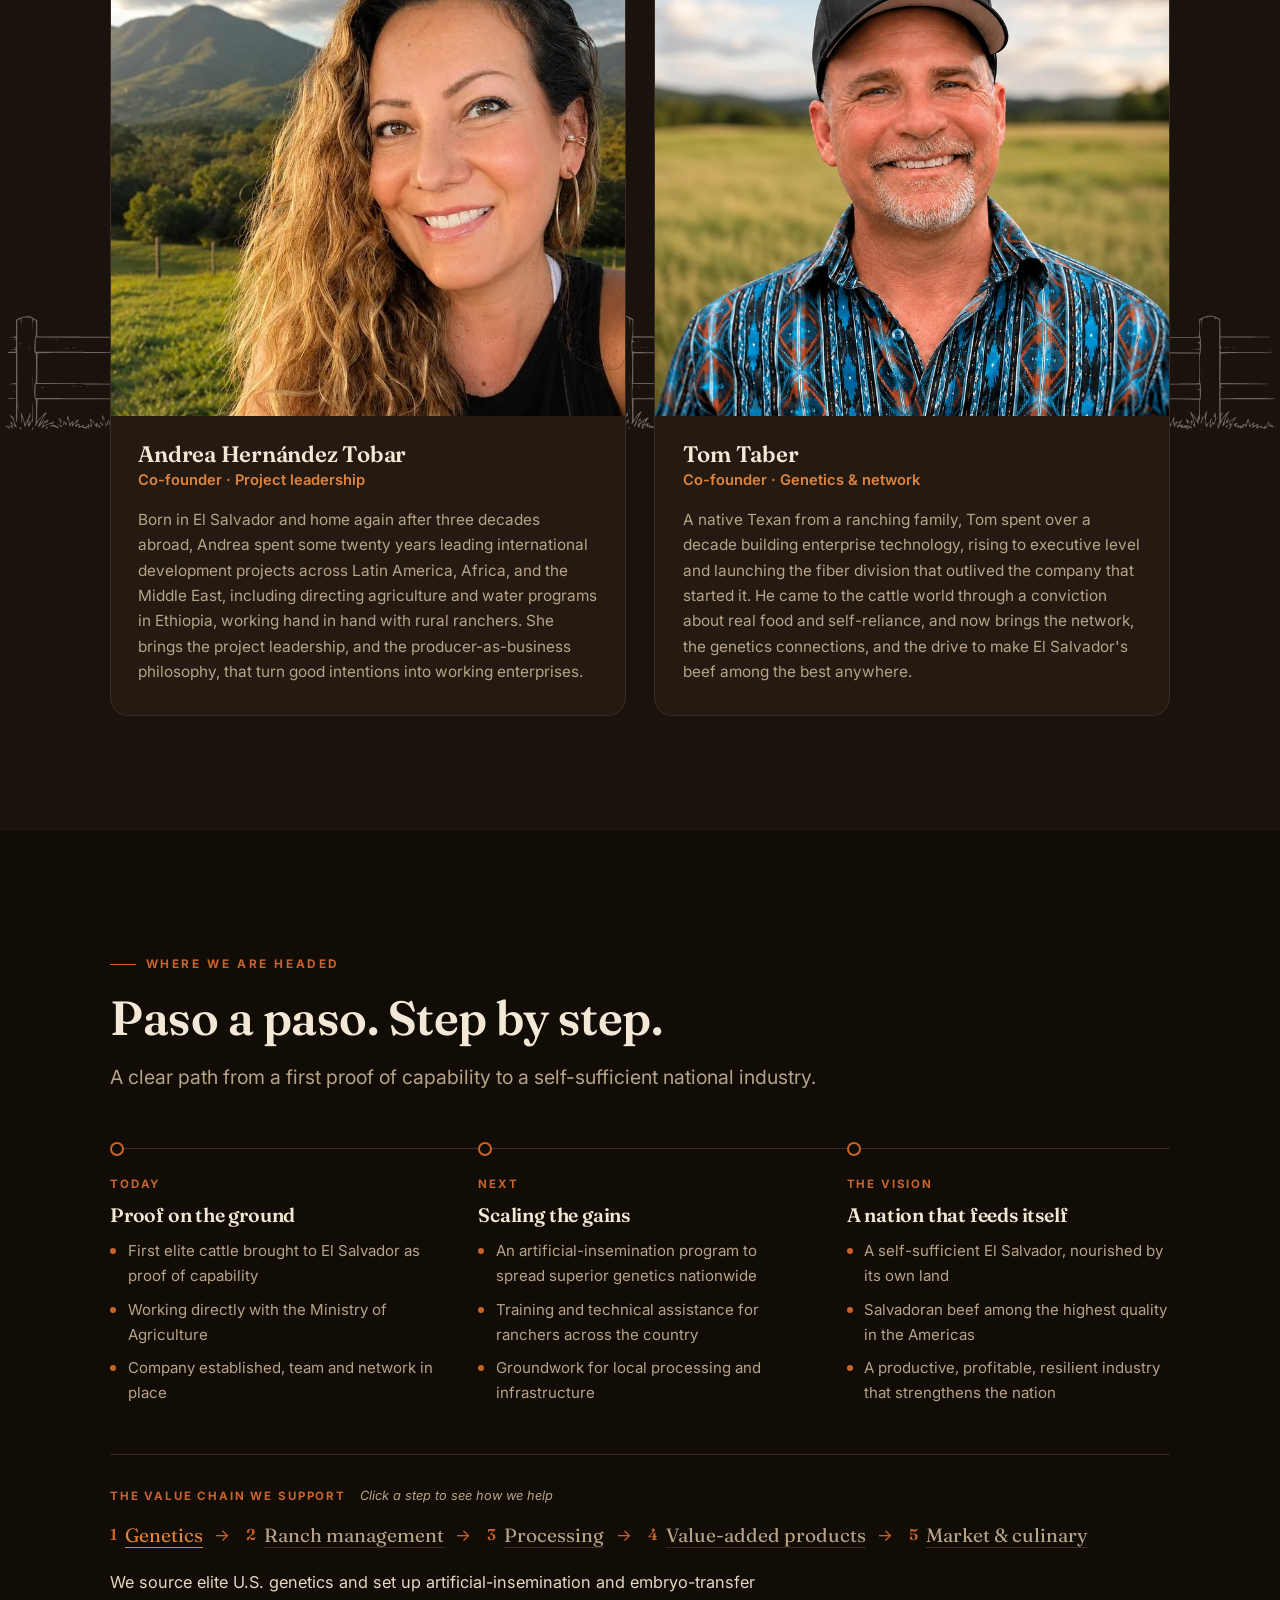
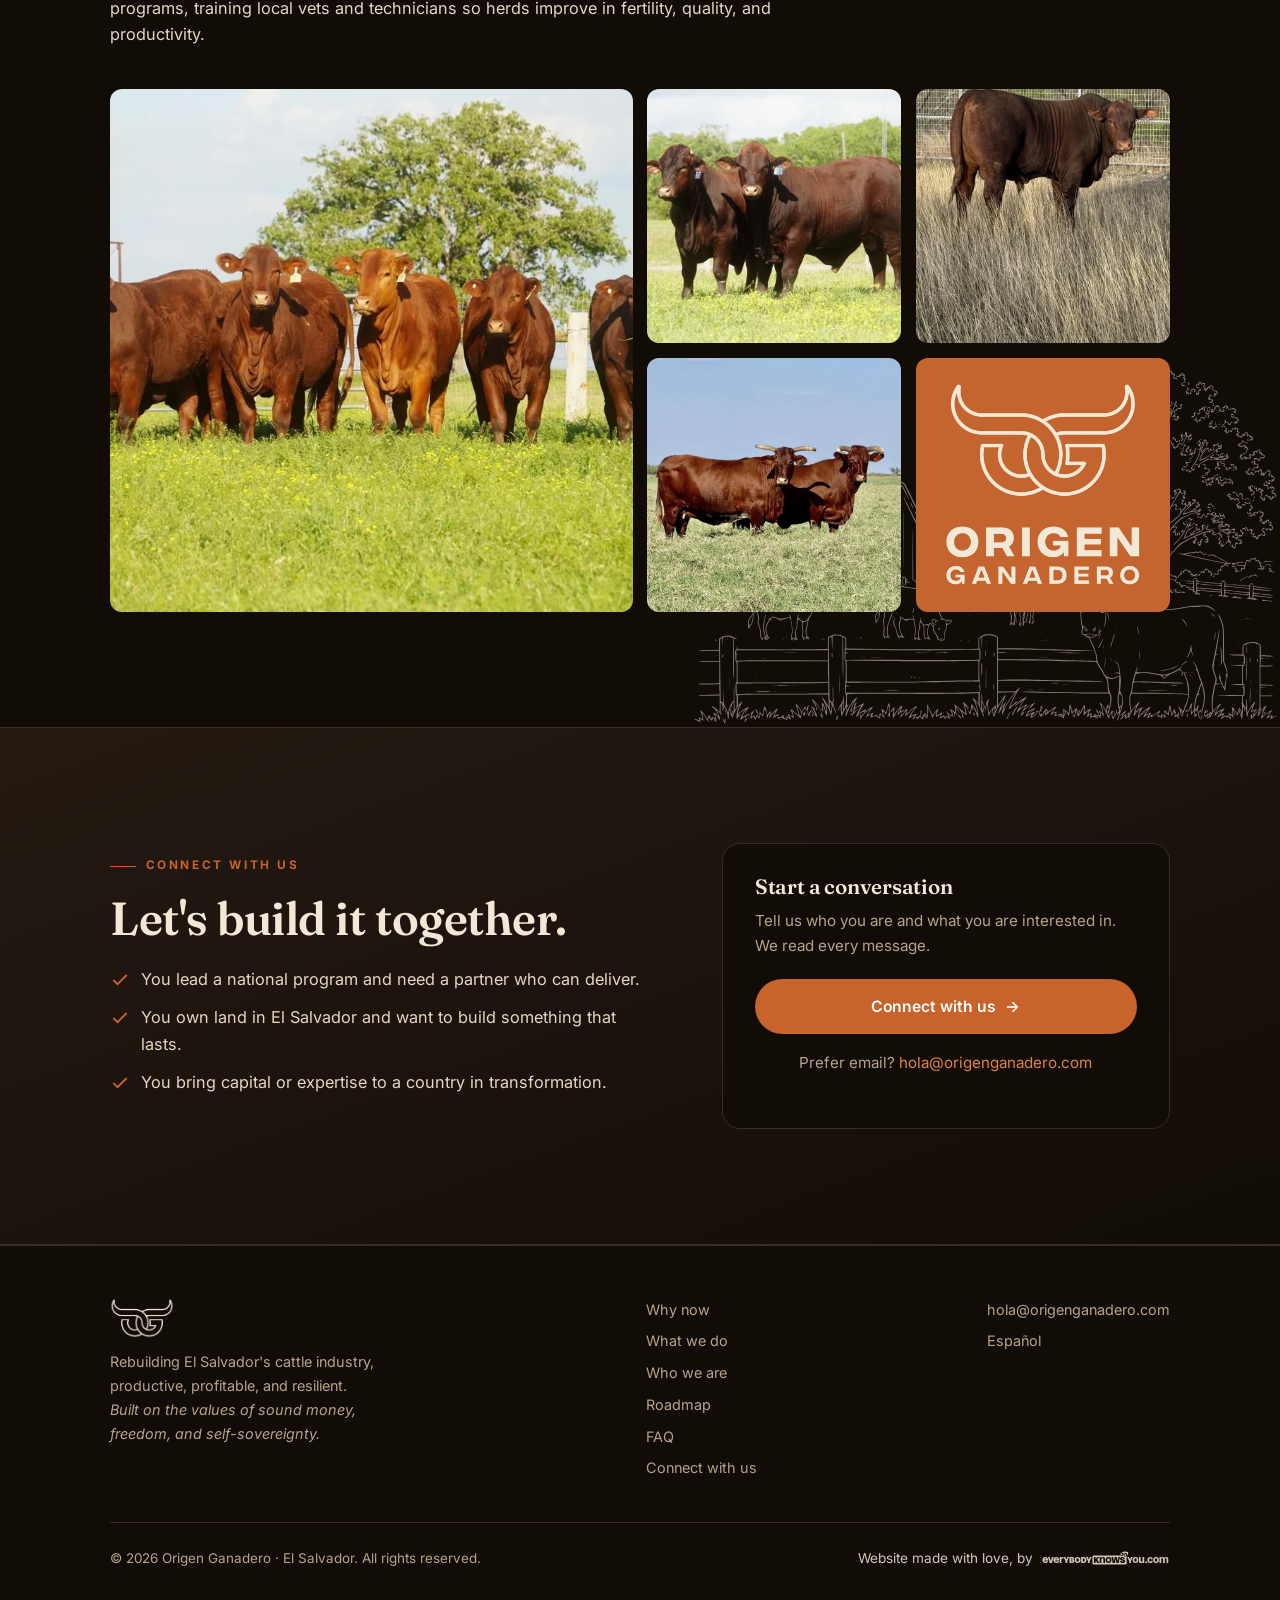
==== commit dd3f6660: "Connect buttons open the Google Form in a new tab (all pages, both langs) instead of scrolling to #c" ====
--- a/index.html
+++ b/index.html
@@ -303,7 +303,7 @@
     </nav>
     <div class="nav-right">
       <span class="lang"><span class="active">EN</span> · <a href="es/index.html">ES</a></span>
-      <a class="btn btn--primary" href="#connect">Connect with us</a>
+      <a class="btn btn--primary" href="https://forms.gle/GxcfXkXHnzgBjkZT9" target="_blank" rel="noopener">Connect with us</a>
       <button class="nav-toggle" aria-label="Open menu" aria-expanded="false">
         <svg viewBox="0 0 24 24" fill="none" stroke="currentColor" stroke-width="2"><line x1="3" y1="6" x2="21" y2="6"/><line x1="3" y1="12" x2="21" y2="12"/><line x1="3" y1="18" x2="21" y2="18"/></svg>
       </button>
@@ -327,7 +327,7 @@
       <h1>A stronger cattle industry for a stronger <span class="accent">nation</span>.</h1>
       <p class="hero__sub">We connect El Salvador's ranchers, institutions, and strategic partners with world-class genetics, deep industry expertise, and experienced program leadership to help transform the country's cattle industry into one that is more productive, profitable, and resilient.</p>
       <div class="hero__cta">
-        <a class="btn btn--primary" href="#connect">Connect with us <span class="arrow">→</span></a>
+        <a class="btn btn--primary" href="https://forms.gle/GxcfXkXHnzgBjkZT9" target="_blank" rel="noopener">Connect with us <span class="arrow">→</span></a>
         <a class="btn btn--ghost" href="#what">What we do</a>
       </div>
       <div class="hero__meta">
@@ -570,7 +570,7 @@
       <div class="cta__card reveal">
         <h3>Start a conversation</h3>
         <p>Tell us who you are and what you are interested in. We read every message.</p>
-        <a class="btn btn--primary" href="https://forms.gle/REPLACE-WITH-OG-FORM" target="_blank" rel="noopener">Connect with us <span class="arrow">→</span></a>
+        <a class="btn btn--primary" href="https://forms.gle/GxcfXkXHnzgBjkZT9" target="_blank" rel="noopener">Connect with us <span class="arrow">→</span></a>
         <p class="cta__note">Prefer email? <a href="mailto:hola@origenganadero.com">hola@origenganadero.com</a></p>
       </div>
     </div>
@@ -595,7 +595,7 @@
           <a href="#founders">Who we are</a>
           <a href="#roadmap">Roadmap</a>
       <a href="faq/index.html">FAQ</a>
-          <a href="#connect">Connect with us</a>
+          <a href="https://forms.gle/GxcfXkXHnzgBjkZT9" target="_blank" rel="noopener">Connect with us</a>
         </div>
       </div>
       <div class="footer-col">
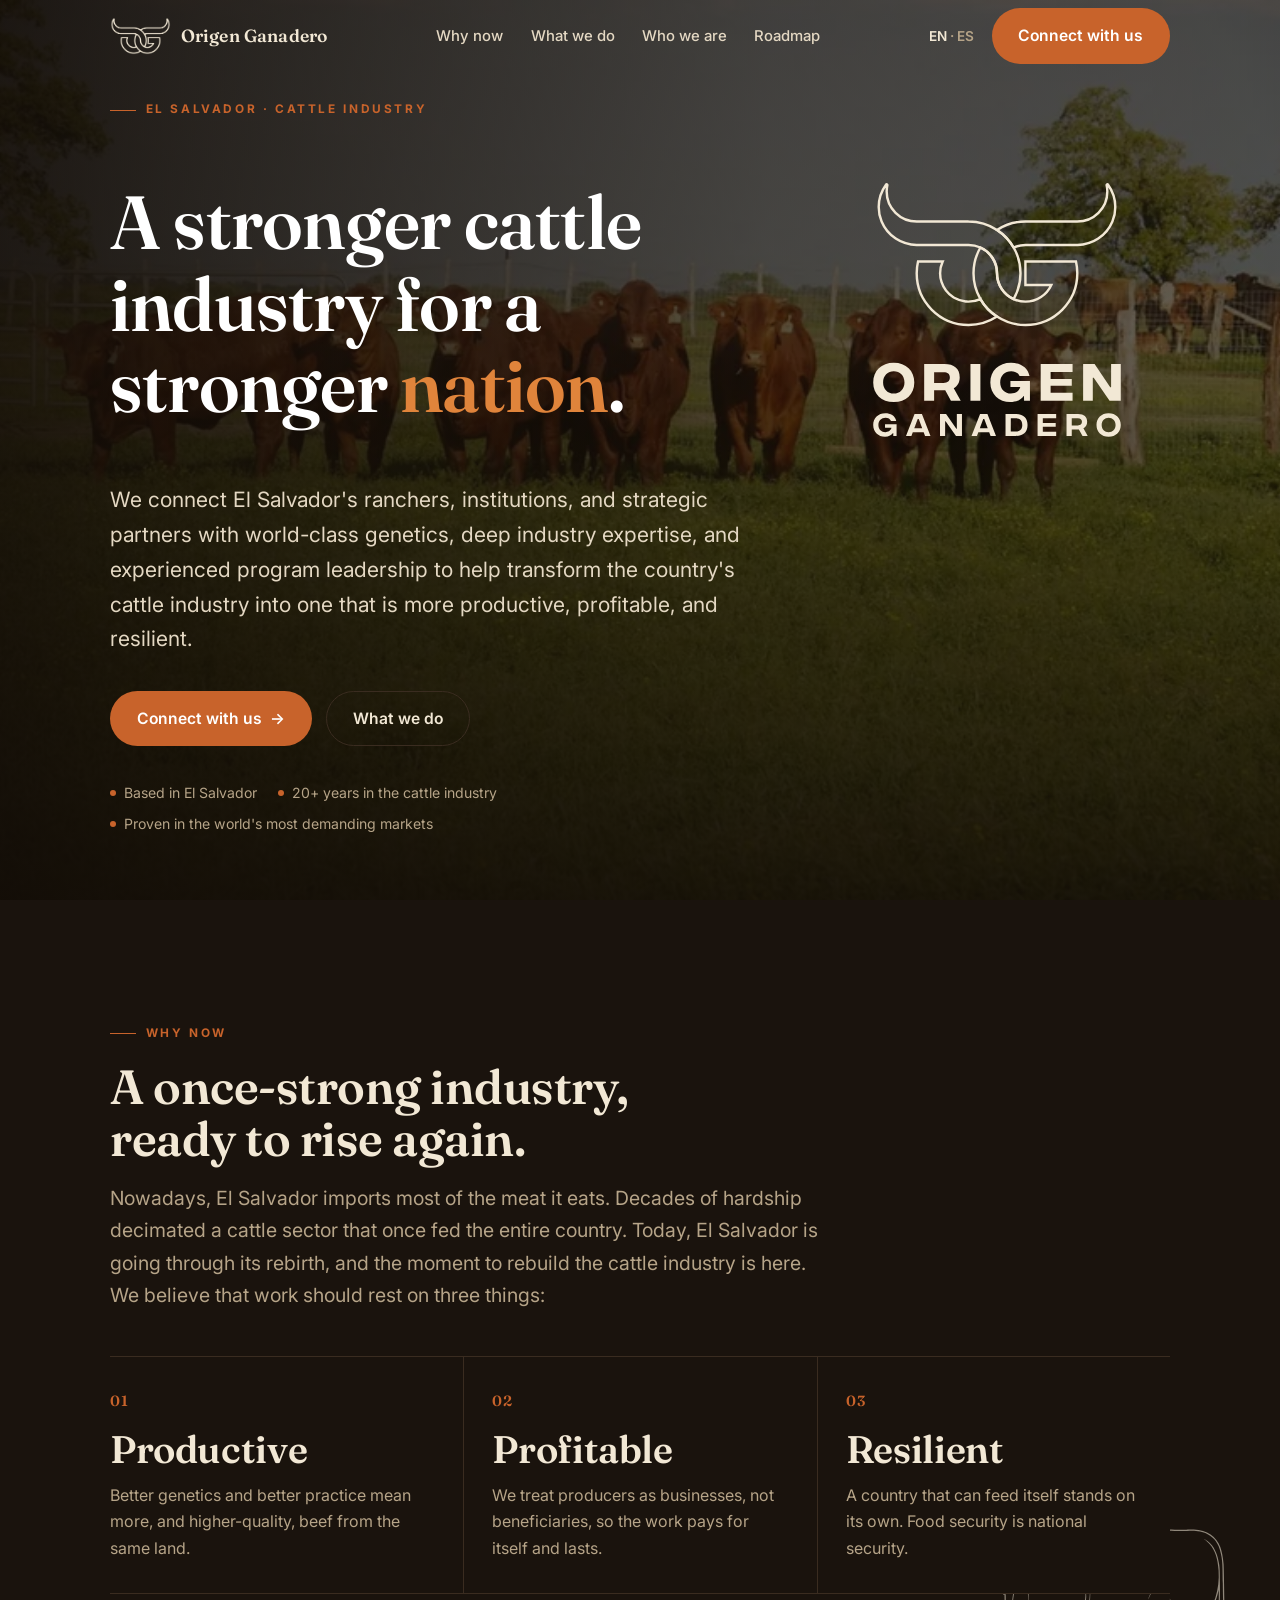
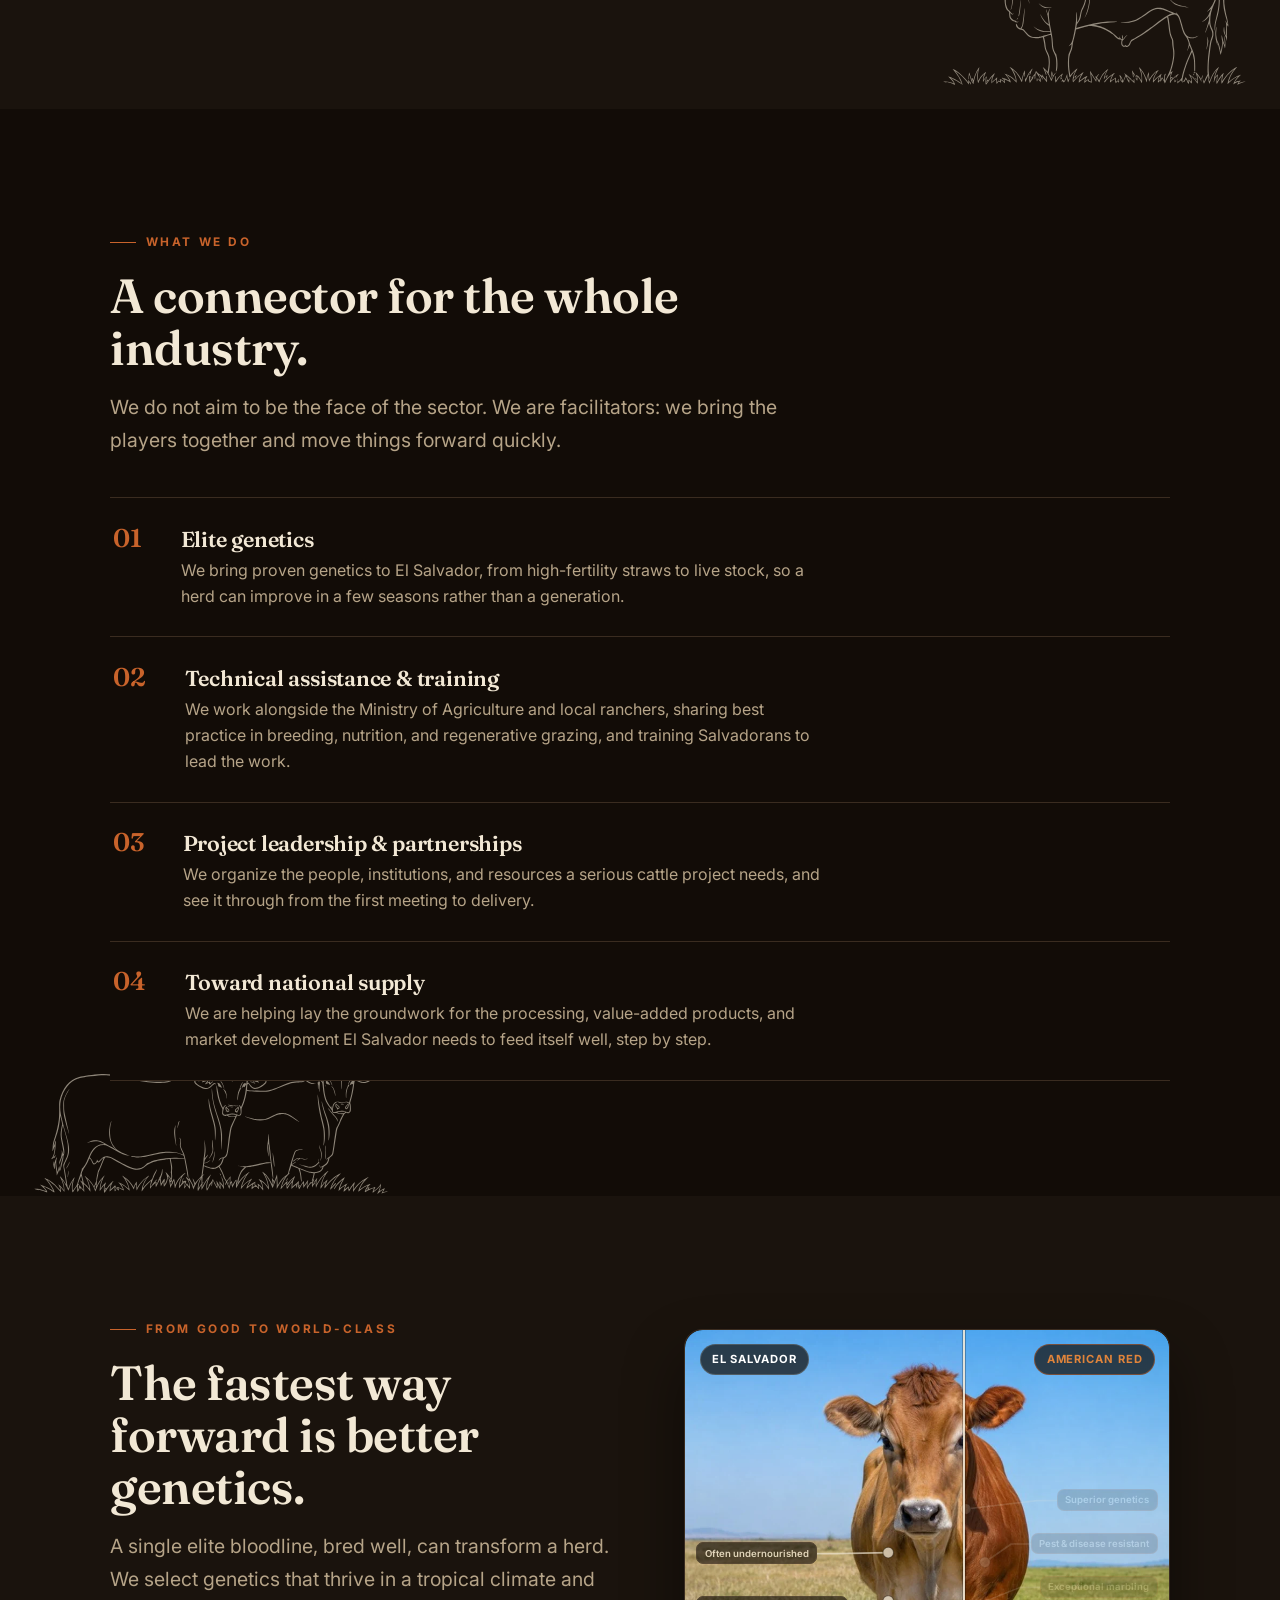
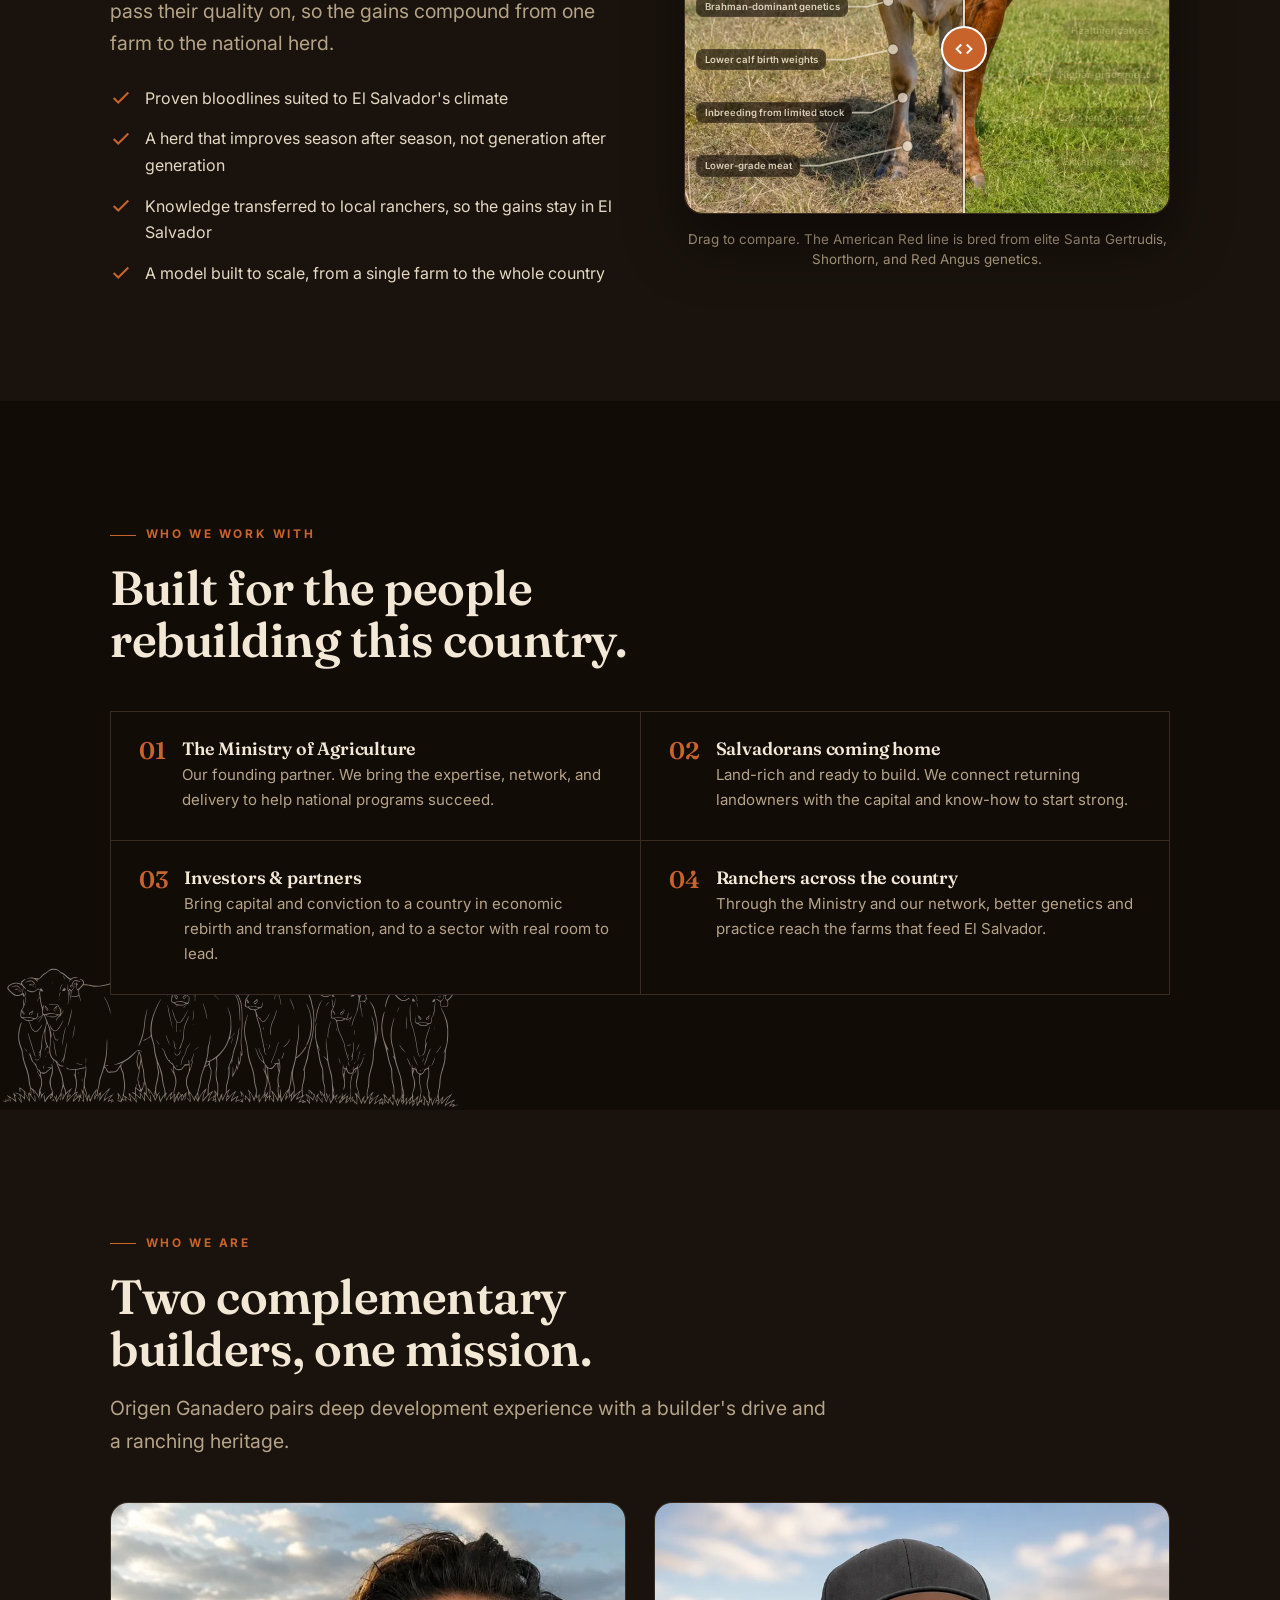
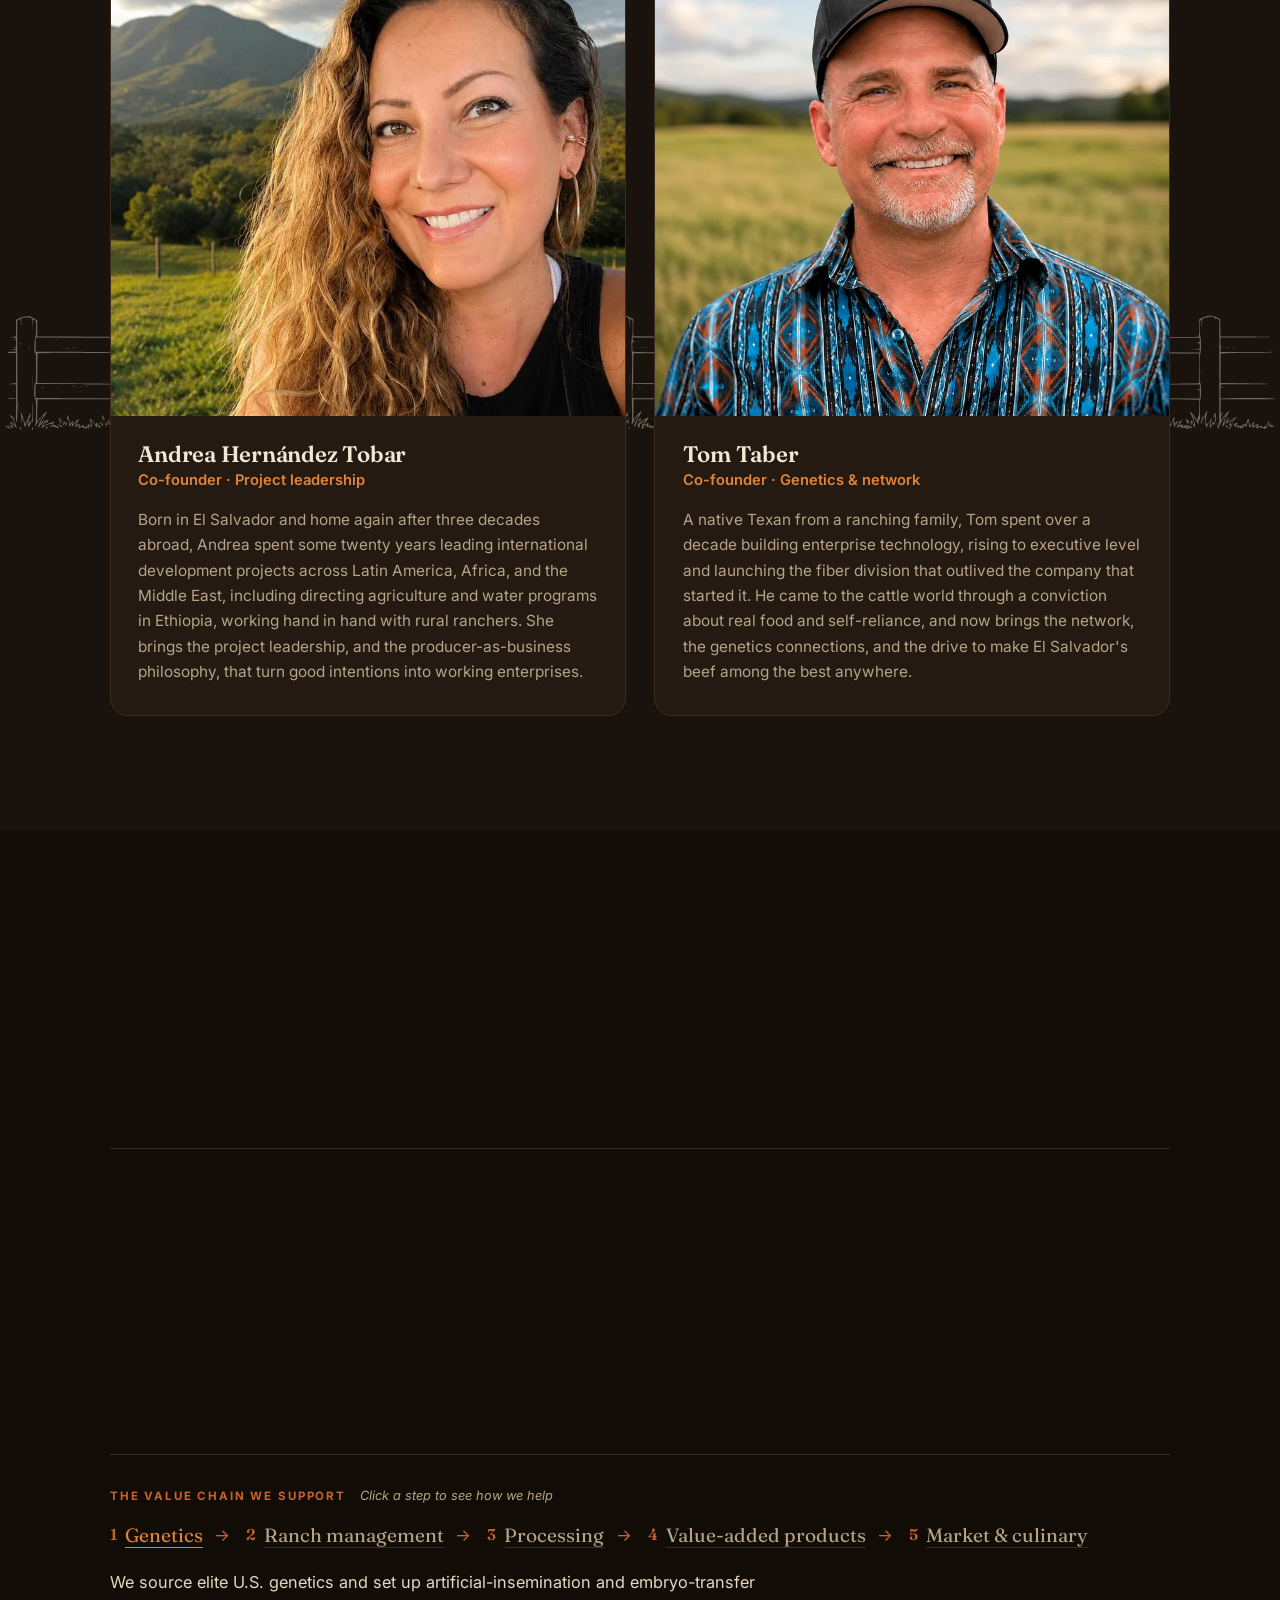
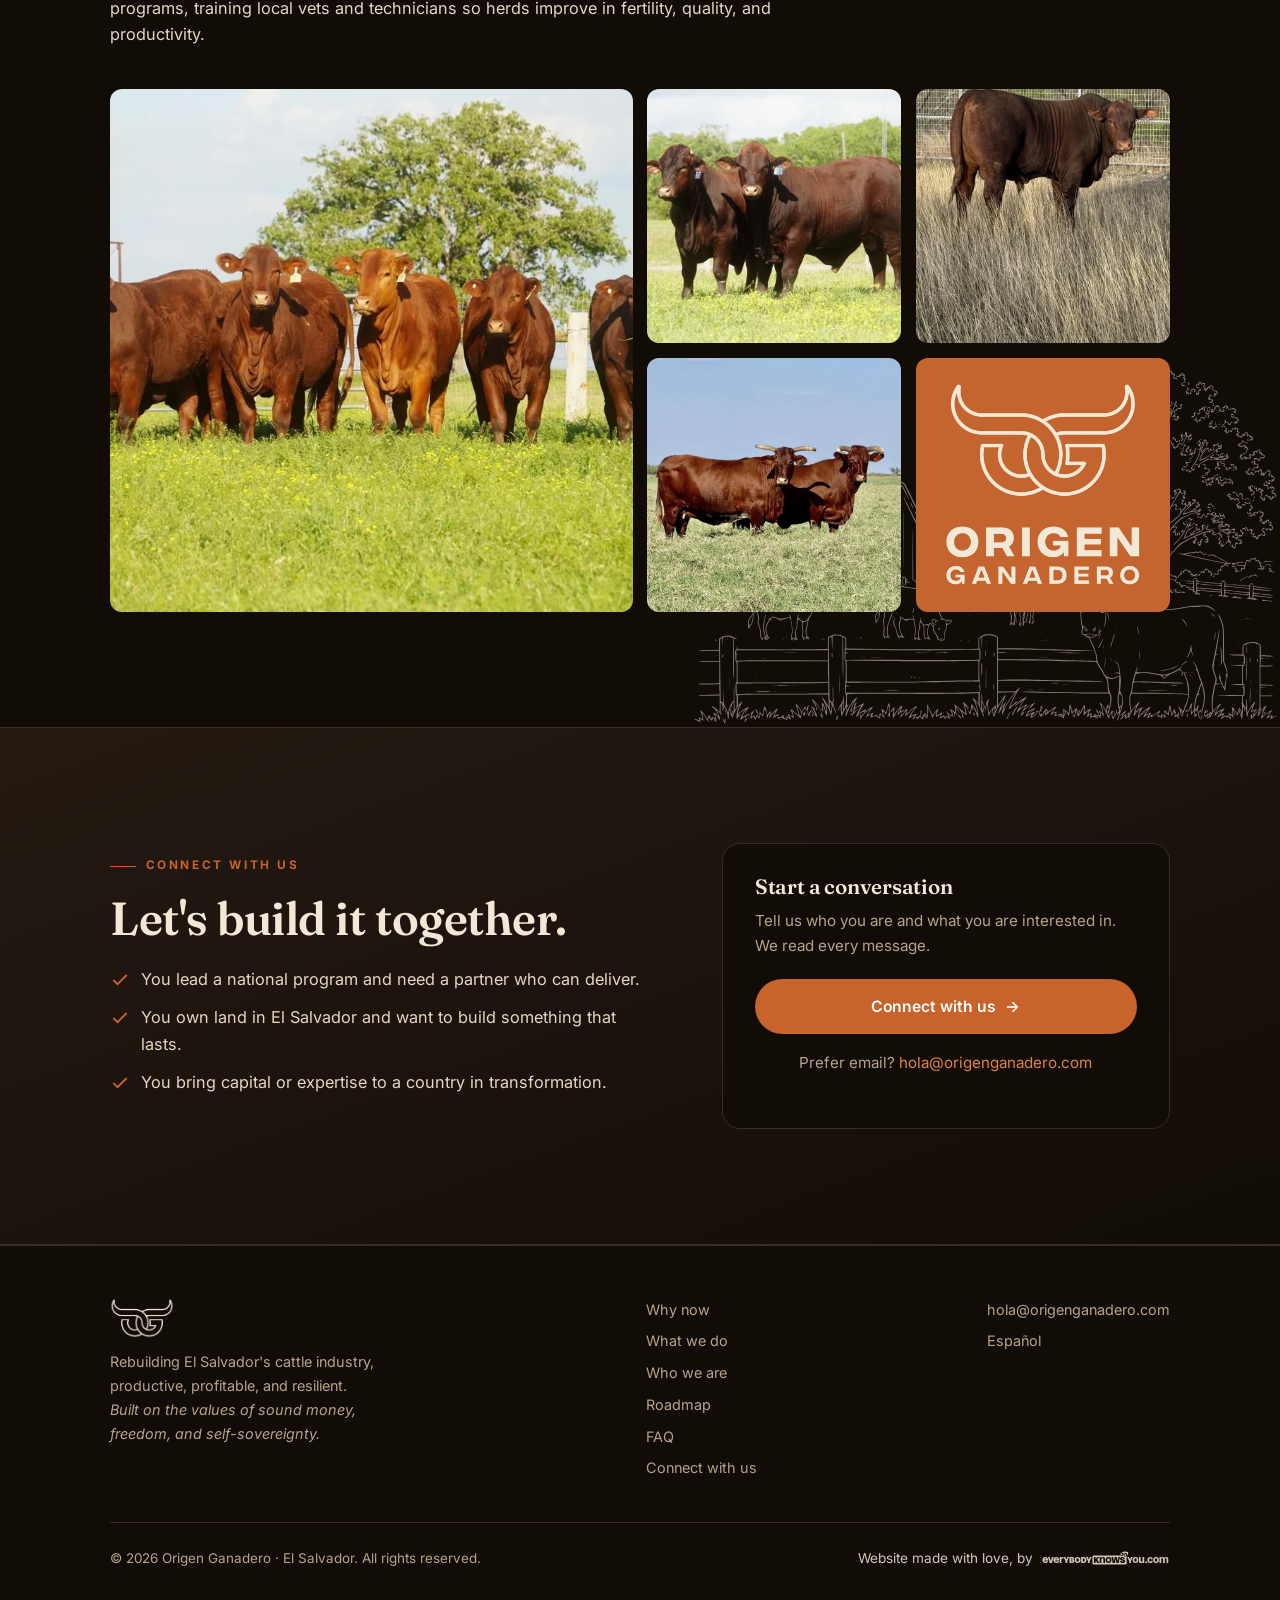
==== commit af86ee82: "Correct the Connect form link (all pages, both langs)" ====
--- a/index.html
+++ b/index.html
@@ -303,7 +303,7 @@
     </nav>
     <div class="nav-right">
       <span class="lang"><span class="active">EN</span> · <a href="es/index.html">ES</a></span>
-      <a class="btn btn--primary" href="https://forms.gle/GxcfXkXHnzgBjkZT9" target="_blank" rel="noopener">Connect with us</a>
+      <a class="btn btn--primary" href="https://forms.gle/qtm38CiH8gpXnsta9" target="_blank" rel="noopener">Connect with us</a>
       <button class="nav-toggle" aria-label="Open menu" aria-expanded="false">
         <svg viewBox="0 0 24 24" fill="none" stroke="currentColor" stroke-width="2"><line x1="3" y1="6" x2="21" y2="6"/><line x1="3" y1="12" x2="21" y2="12"/><line x1="3" y1="18" x2="21" y2="18"/></svg>
       </button>
@@ -327,7 +327,7 @@
       <h1>A stronger cattle industry for a stronger <span class="accent">nation</span>.</h1>
       <p class="hero__sub">We connect El Salvador's ranchers, institutions, and strategic partners with world-class genetics, deep industry expertise, and experienced program leadership to help transform the country's cattle industry into one that is more productive, profitable, and resilient.</p>
       <div class="hero__cta">
-        <a class="btn btn--primary" href="https://forms.gle/GxcfXkXHnzgBjkZT9" target="_blank" rel="noopener">Connect with us <span class="arrow">→</span></a>
+        <a class="btn btn--primary" href="https://forms.gle/qtm38CiH8gpXnsta9" target="_blank" rel="noopener">Connect with us <span class="arrow">→</span></a>
         <a class="btn btn--ghost" href="#what">What we do</a>
       </div>
       <div class="hero__meta">
@@ -570,7 +570,7 @@
       <div class="cta__card reveal">
         <h3>Start a conversation</h3>
         <p>Tell us who you are and what you are interested in. We read every message.</p>
-        <a class="btn btn--primary" href="https://forms.gle/GxcfXkXHnzgBjkZT9" target="_blank" rel="noopener">Connect with us <span class="arrow">→</span></a>
+        <a class="btn btn--primary" href="https://forms.gle/qtm38CiH8gpXnsta9" target="_blank" rel="noopener">Connect with us <span class="arrow">→</span></a>
         <p class="cta__note">Prefer email? <a href="mailto:hola@origenganadero.com">hola@origenganadero.com</a></p>
       </div>
     </div>
@@ -595,7 +595,7 @@
           <a href="#founders">Who we are</a>
           <a href="#roadmap">Roadmap</a>
       <a href="faq/index.html">FAQ</a>
-          <a href="https://forms.gle/GxcfXkXHnzgBjkZT9" target="_blank" rel="noopener">Connect with us</a>
+          <a href="https://forms.gle/qtm38CiH8gpXnsta9" target="_blank" rel="noopener">Connect with us</a>
         </div>
       </div>
       <div class="footer-col">
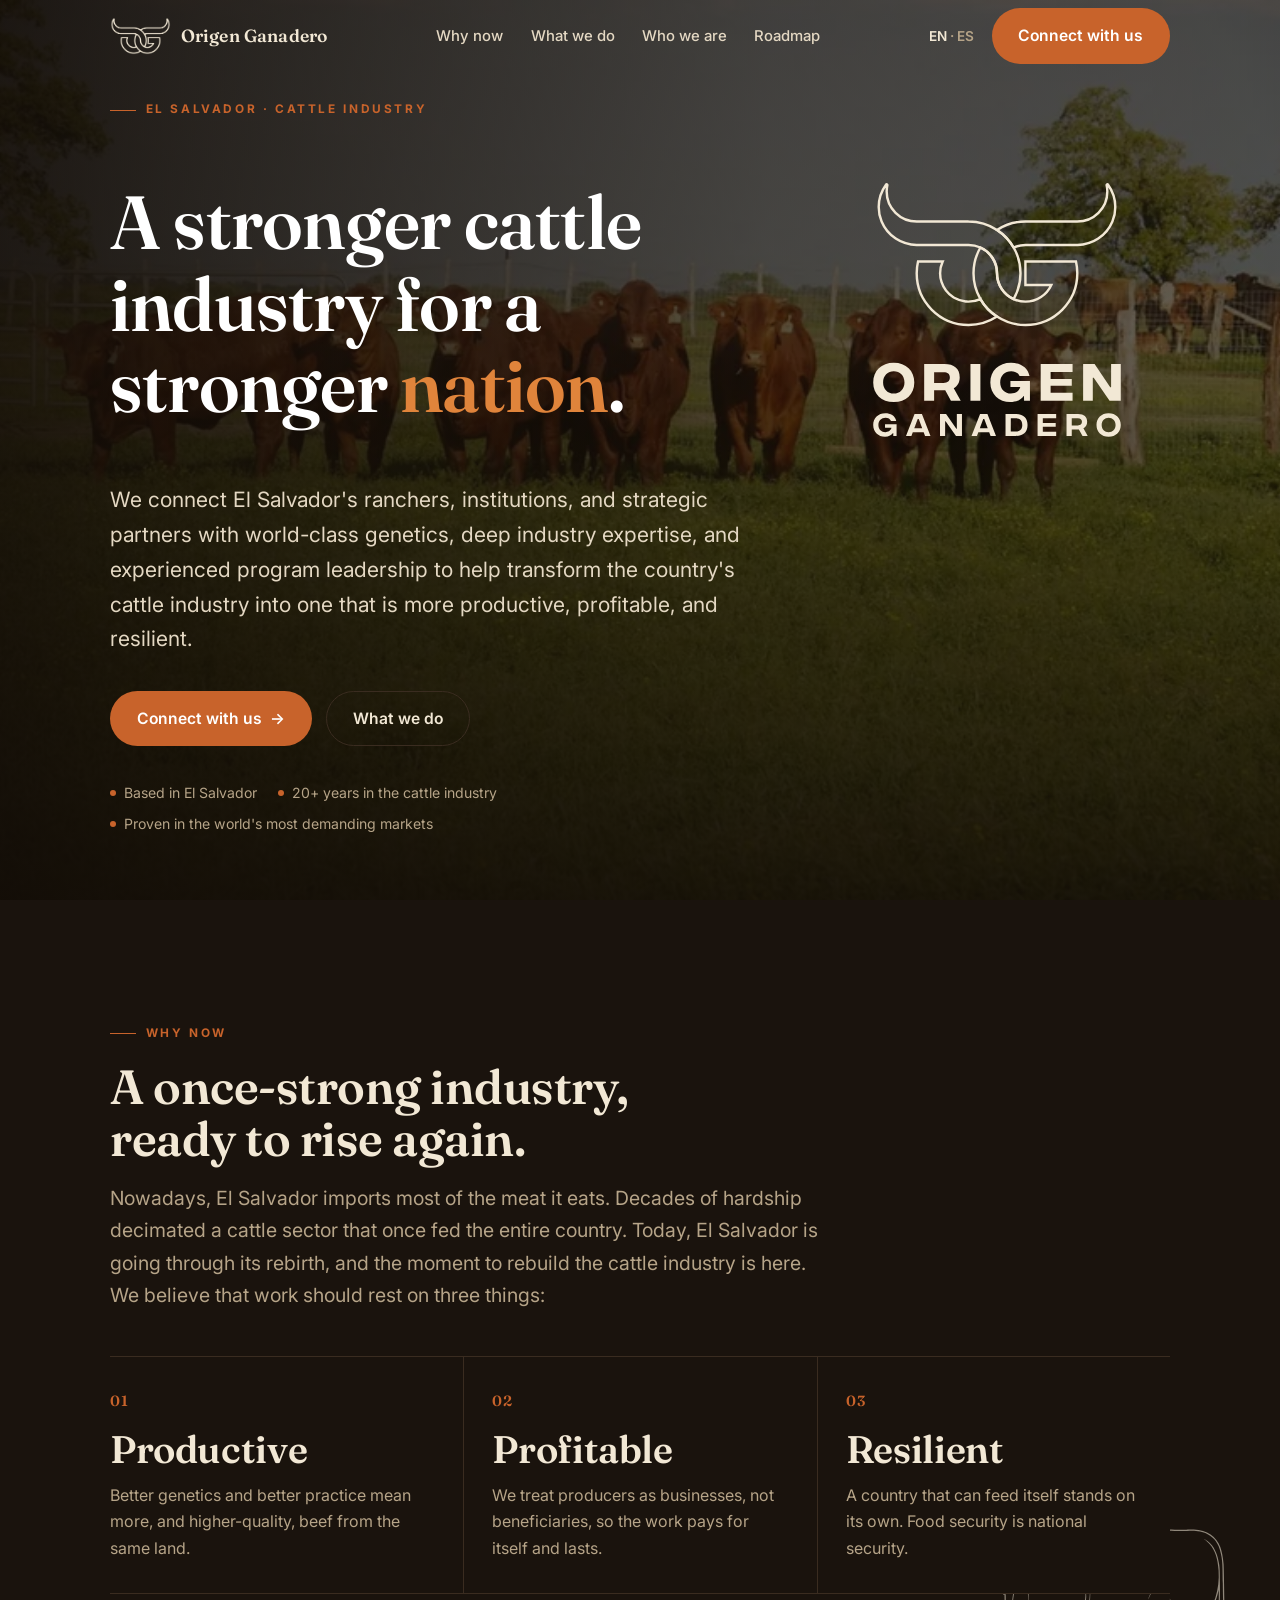
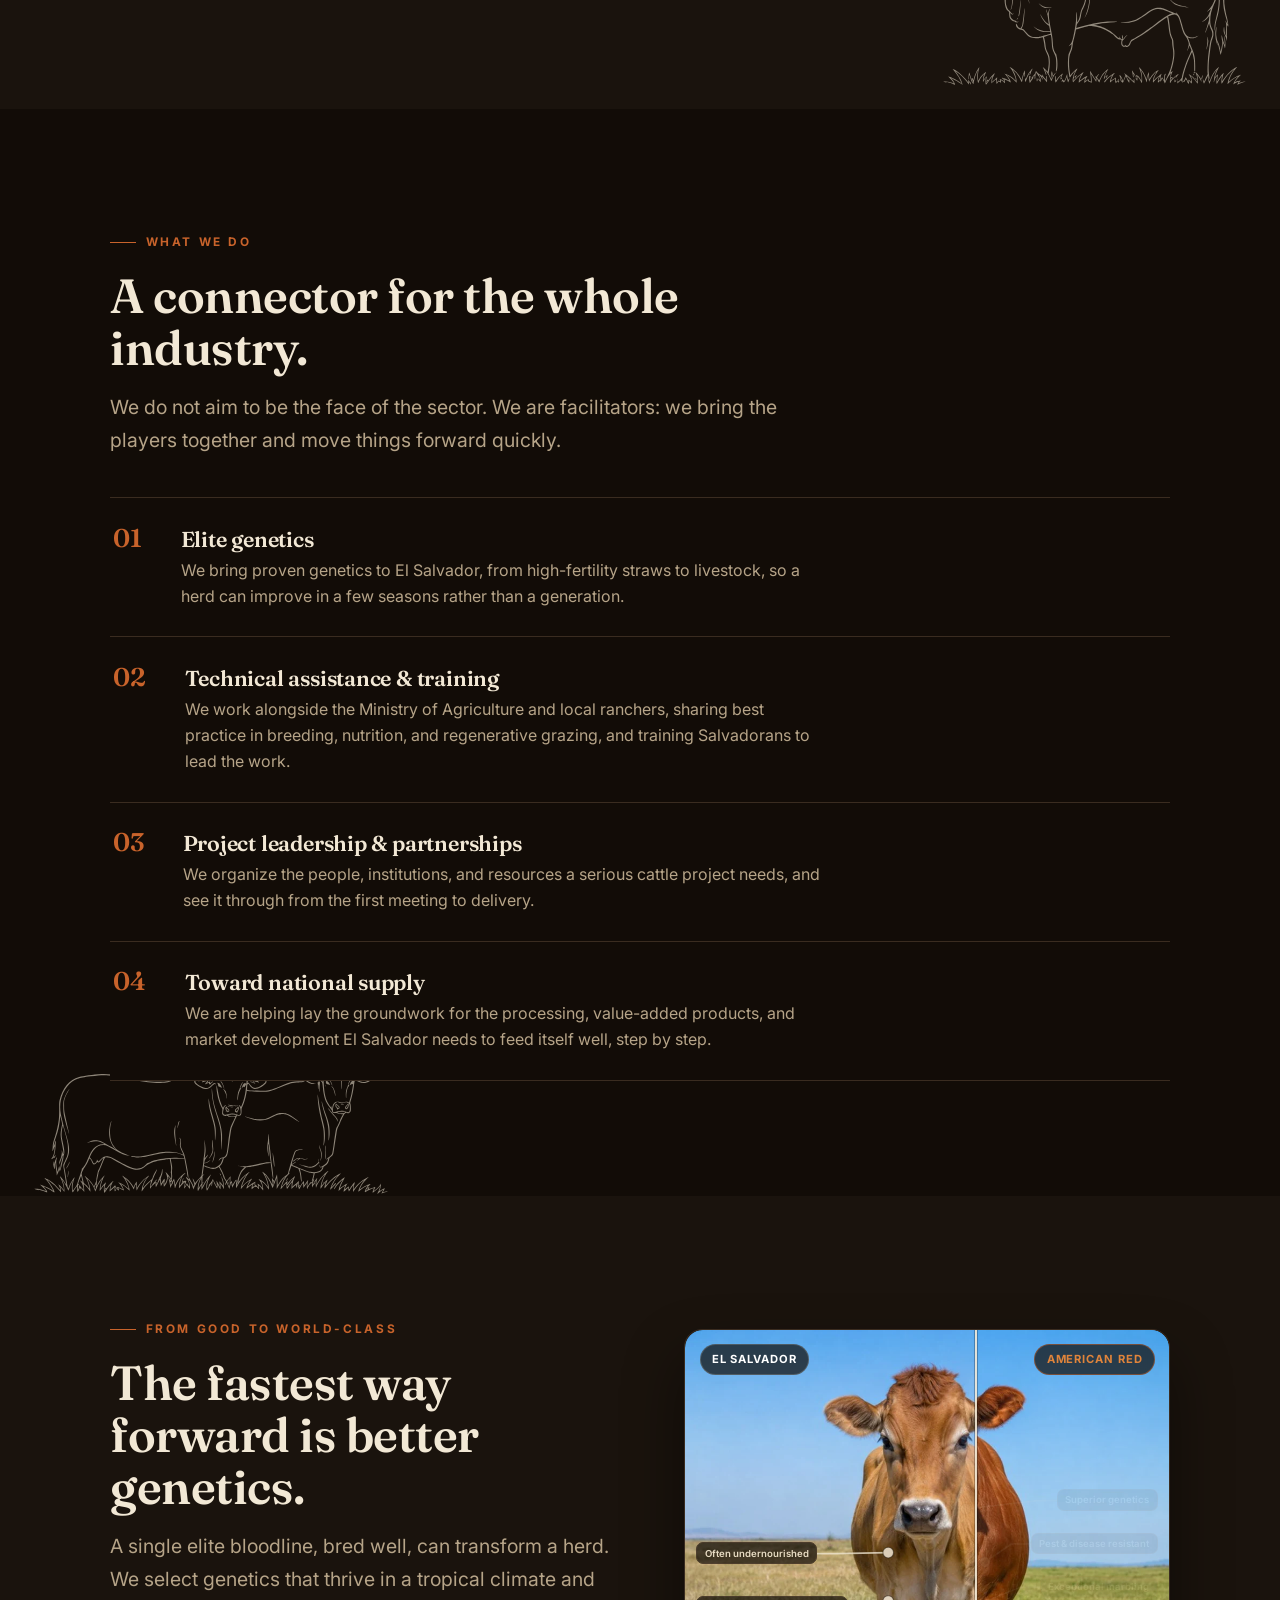
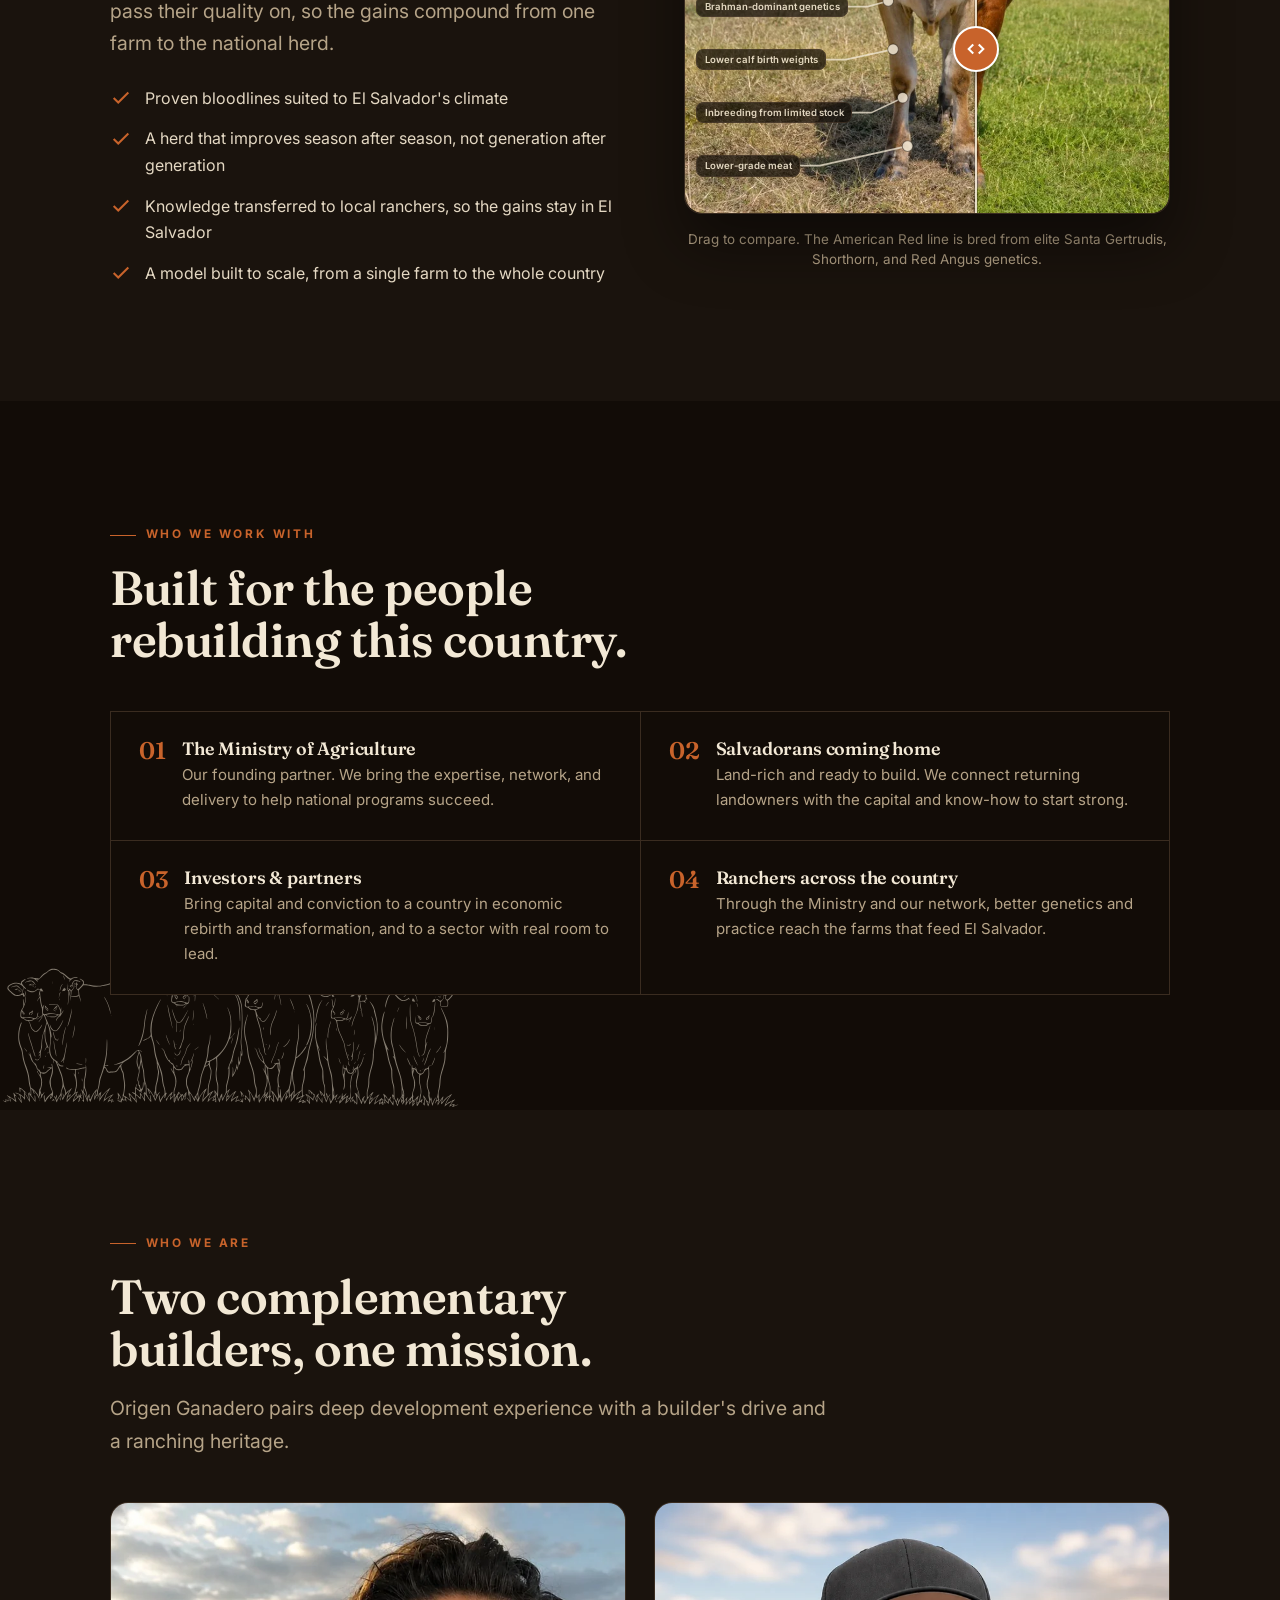
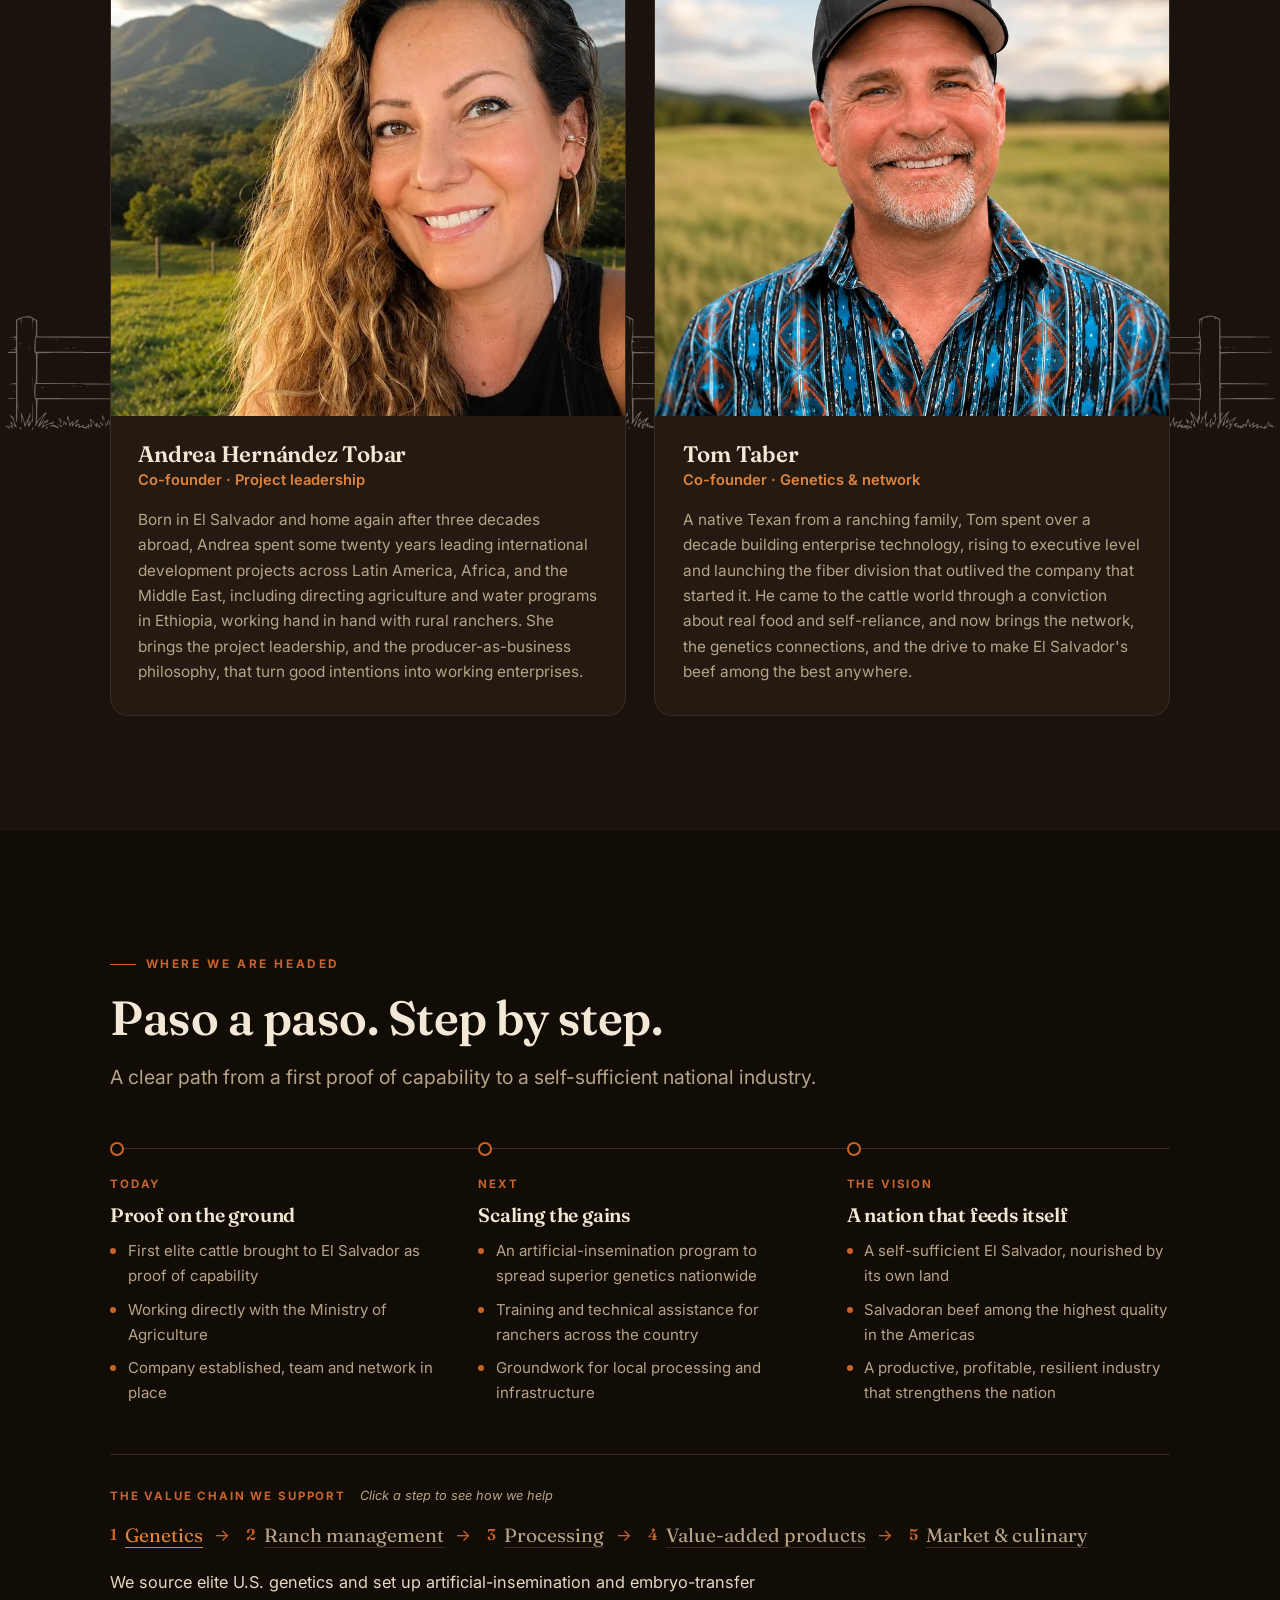
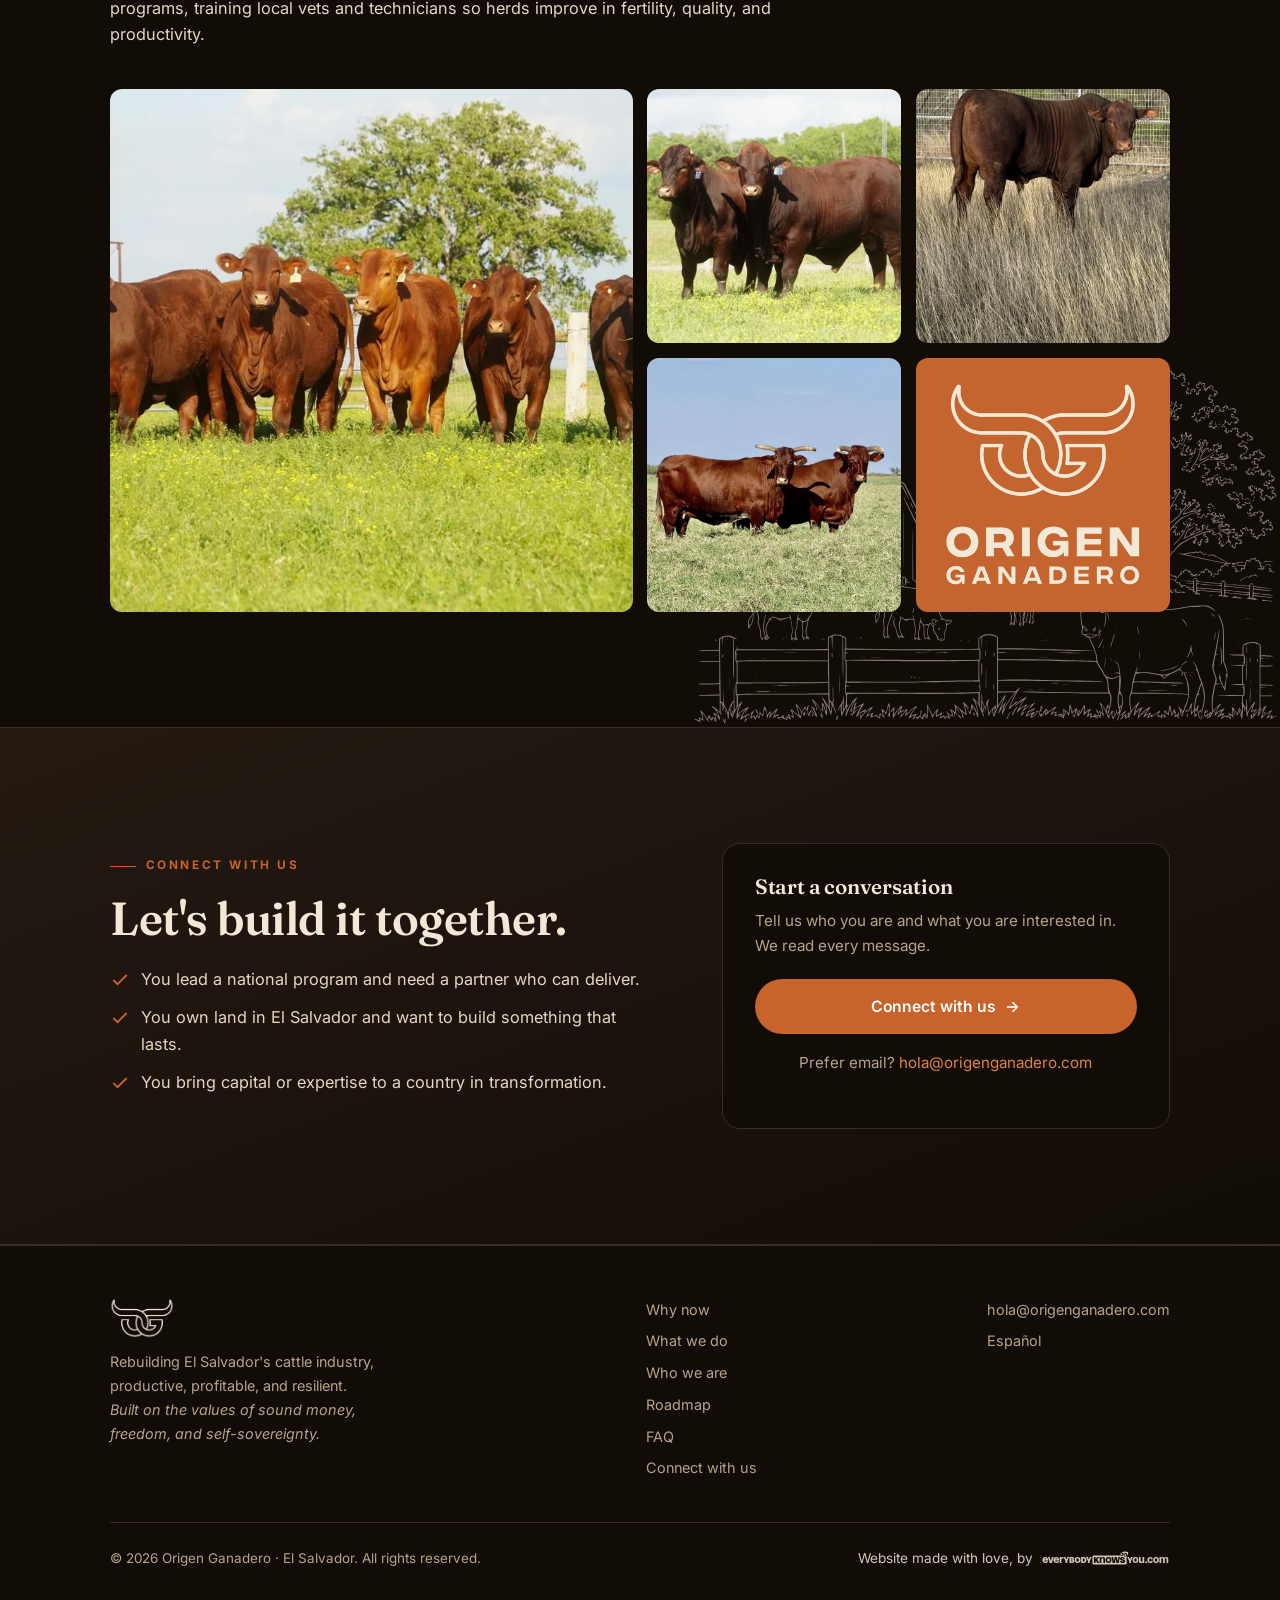
==== commit 2ac3daad: "Fix typo: 'live stock' -> 'livestock' in body copy and llms-full.txt" ====
--- a/index.html
+++ b/index.html
@@ -373,7 +373,7 @@
         <div class="card reveal">
           <span class="card__num">01</span>
           <h3>Elite genetics</h3>
-          <p>We bring proven genetics to El Salvador, from high-fertility straws to live stock, so a herd can improve in a few seasons rather than a generation.</p>
+          <p>We bring proven genetics to El Salvador, from high-fertility straws to livestock, so a herd can improve in a few seasons rather than a generation.</p>
         </div>
         <div class="card reveal">
           <span class="card__num">02</span>
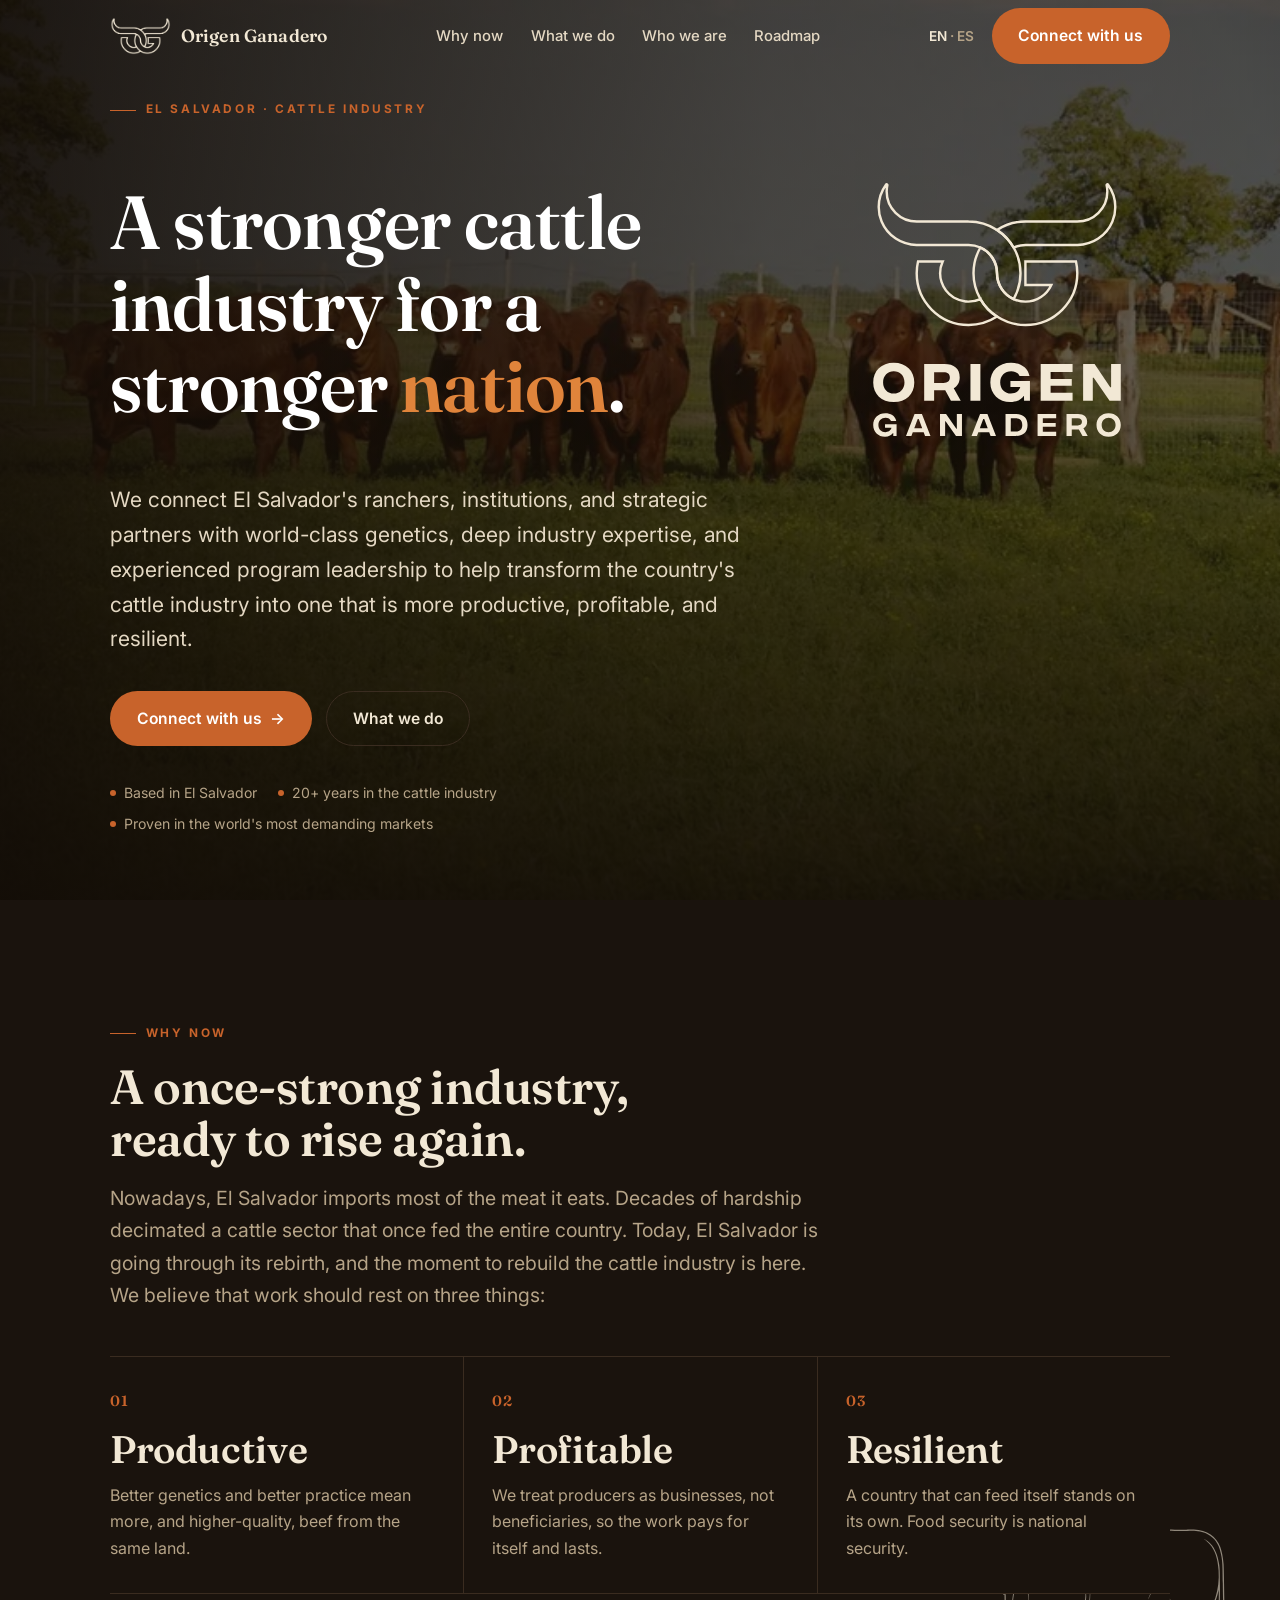
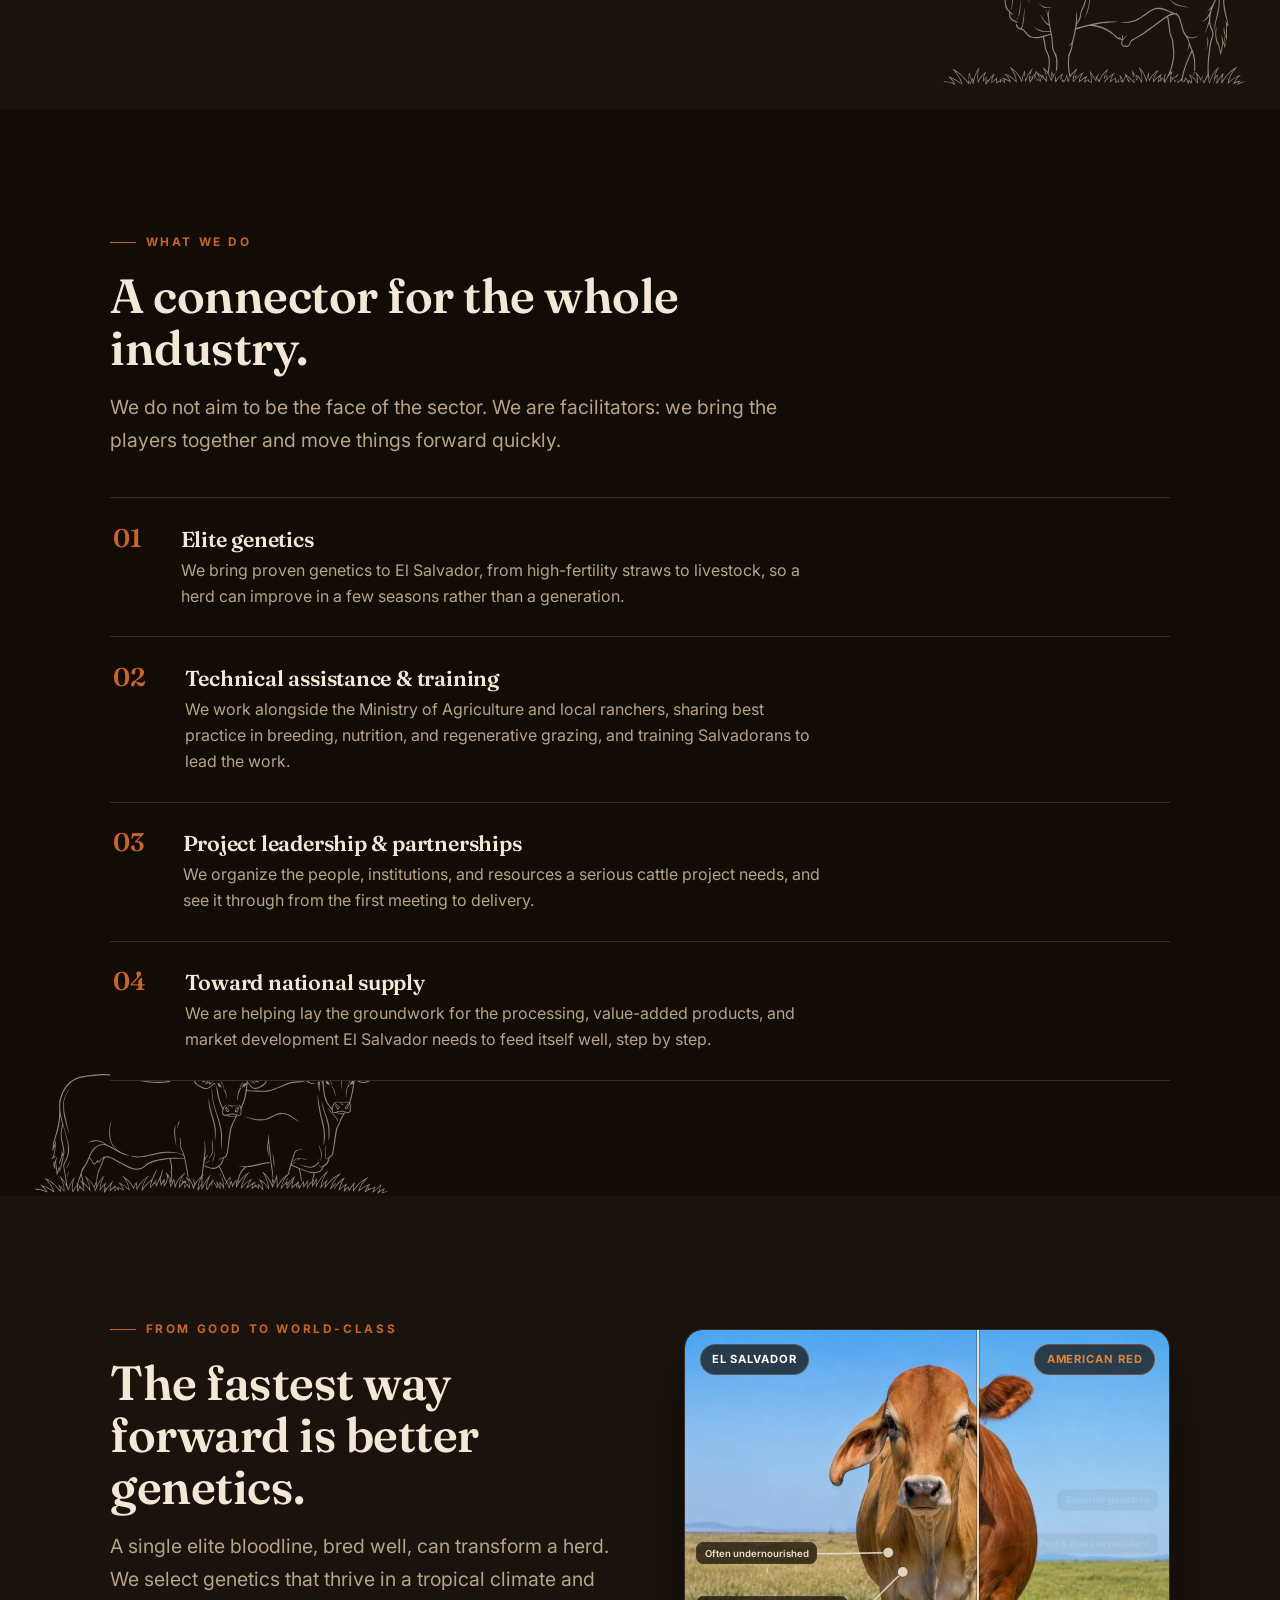
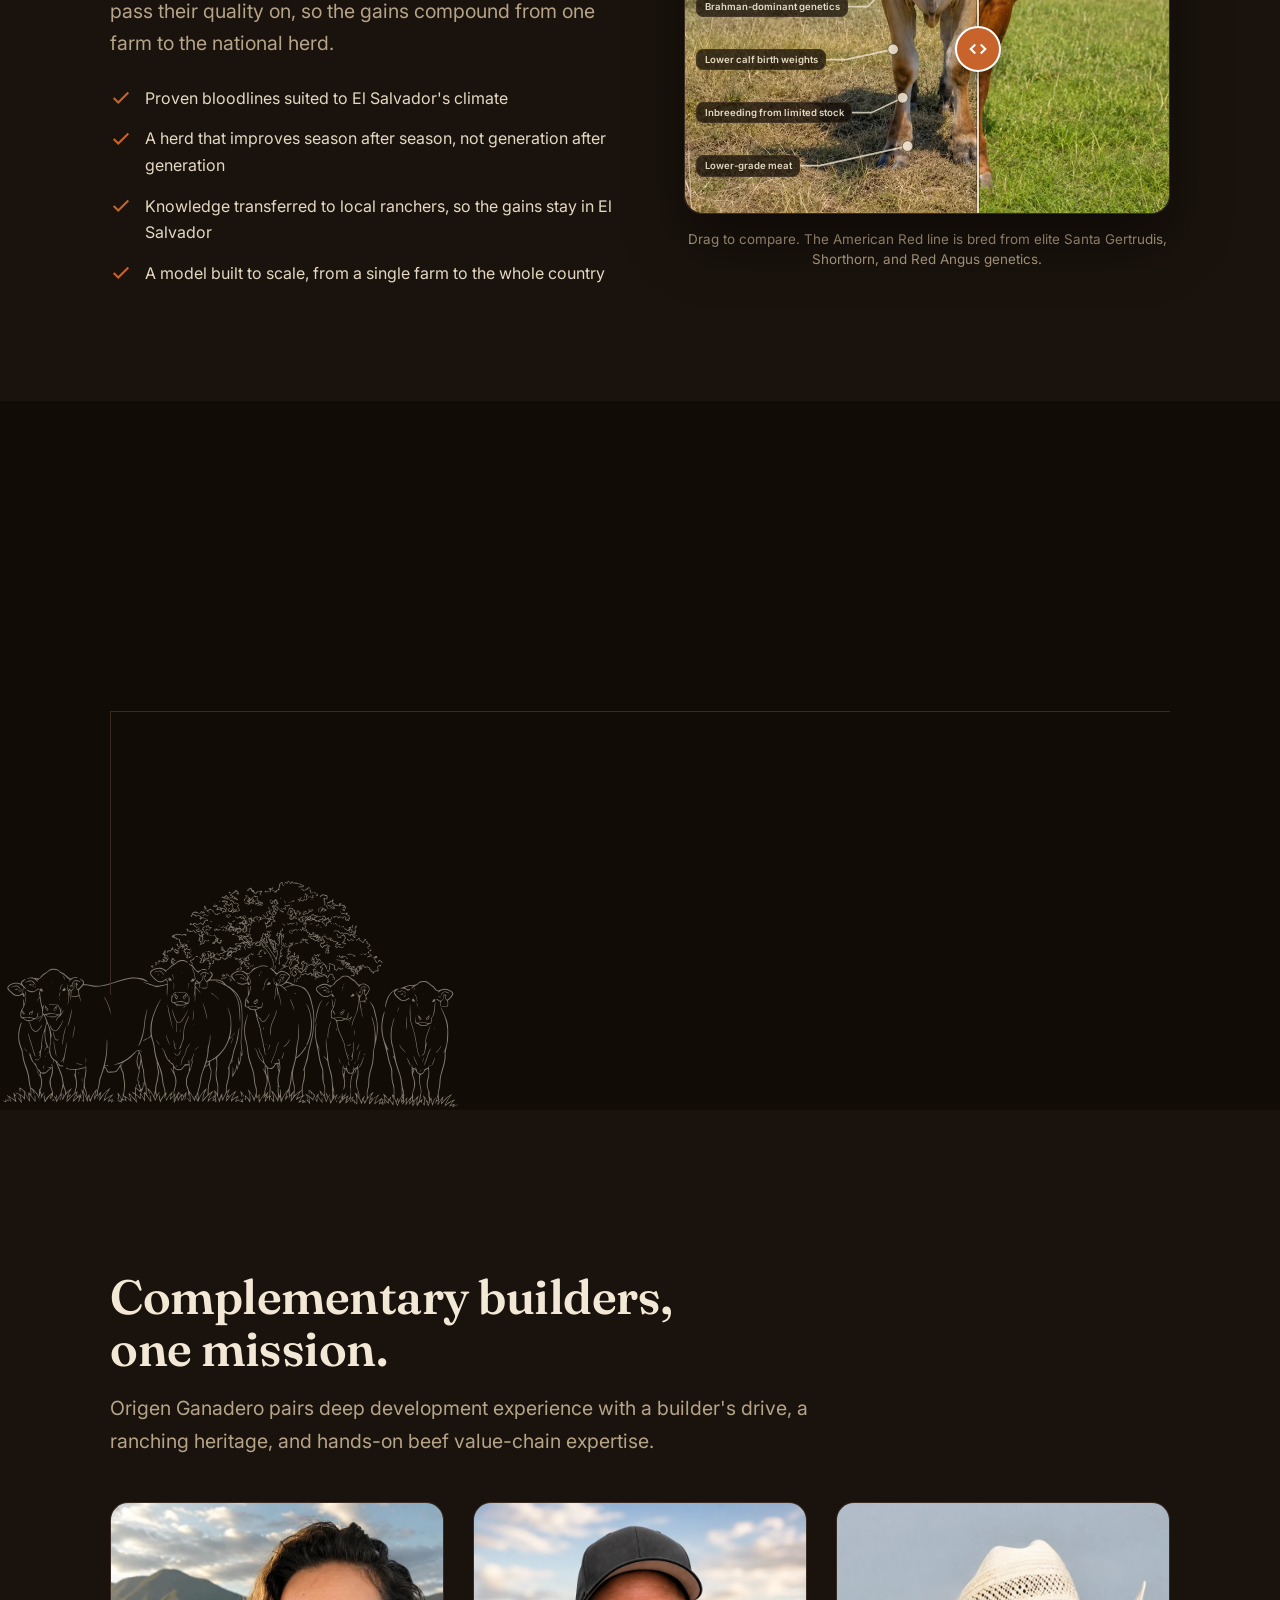
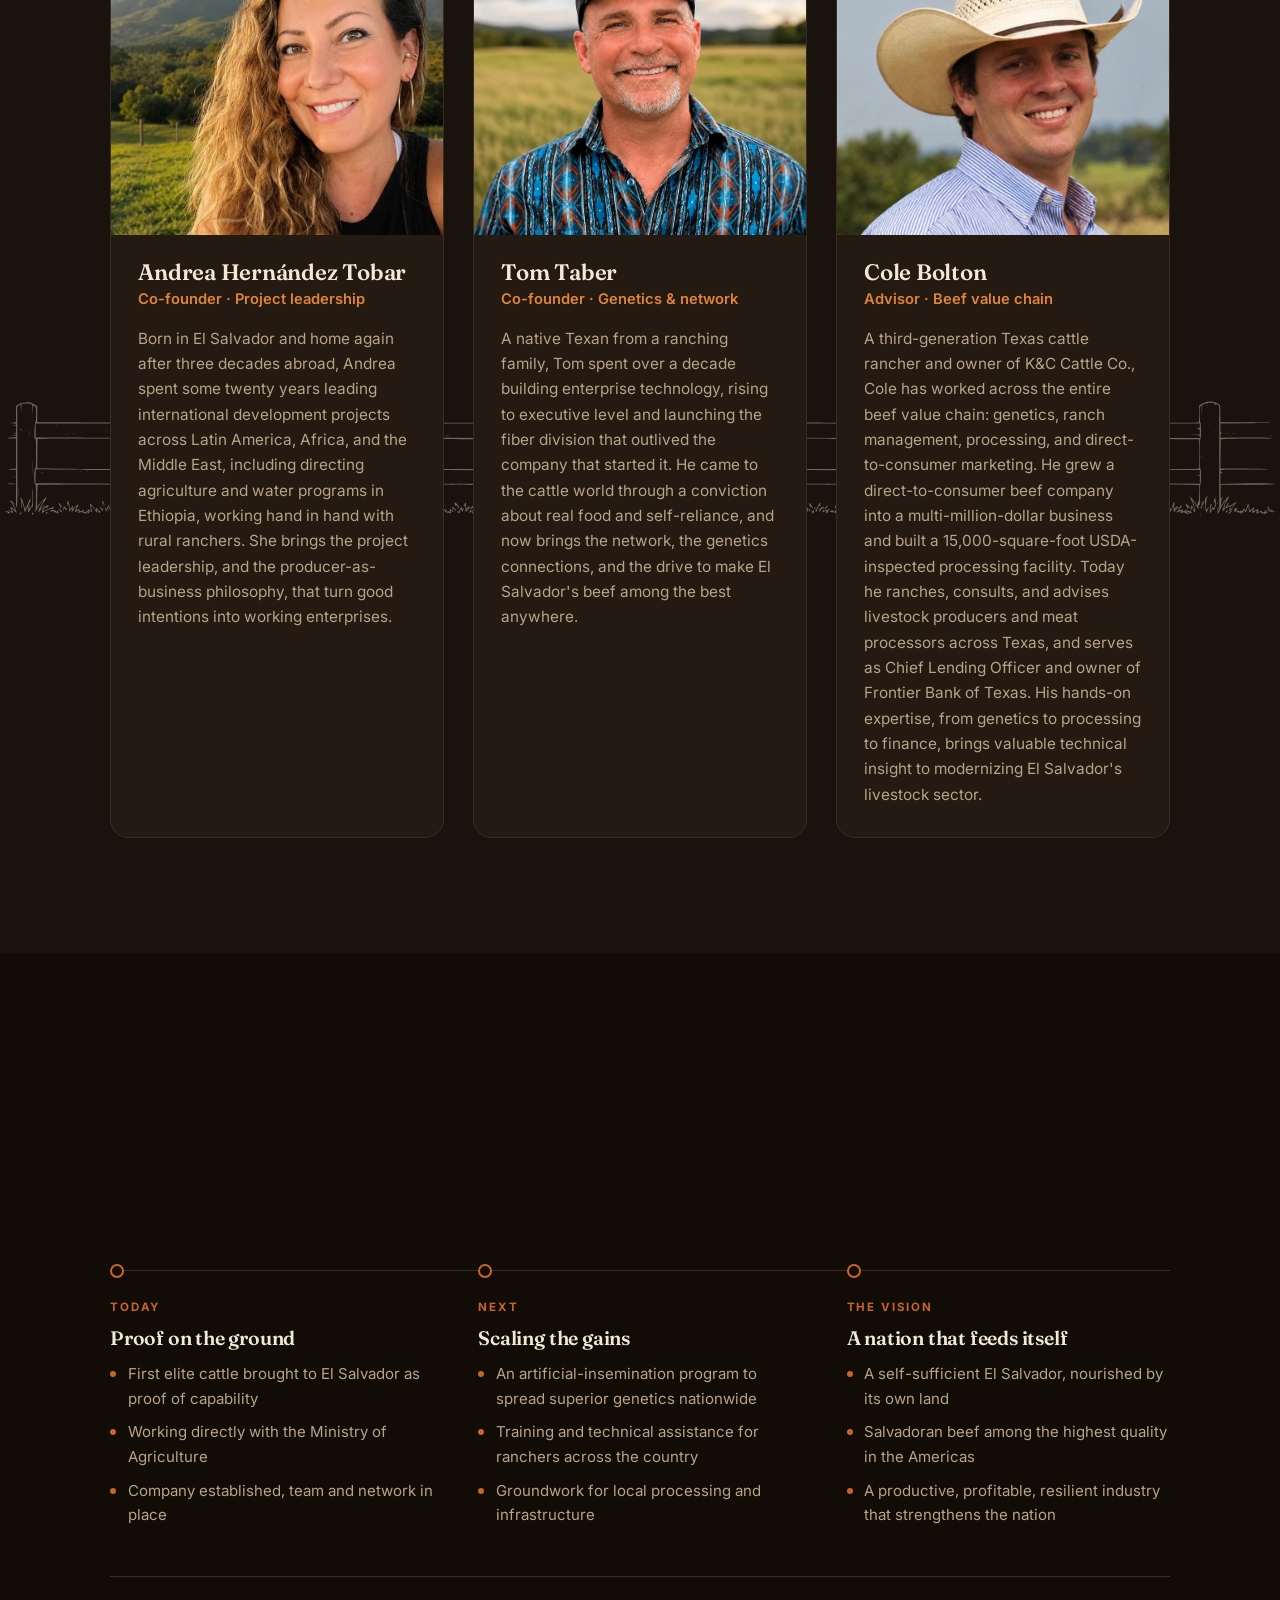
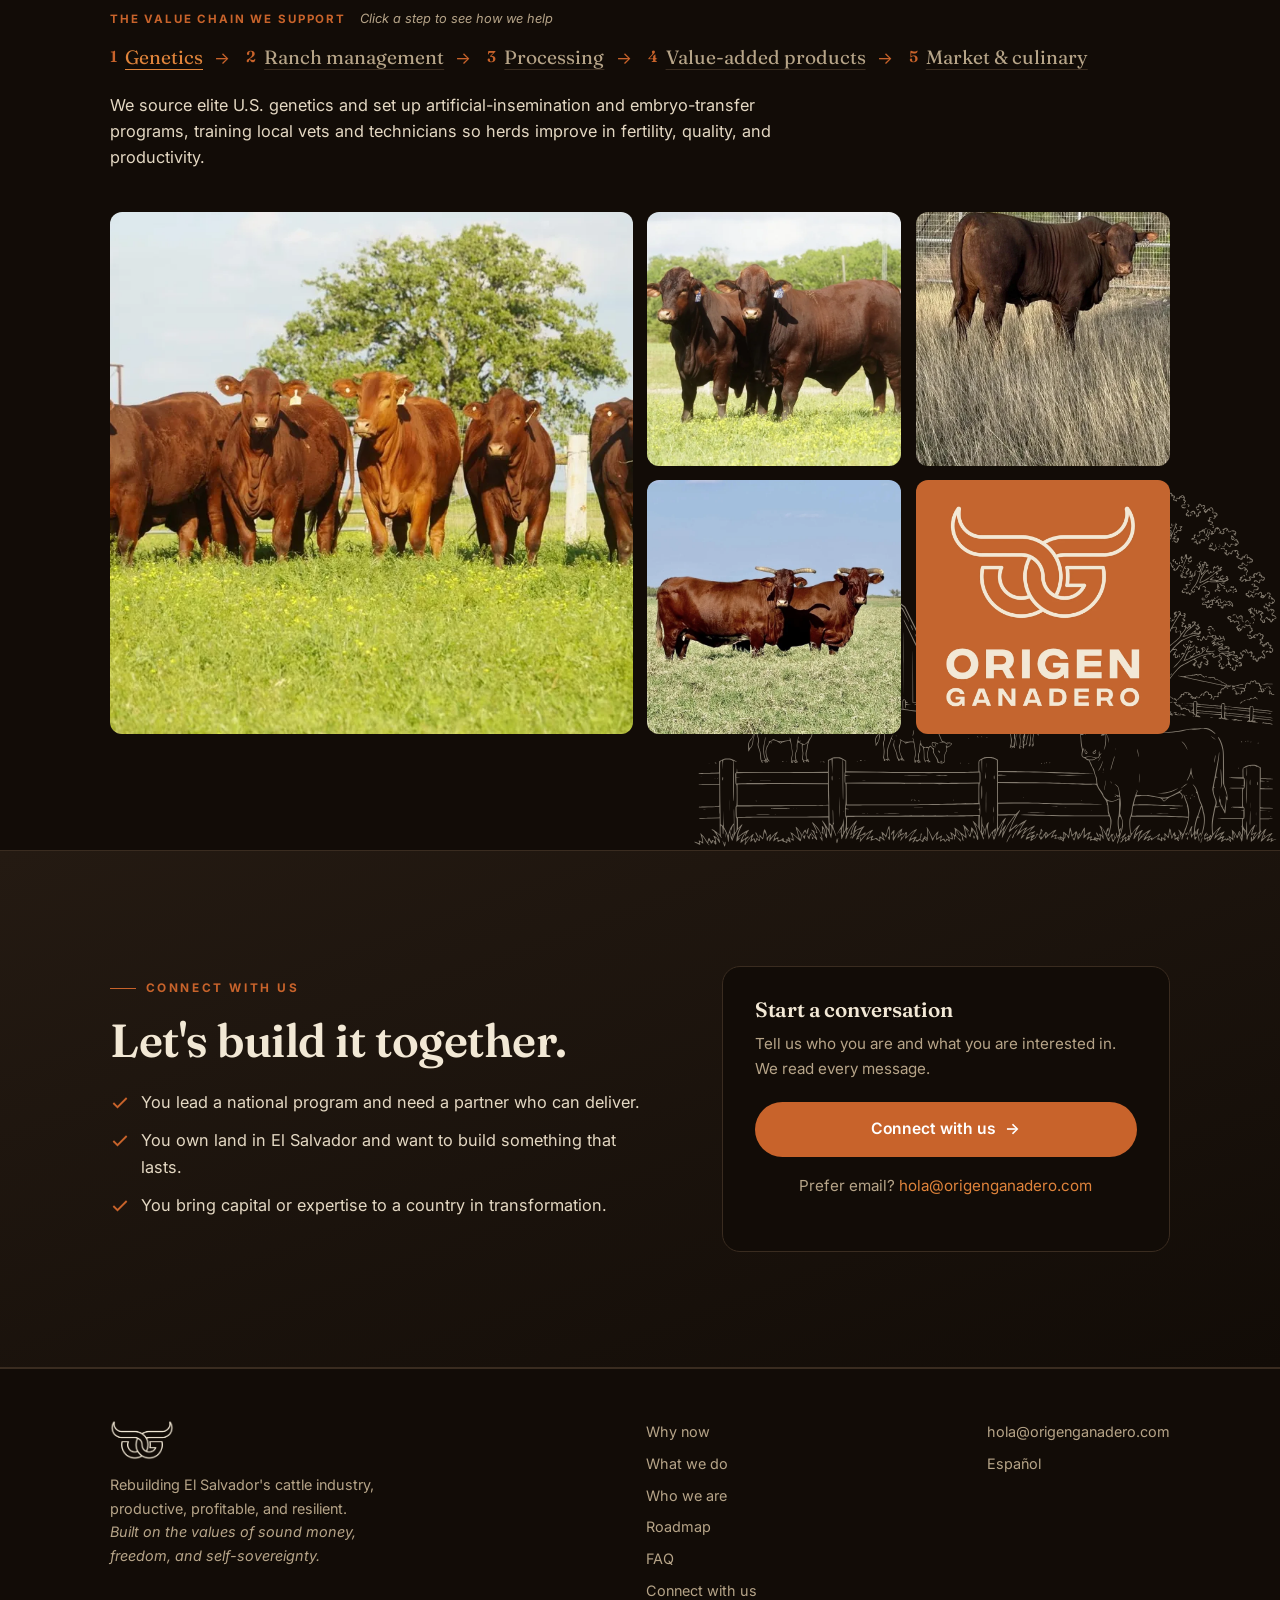
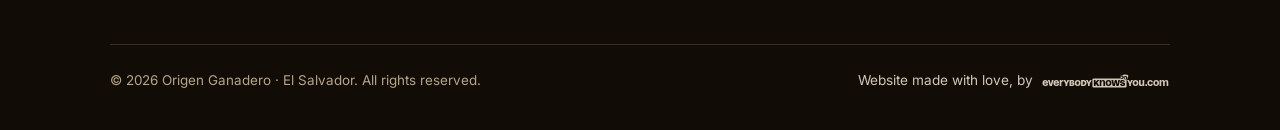
==== commit 86d918f7: "Add Cole Bolton to team as advisor (photo, bilingual bios, structured data, llms files)" ====
--- a/index.html
+++ b/index.html
@@ -152,7 +152,28 @@
             "Rancher networks"
           ]
         }
-      ]
+      ],
+      "member": {
+        "@type": "Person",
+        "name": "Cole Bolton",
+        "jobTitle": "Advisor",
+        "affiliation": {
+          "@type": "Organization",
+          "name": "K&C Cattle Co., LLC"
+        },
+        "nationality": {
+          "@type": "Country",
+          "name": "United States"
+        },
+        "description": "Third-generation Texas cattle rancher and owner of K&C Cattle Co.; hands-on expertise across the beef value chain, from genetics and ranch management to USDA-inspected processing, direct-to-consumer marketing, and agricultural finance.",
+        "knowsAbout": [
+          "Beef production",
+          "Meat processing",
+          "Cattle genetics",
+          "Direct-to-consumer beef marketing",
+          "Agricultural finance"
+        ]
+      }
     },
     {
       "@type": "WebSite",
@@ -466,8 +487,8 @@
     <img class="decor decor--fence" src="assets/images/decor/fence.svg" alt="" aria-hidden="true">
     <div class="wrap">
       <span class="eyebrow reveal">Who we are</span>
-      <h2 class="section-title reveal">Two complementary builders, one mission.</h2>
-      <p class="lead reveal">Origen Ganadero pairs deep development experience with a builder's drive and a ranching heritage.</p>
+      <h2 class="section-title reveal">Complementary builders, one mission.</h2>
+      <p class="lead reveal">Origen Ganadero pairs deep development experience with a builder's drive, a ranching heritage, and hands-on beef value-chain expertise.</p>
       <div class="founders">
         <article class="founder reveal">
           <div class="founder__img"><img src="assets/images/team/andrea-hernandez-tobar-origen-ganadero.webp" alt="Andrea Hernández Tobar, co-founder of Origen Ganadero" loading="lazy"></div>
@@ -483,6 +504,14 @@
             <h3>Tom Taber</h3>
             <span class="founder__role">Co-founder · Genetics &amp; network</span>
             <p>A native Texan from a ranching family, Tom spent over a decade building enterprise technology, rising to executive level and launching the fiber division that outlived the company that started it. He came to the cattle world through a conviction about real food and self-reliance, and now brings the network, the genetics connections, and the drive to make El Salvador's beef among the best anywhere.</p>
+          </div>
+        </article>
+        <article class="founder reveal">
+          <div class="founder__img"><img src="assets/images/team/cole-bolton-origen-ganadero.webp" alt="Cole Bolton, advisor to Origen Ganadero" loading="lazy"></div>
+          <div class="founder__body">
+            <h3>Cole Bolton</h3>
+            <span class="founder__role">Advisor · Beef value chain</span>
+            <p>A third-generation Texas cattle rancher and owner of K&amp;C Cattle Co., Cole has worked across the entire beef value chain: genetics, ranch management, processing, and direct-to-consumer marketing. He grew a direct-to-consumer beef company into a multi-million-dollar business and built a 15,000-square-foot USDA-inspected processing facility. Today he ranches, consults, and advises livestock producers and meat processors across Texas, and serves as Chief Lending Officer and owner of Frontier Bank of Texas. His hands-on expertise, from genetics to processing to finance, brings valuable technical insight to modernizing El Salvador's livestock sector.</p>
           </div>
         </article>
       </div>
--- a/assets/css/styles.css
+++ b/assets/css/styles.css
@@ -138,7 +138,7 @@
 .aud p{color:var(--muted);font-size:.94rem}
 
 /* ---------- founders ---------- */
-.founders{display:grid;grid-template-columns:repeat(2,1fr);gap:1.8rem;margin-top:2.8rem}
+.founders{display:grid;grid-template-columns:repeat(3,1fr);gap:1.8rem;margin-top:2.8rem}
 .founder{background:var(--surface);border:1px solid var(--line);border-radius:18px;overflow:hidden;display:flex;flex-direction:column}
 .founder__img{aspect-ratio:1/1;overflow:hidden}
 .founder__img img{width:100%;height:100%;object-fit:cover;transition:transform .5s}
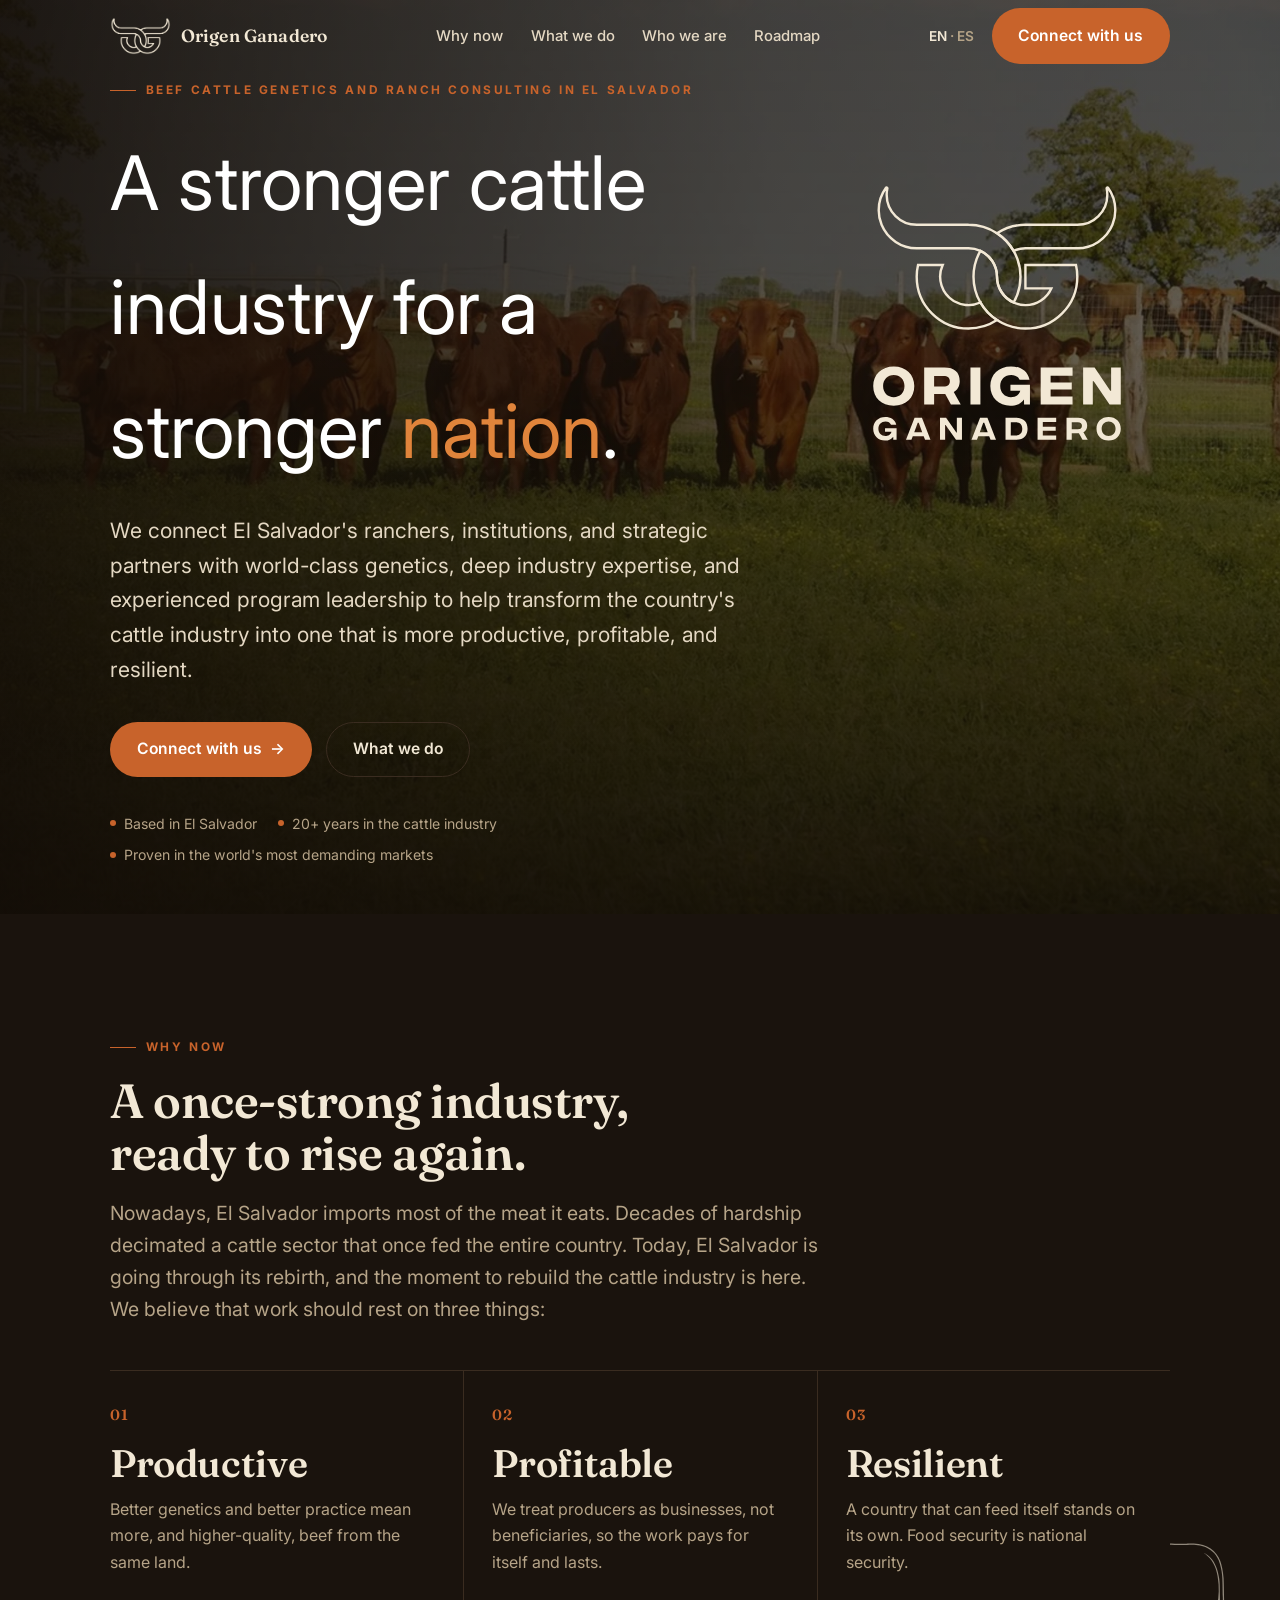
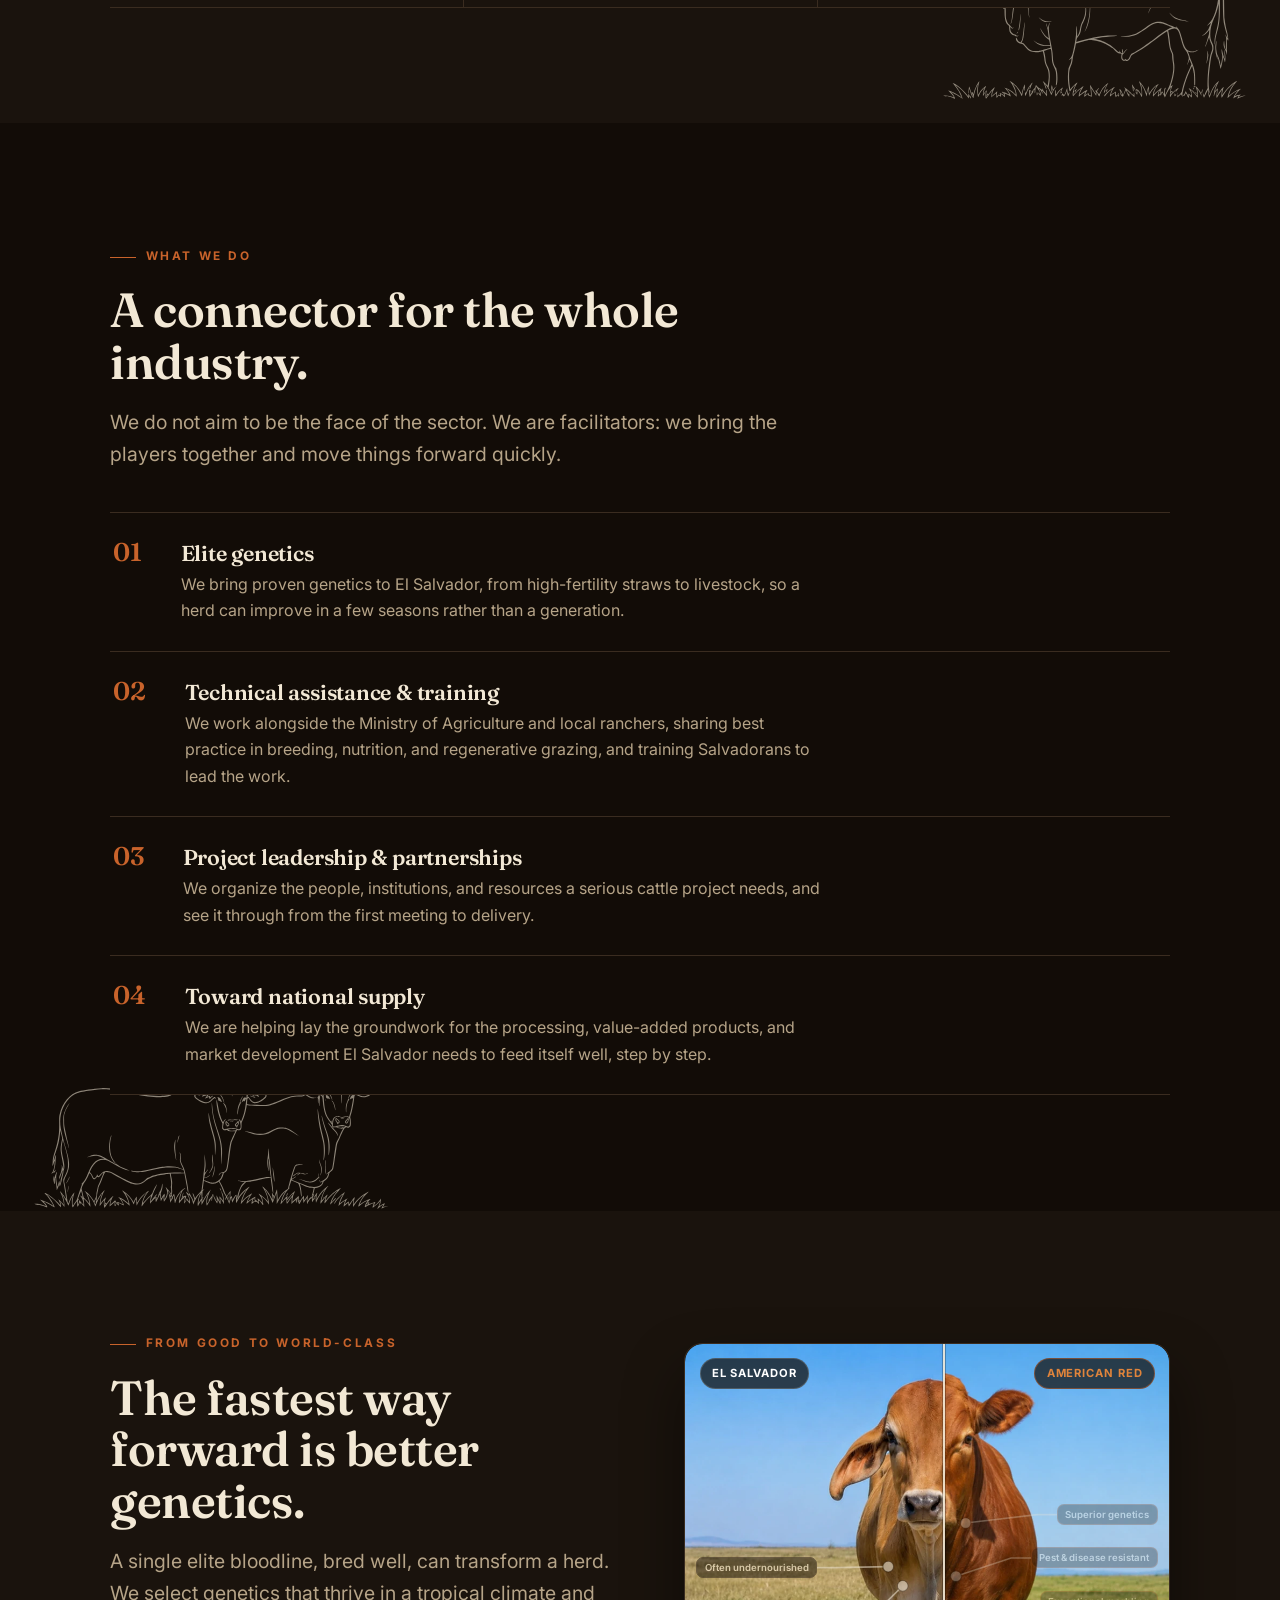
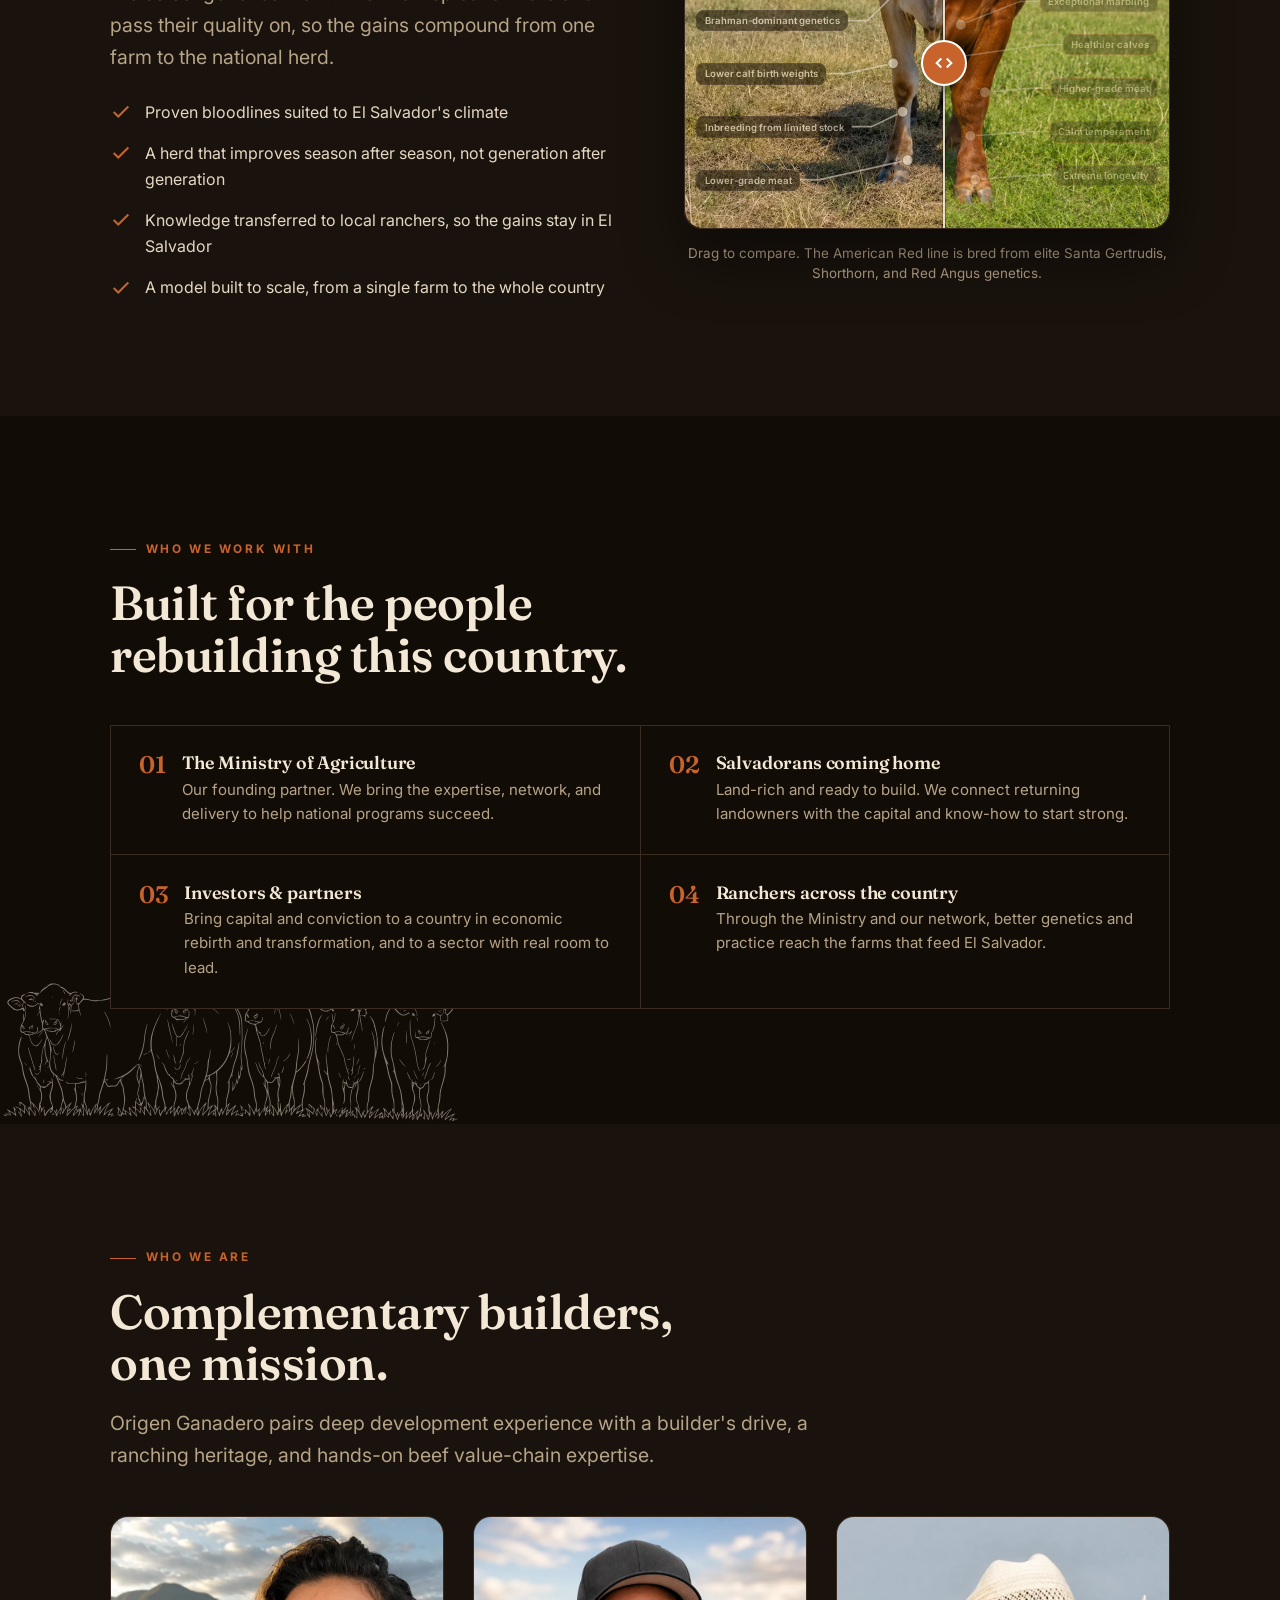
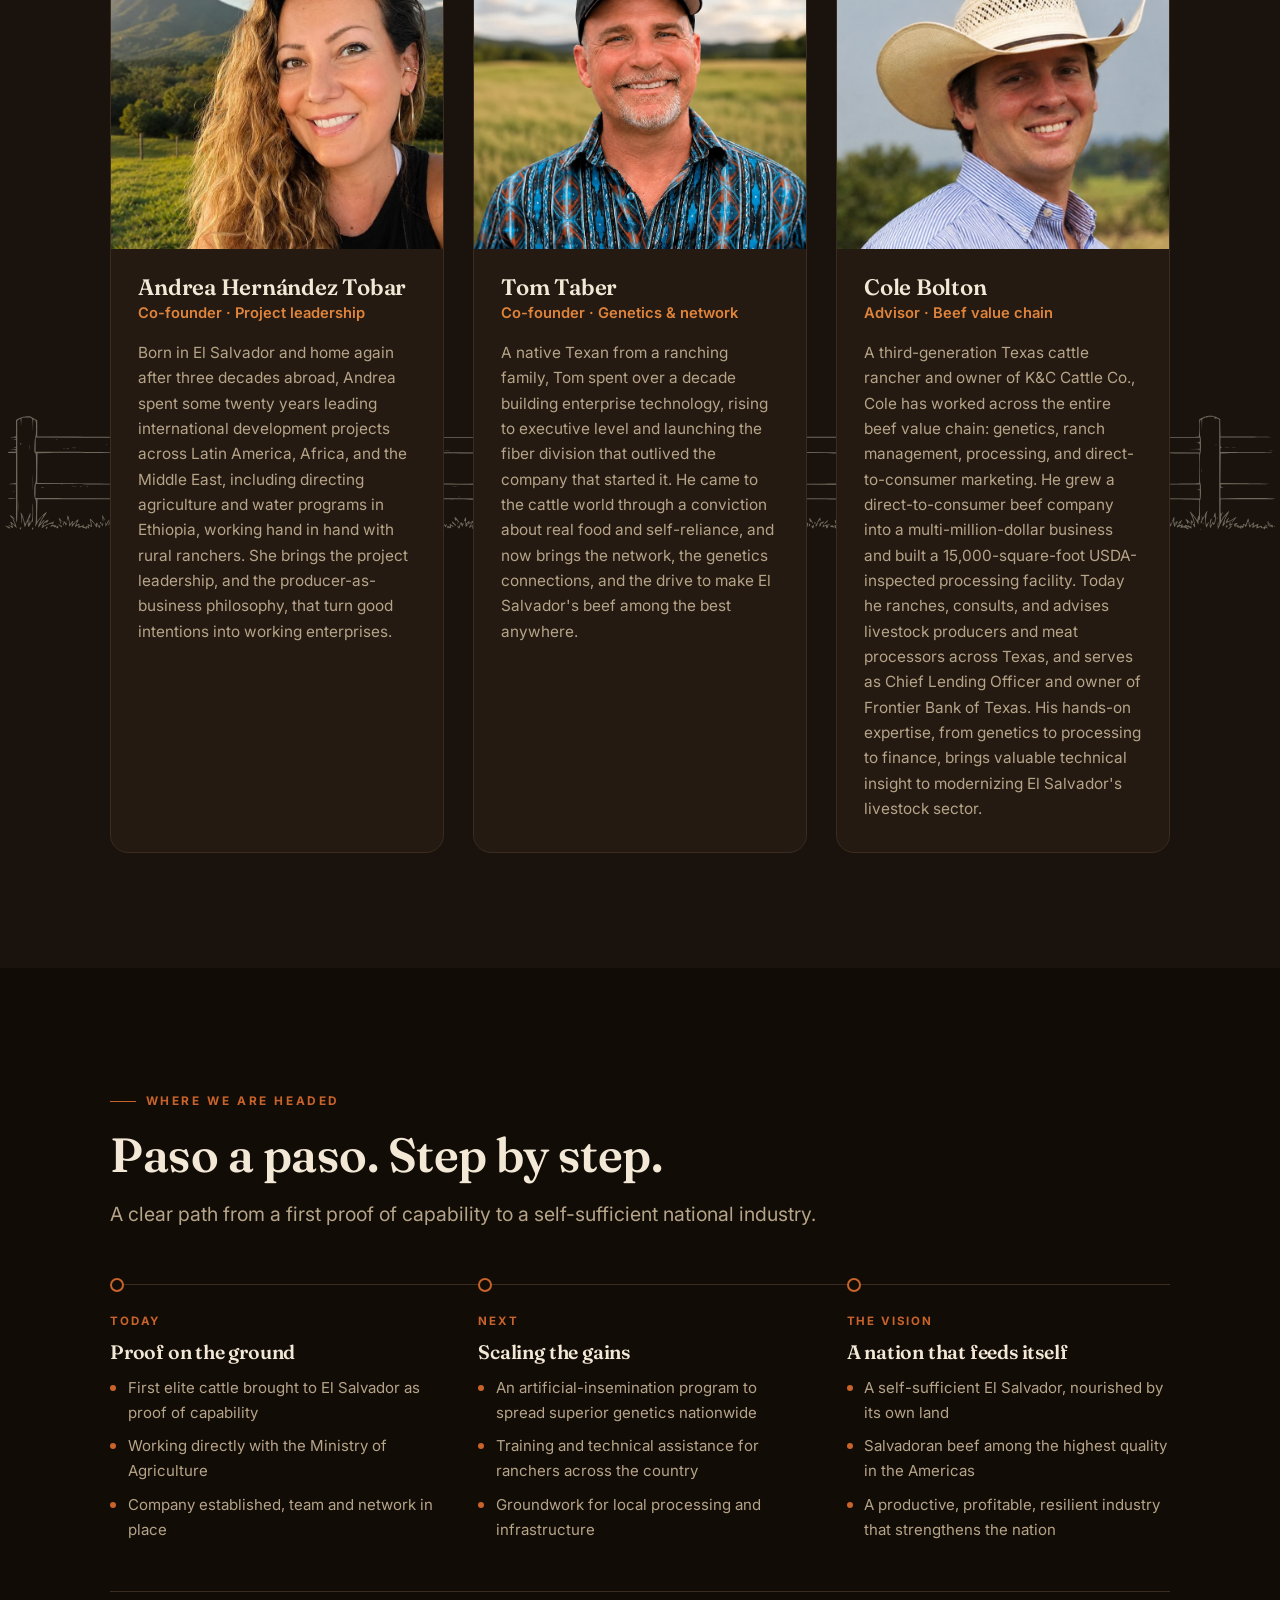
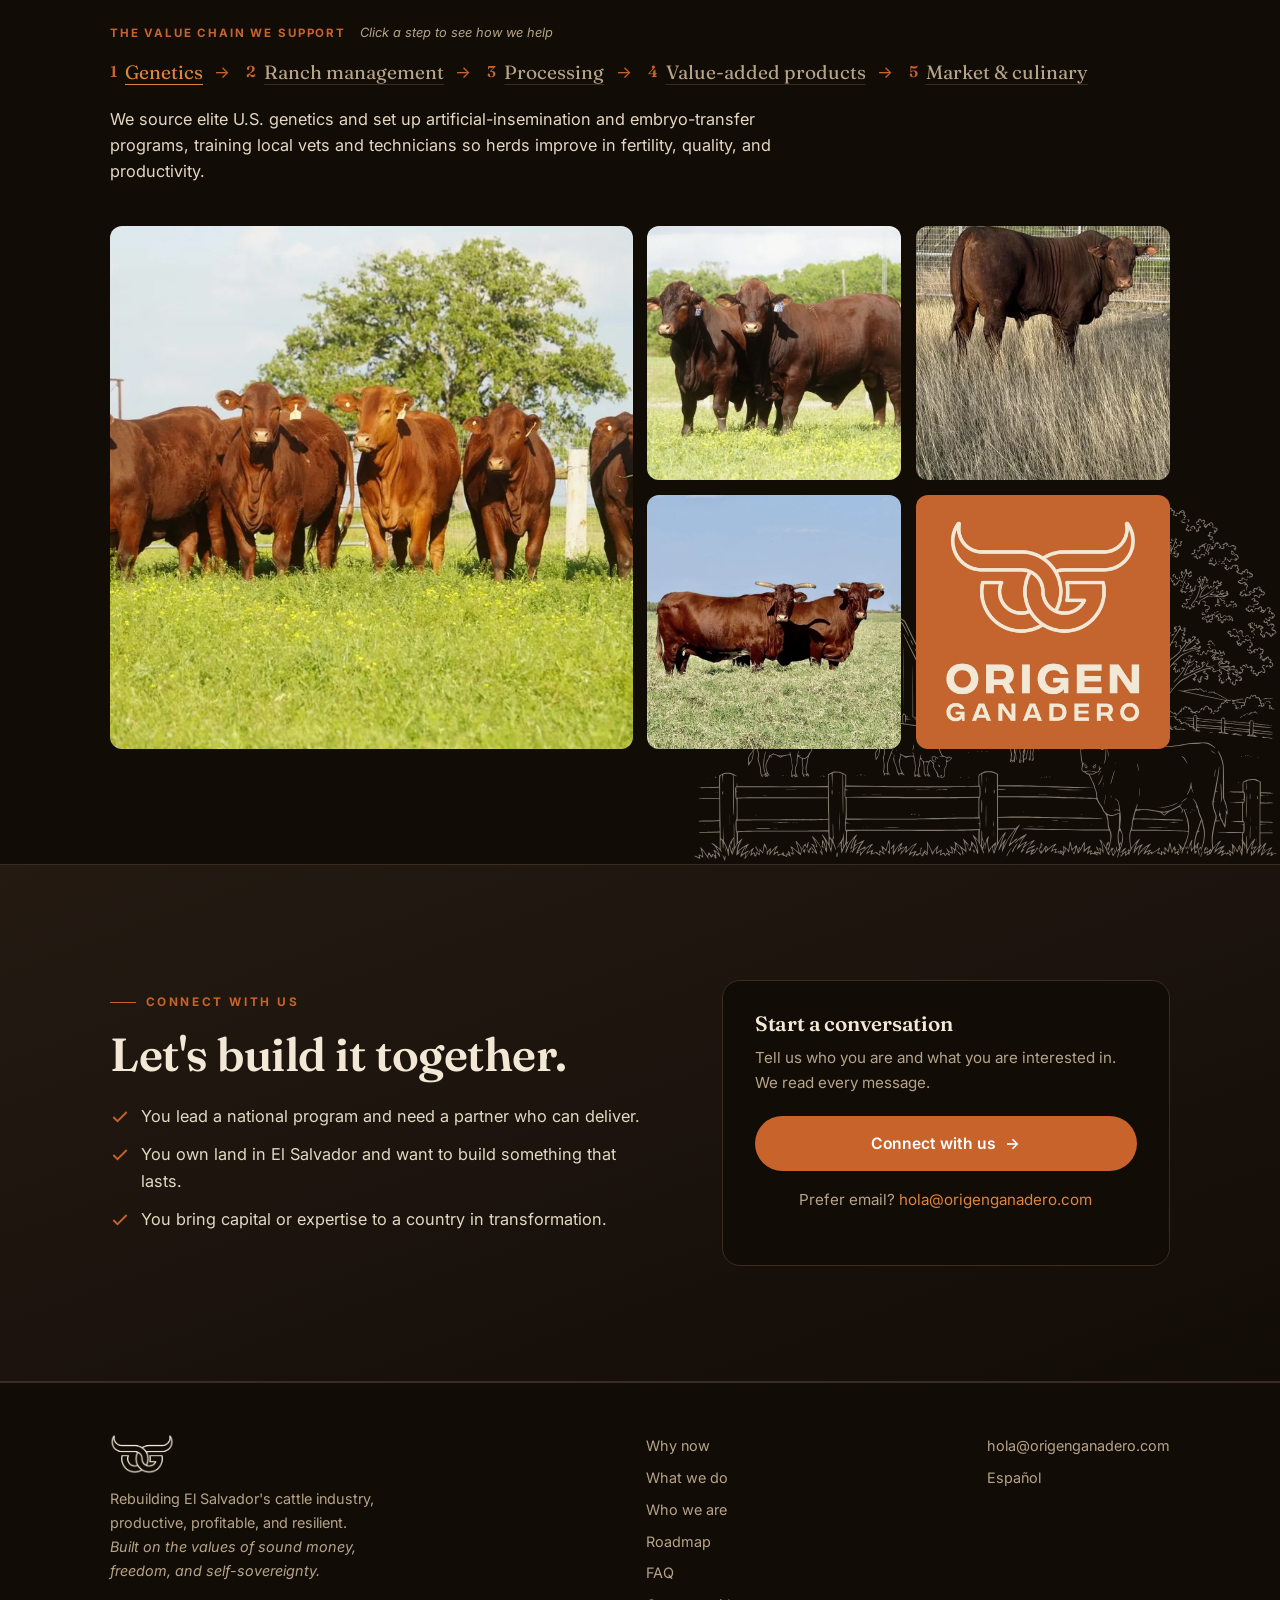
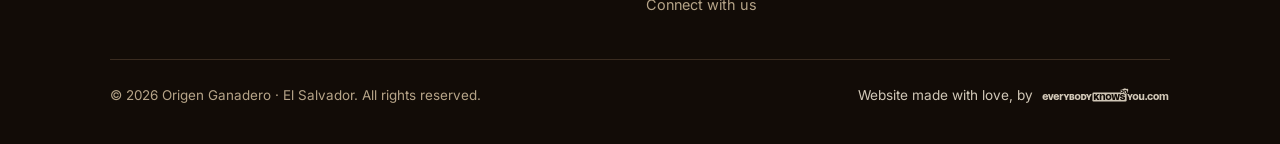
==== commit 14d87dee: "Reframe hero H1 for SEO: keyword-rich H1 (beef cattle genetics, ranch consulting, El Salvador); keep" ====
--- a/index.html
+++ b/index.html
@@ -344,8 +344,8 @@
     </div>
     <div class="hero__inner wrap">
       <img class="hero-logo" src="assets/images/logos/og-logo-mix-cream.svg" alt="Origen Ganadero logo" fetchpriority="high">
-      <span class="eyebrow">El Salvador · Cattle Industry</span>
-      <h1>A stronger cattle industry for a stronger <span class="accent">nation</span>.</h1>
+      <h1 class="eyebrow">Beef Cattle Genetics and Ranch Consulting in El Salvador</h1>
+      <p class="hero__title">A stronger cattle industry for a stronger <span class="accent">nation</span>.</p>
       <p class="hero__sub">We connect El Salvador's ranchers, institutions, and strategic partners with world-class genetics, deep industry expertise, and experienced program leadership to help transform the country's cattle industry into one that is more productive, profitable, and resilient.</p>
       <div class="hero__cta">
         <a class="btn btn--primary" href="https://forms.gle/qtm38CiH8gpXnsta9" target="_blank" rel="noopener">Connect with us <span class="arrow">→</span></a>
--- a/assets/css/styles.css
+++ b/assets/css/styles.css
@@ -82,11 +82,11 @@
     linear-gradient(90deg, rgba(18,12,7,.85) 0%, rgba(18,12,7,.35) 60%, rgba(18,12,7,.2) 100%);
 }
 .hero__inner{position:relative;z-index:1;width:100%;display:grid;grid-template-columns:1fr auto;column-gap:clamp(2rem,5vw,4.5rem);align-items:center}
-.hero h1{
+.hero__title{
   font-size:clamp(2.5rem,6.4vw,4.7rem);max-width:16ch;margin:.4rem 0 1.3rem;
   color:#fff;text-wrap:balance;
 }
-.hero h1 .accent{color:var(--accent-2)}
+.hero__title .accent{color:var(--accent-2)}
 .hero__sub{font-size:clamp(1.05rem,2.3vw,1.32rem);color:var(--body);max-width:50ch;margin-bottom:2.1rem}
 .hero__cta{display:flex;flex-wrap:wrap;gap:.9rem}
 .hero__meta{margin-top:2.2rem;color:var(--muted);font-size:.88rem;display:flex;flex-wrap:wrap;gap:.5rem 1.3rem}
@@ -301,12 +301,12 @@
 }
 
 /* hero brand logo badge (full-color logo on a white rim) */
-.hero__inner > .eyebrow,.hero__inner > h1,.hero__inner > .hero__sub,.hero__inner > .hero__cta,.hero__inner > .hero__meta{grid-column:1;justify-self:start}
+.hero__inner > .eyebrow,.hero__inner > .hero__title,.hero__inner > .hero__sub,.hero__inner > .hero__cta,.hero__inner > .hero__meta{grid-column:1;justify-self:start}
 .hero-logo{grid-column:2;grid-row:2;align-self:center;justify-self:center;width:clamp(240px,27vw,420px);margin:0}
 @media (max-width:820px){
   .hero__inner{grid-template-columns:1fr;justify-items:center;text-align:center;row-gap:1.4rem}
-  .hero__inner > .eyebrow,.hero__inner > h1,.hero__inner > .hero__sub,.hero__inner > .hero__cta,.hero__inner > .hero__meta{grid-column:1;justify-self:center}
-  .hero h1,.hero__sub{margin-left:auto;margin-right:auto}
+  .hero__inner > .eyebrow,.hero__inner > .hero__title,.hero__inner > .hero__sub,.hero__inner > .hero__cta,.hero__inner > .hero__meta{grid-column:1;justify-self:center}
+  .hero__title,.hero__sub{margin-left:auto;margin-right:auto}
   .hero__cta{justify-content:center}
   .hero-logo{grid-column:1;grid-row:auto;width:min(78vw,380px);margin:0 auto .4rem}
 }
